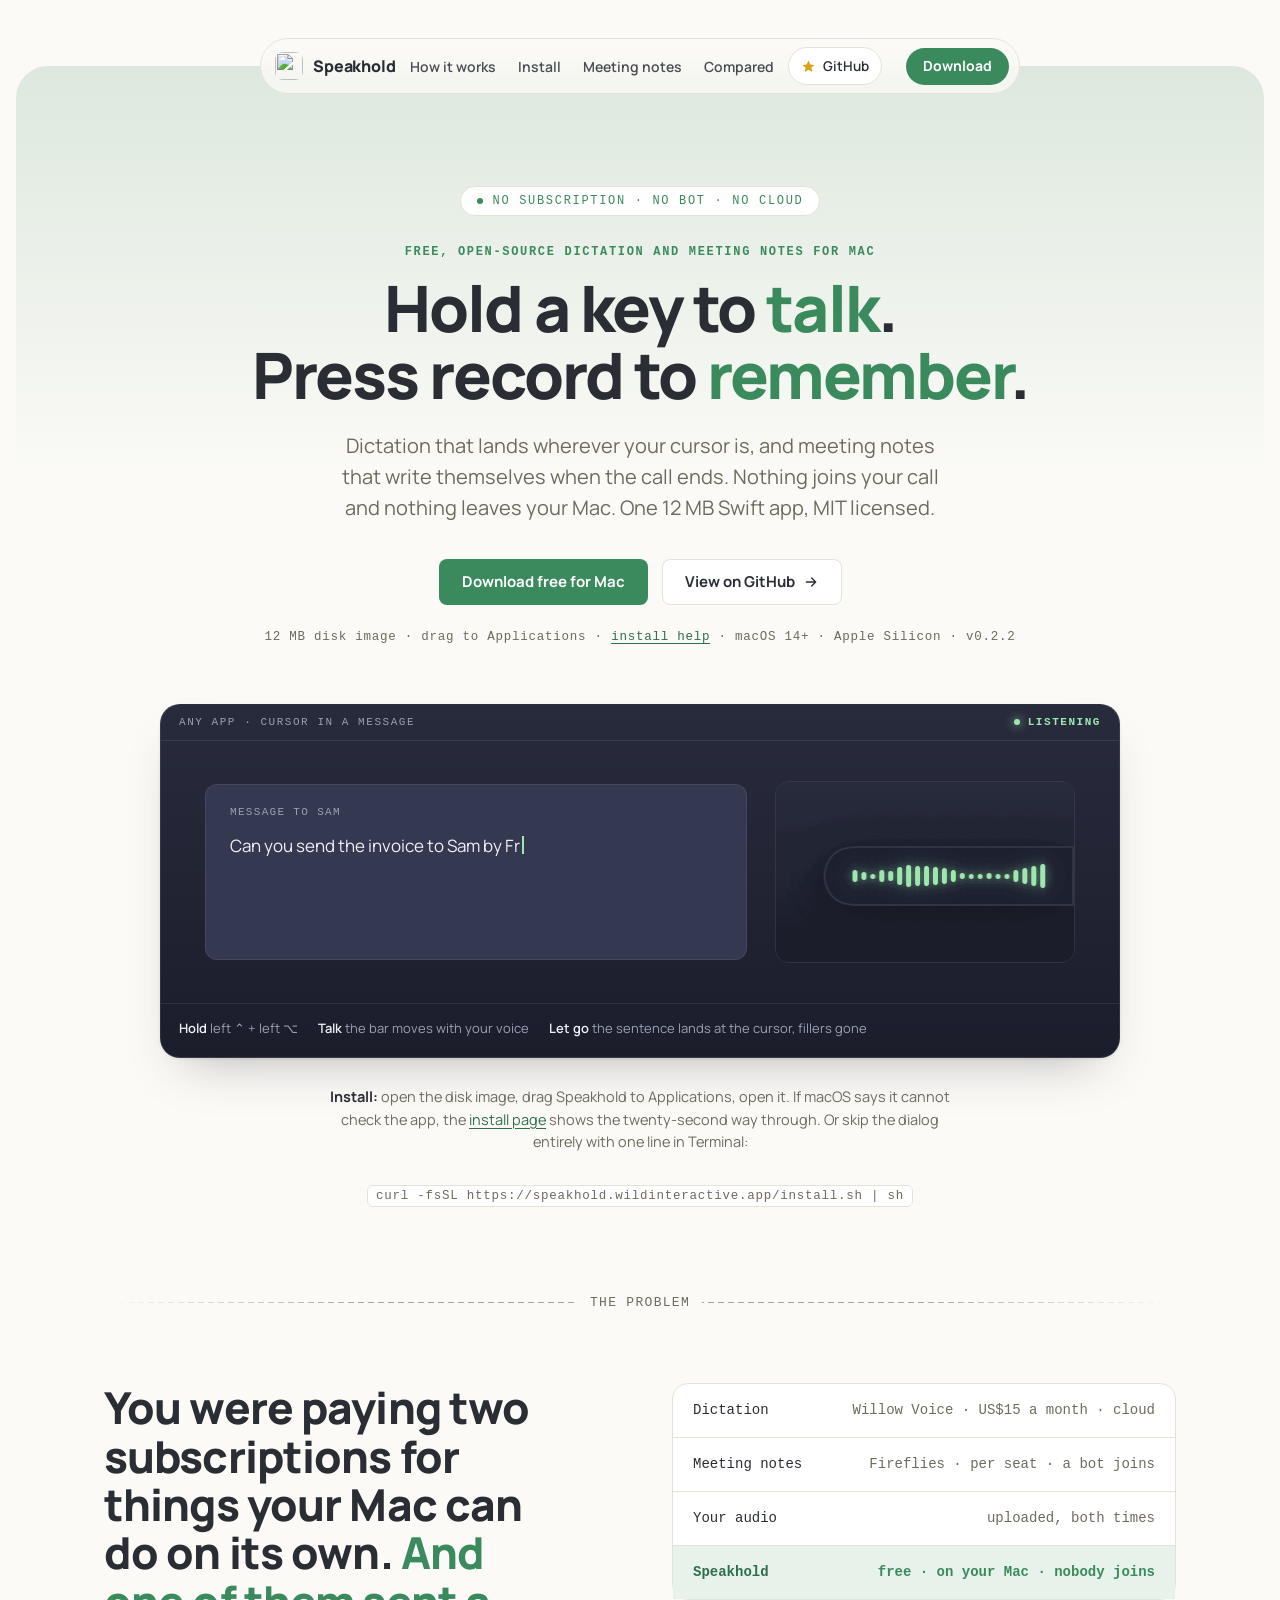
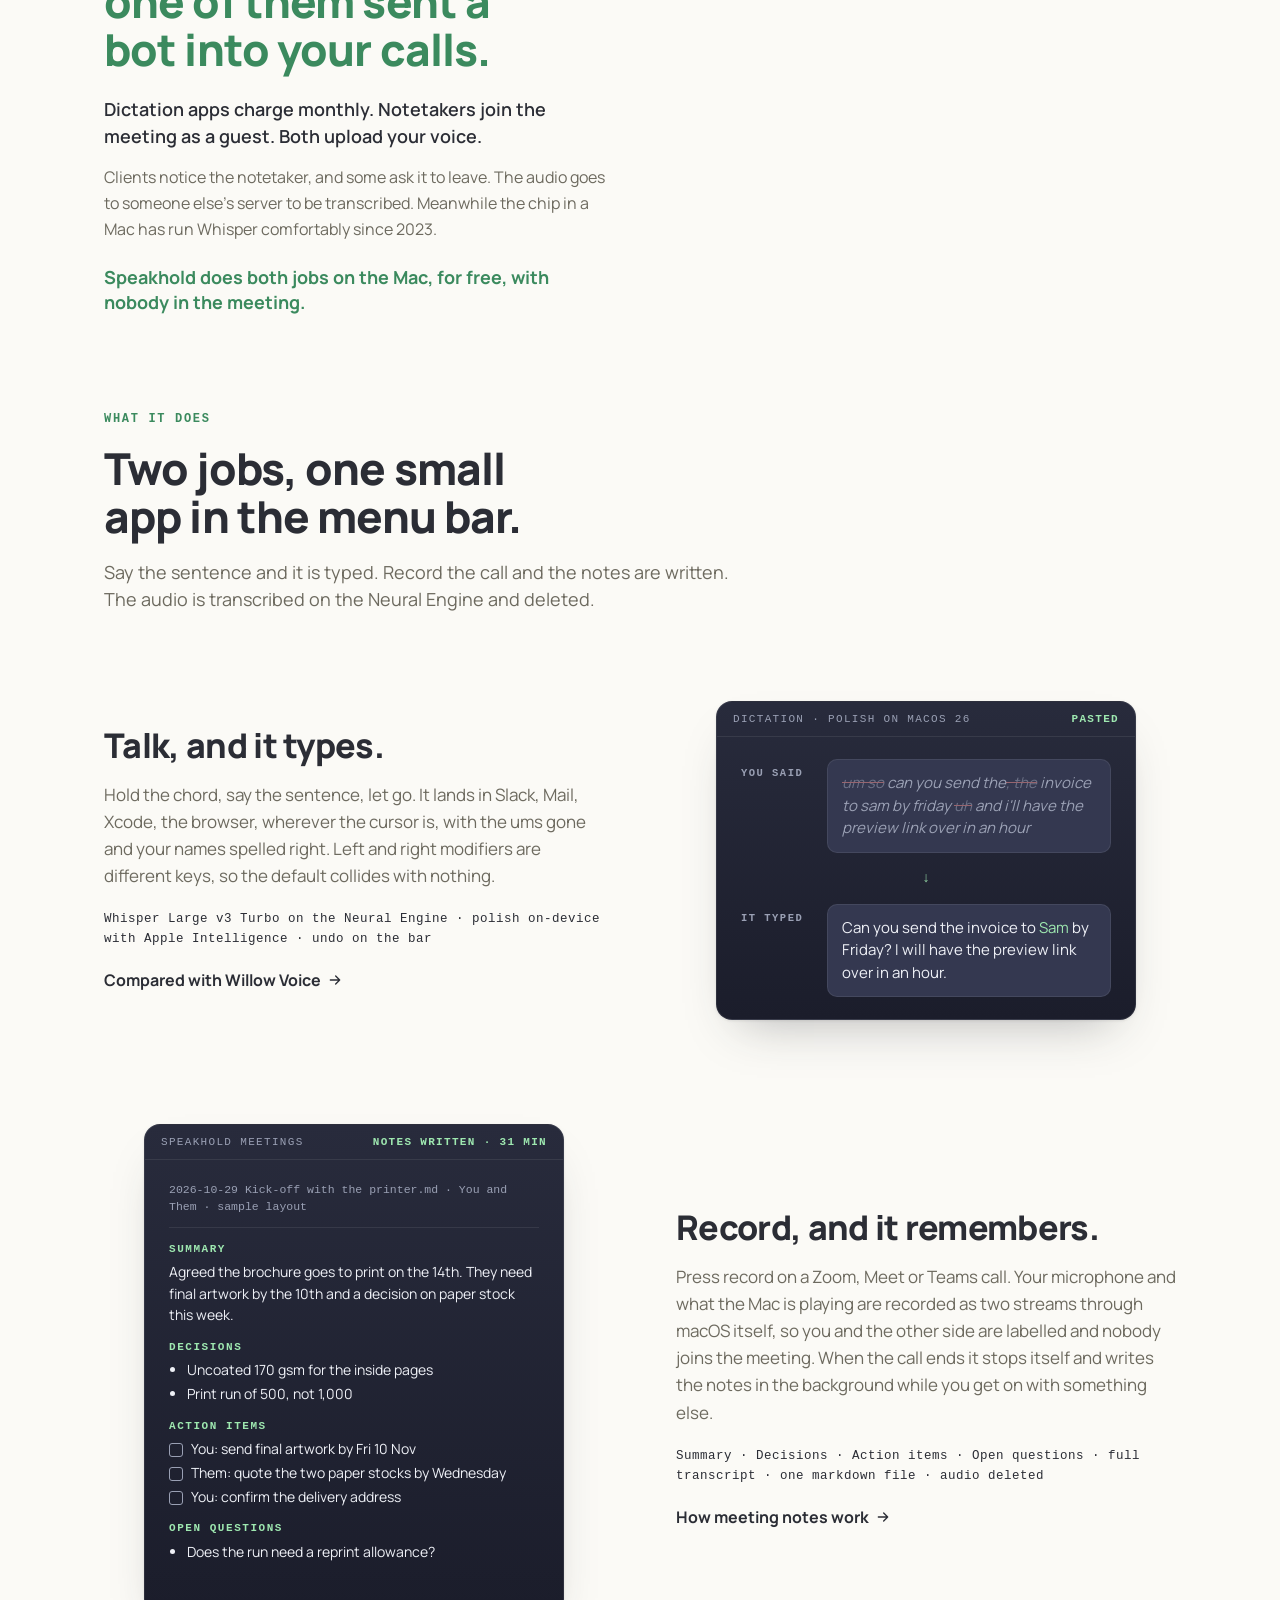
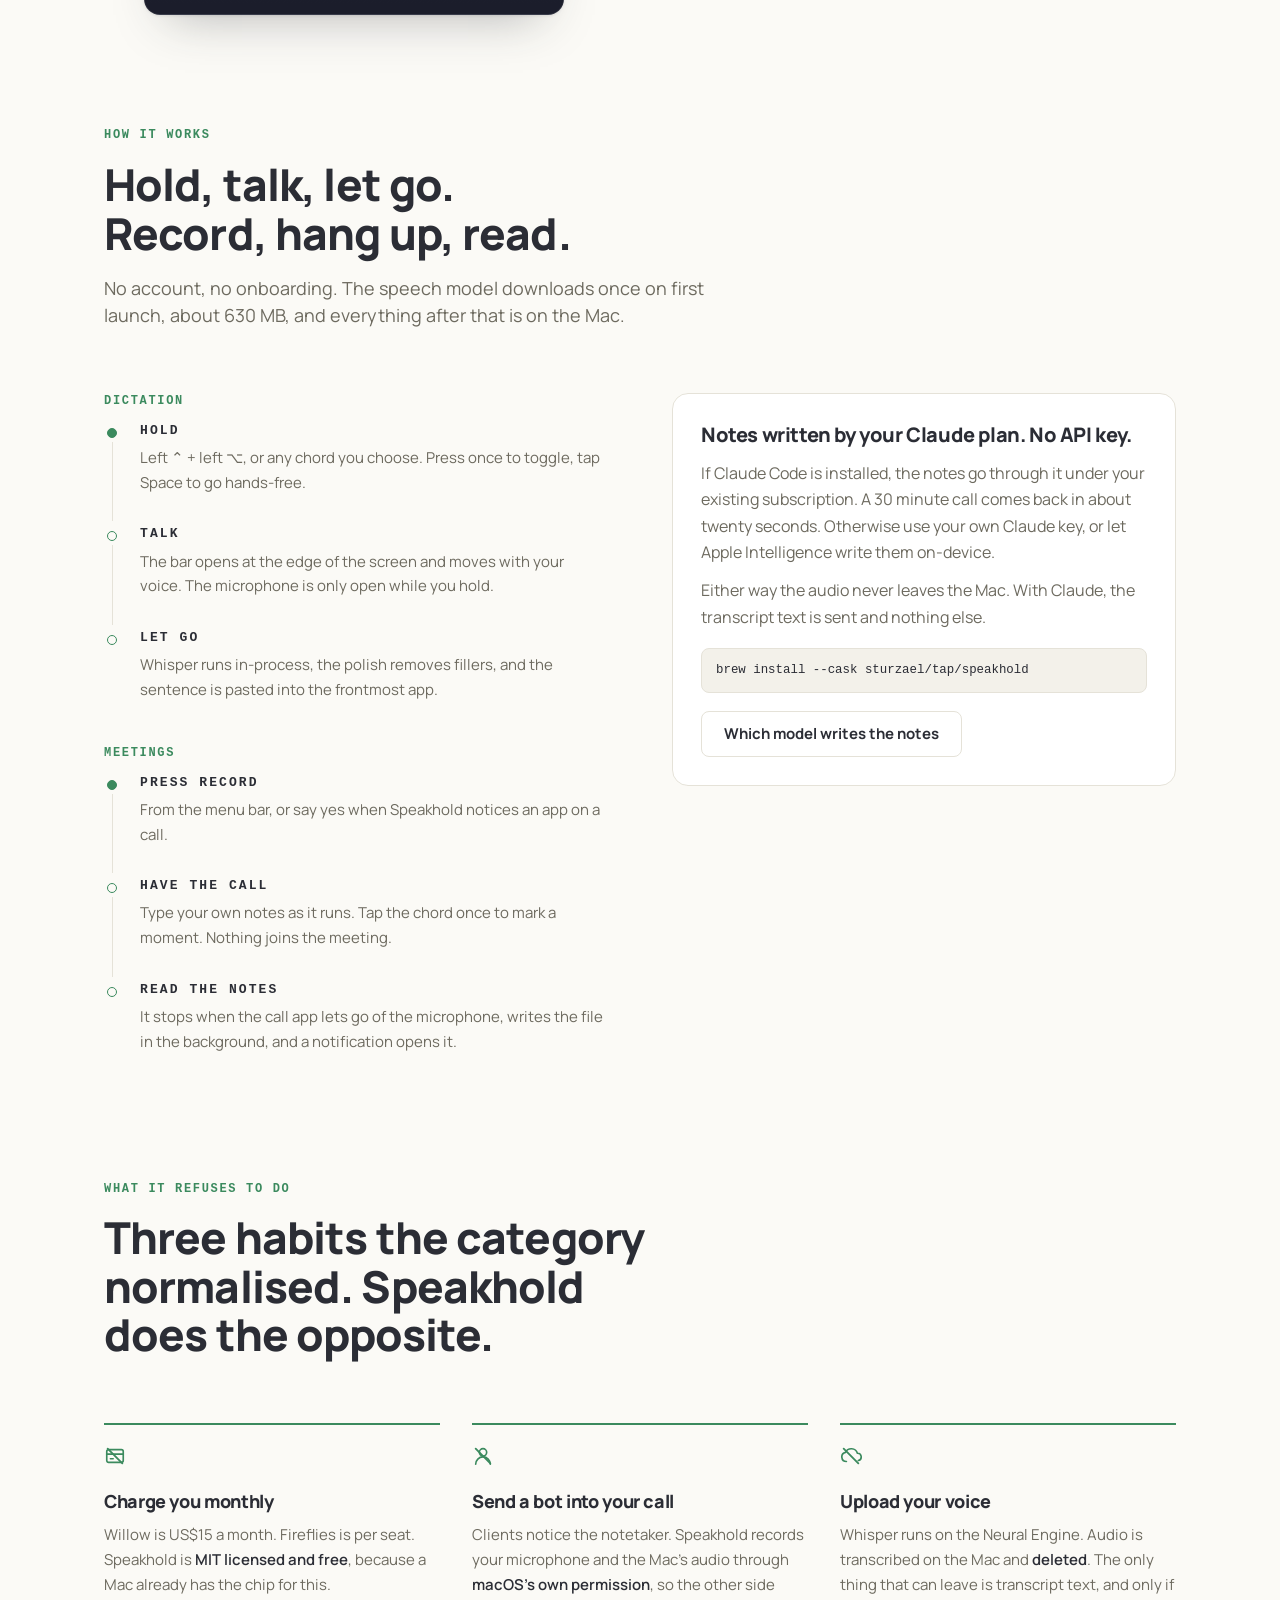
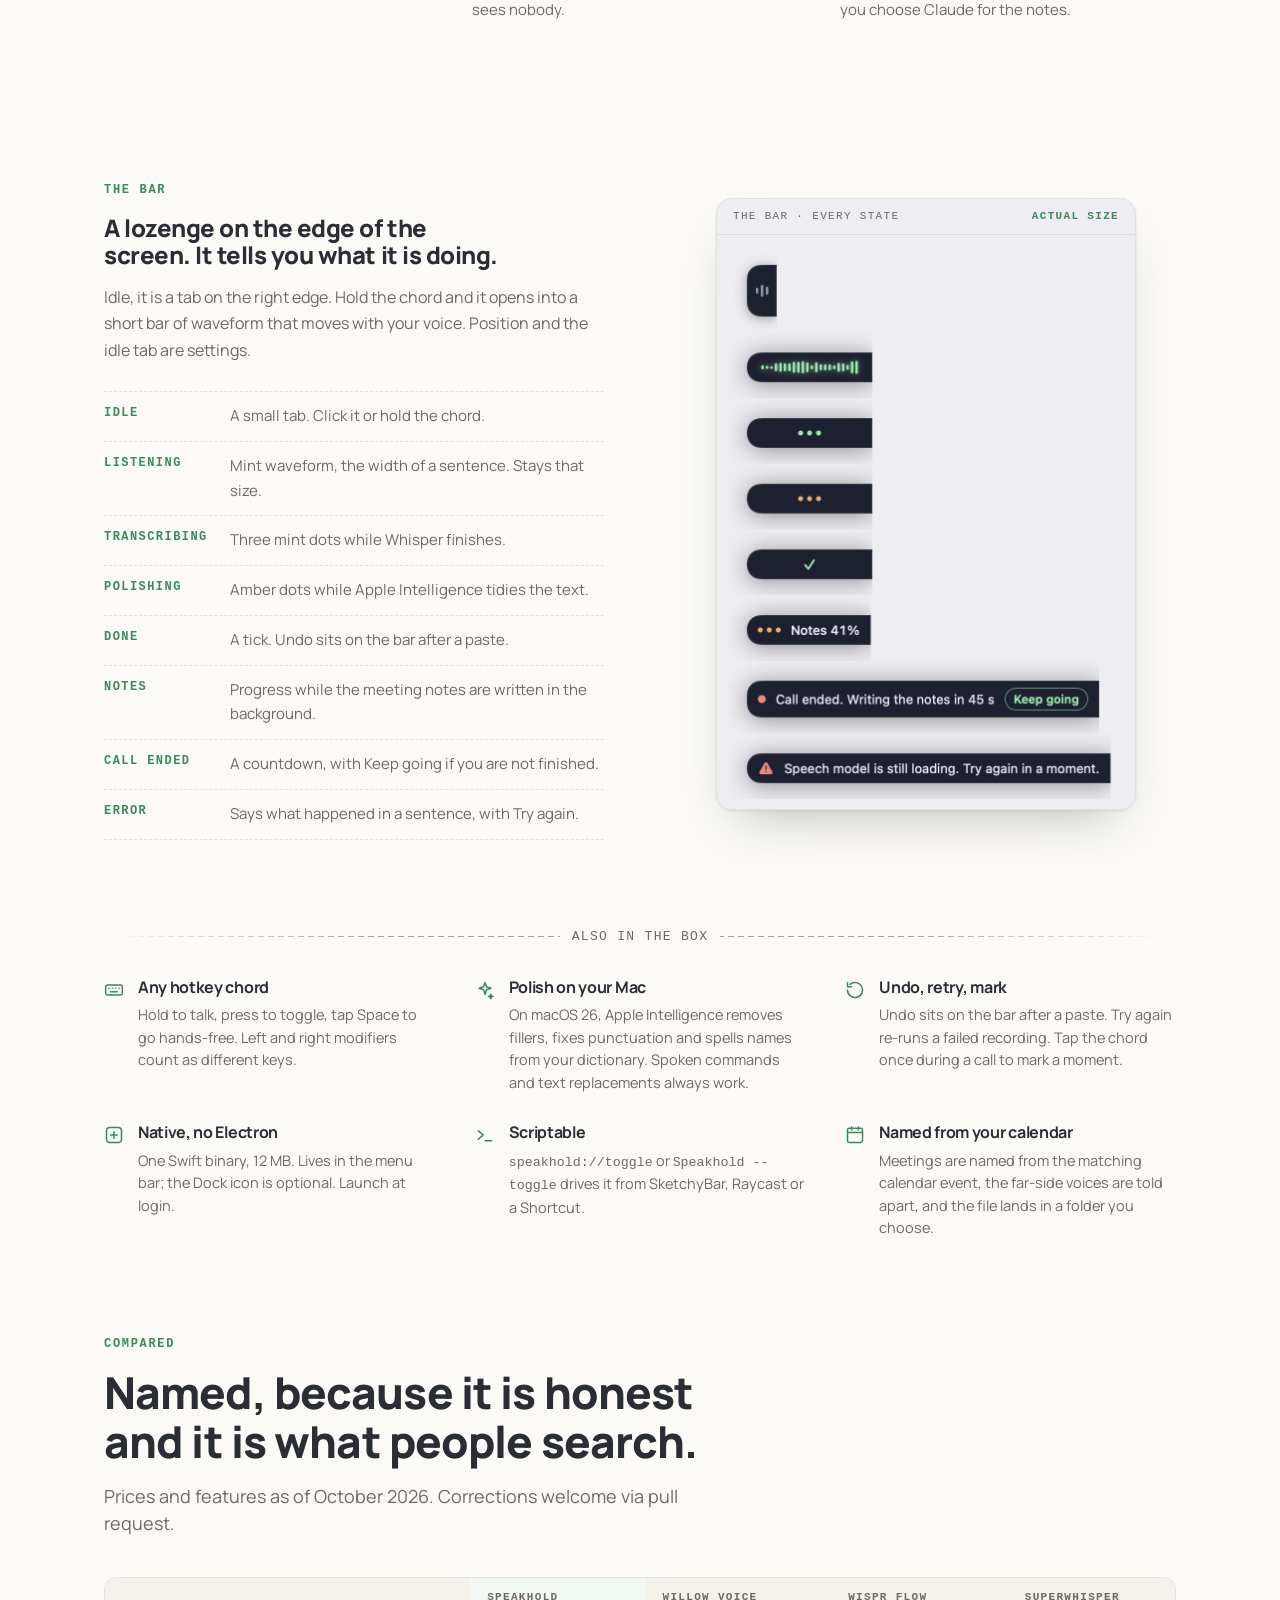
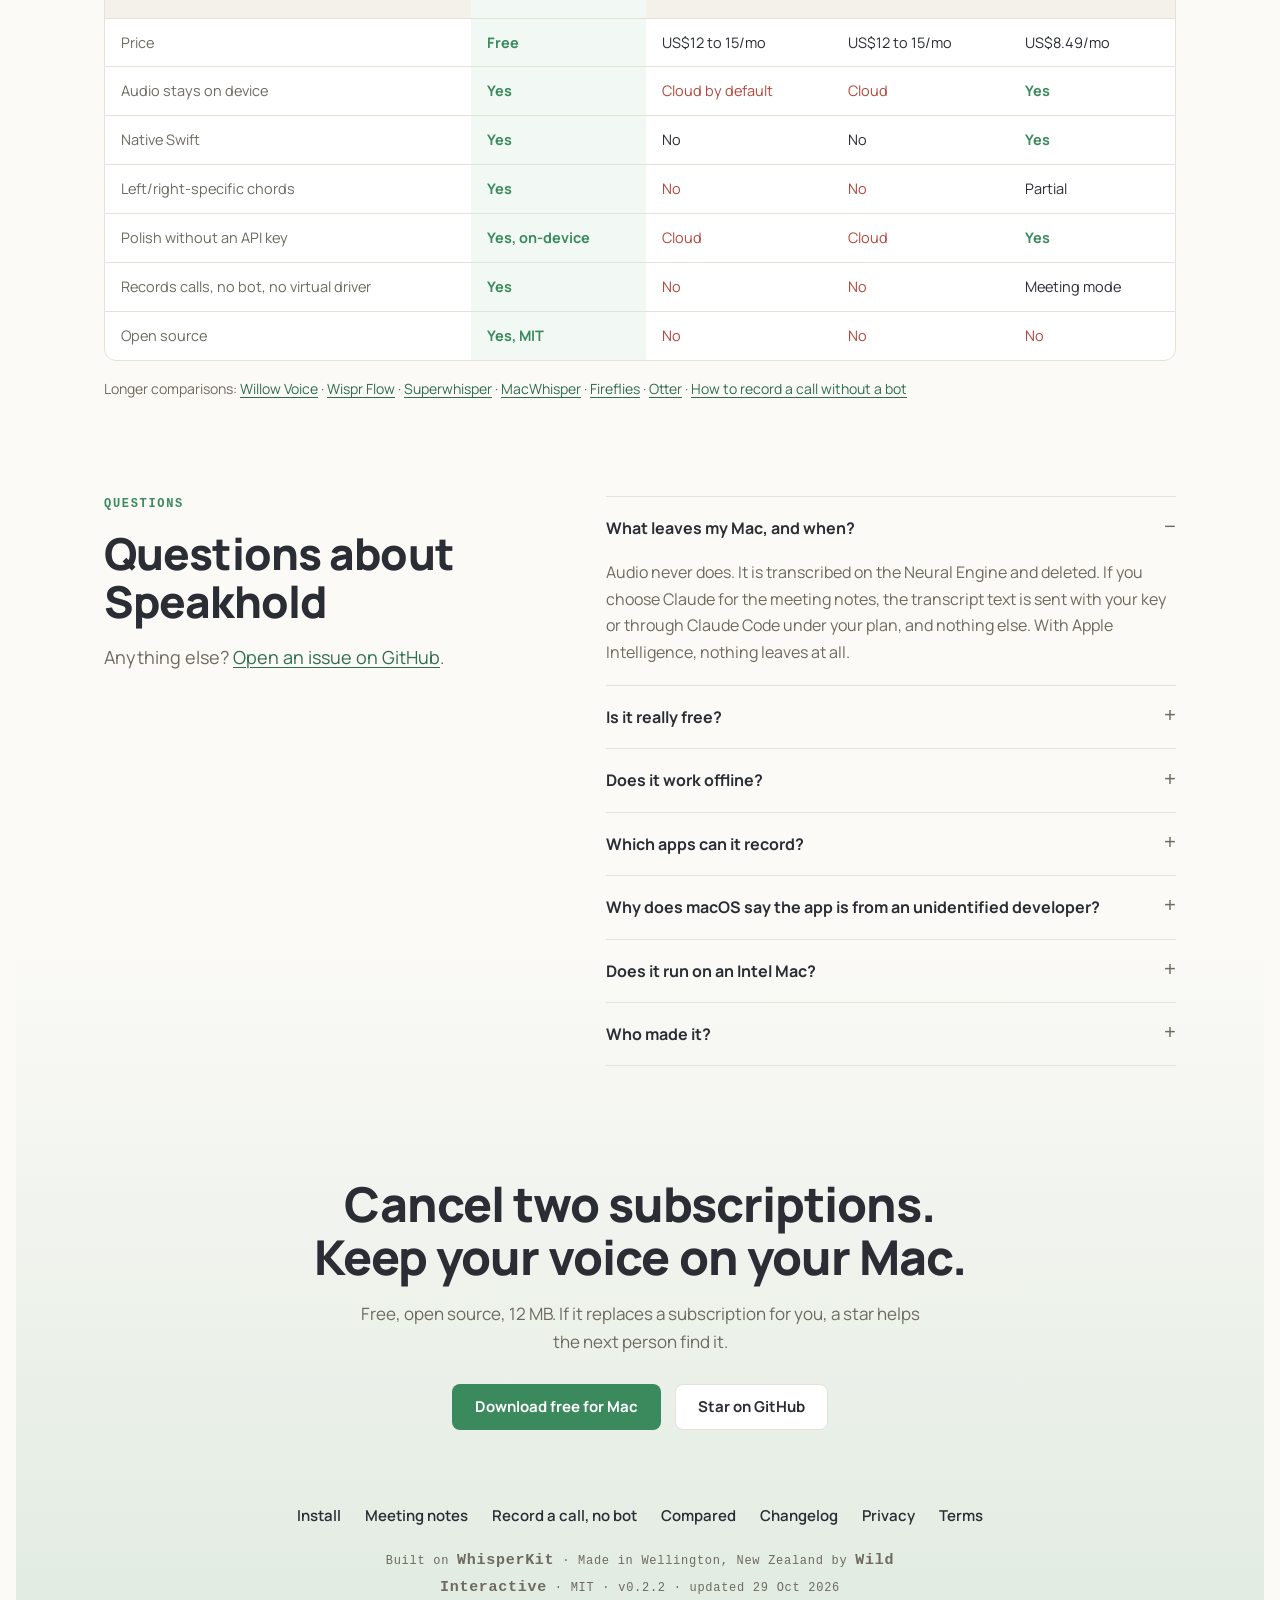
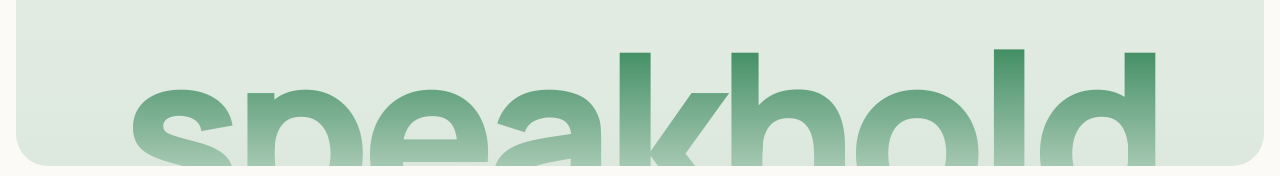
==== docs/index.html @ f4821d5f "Install page, one-line installer (docs/install.sh), drag-to-Applications DMG (scripts/make-dmg.sh); " ====
<!doctype html>
<html lang="en">
<head>
<meta charset="utf-8">
<meta name="viewport" content="width=device-width, initial-scale=1">
<meta name="theme-color" content="#fbfaf6">
<title>Speakhold: free, open-source dictation and meeting notes for Mac</title>
<meta name="description" content="Hold a key to talk, press record to remember. Speakhold is free, open-source dictation and meeting notes for Mac: no subscription, no bot in your calls, no cloud. Replaces Willow, Wispr Flow, Superwhisper and Fireflies. Everything runs on your Mac.">
<link rel="canonical" href="https://speakhold.wildinteractive.app/">
<meta property="og:type" content="website">
<meta property="og:title" content="Speakhold: free, open-source dictation and meeting notes for Mac">
<meta property="og:description" content="Hold a key to talk. Press record to remember. Dictation and meeting notes for Mac: no subscription, no bot, no cloud.">
<meta property="og:image" content="https://speakhold.wildinteractive.app/social-preview.png">
<meta property="og:url" content="https://speakhold.wildinteractive.app/">
<meta name="twitter:card" content="summary_large_image">
<link rel="icon" href="icon.png"><link rel="icon" type="image/png" sizes="32x32" href="favicon-32.png"><link rel="apple-touch-icon" href="apple-touch-icon.png">
<link rel="preconnect" href="https://fonts.googleapis.com"><link rel="preconnect" href="https://fonts.gstatic.com" crossorigin><link rel="stylesheet" href="https://fonts.googleapis.com/css2?family=Manrope:wght@400;500;600;700;800&display=swap">
<link rel="stylesheet" href="site.css?v=20261029a">
<script type="application/ld+json">{"@context": "https://schema.org", "@type": "FAQPage", "mainEntity": [{"@type": "Question", "name": "Is it really free?", "acceptedAnswer": {"@type": "Answer", "text": "Yes. MIT licence, no account, no trial, no Pro tier. It is free because the Mac already has the chip for this, and because a star on GitHub is the only thing it asks for."}}, {"@type": "Question", "name": "Does it work offline?", "acceptedAnswer": {"@type": "Answer", "text": "Dictation does, completely, once the speech model has downloaded on first launch. Meeting notes written by Apple Intelligence also work offline. Only the Claude option needs a connection."}}, {"@type": "Question", "name": "Which apps can it record?", "acceptedAnswer": {"@type": "Answer", "text": "Any app that plays audio: Zoom, Google Meet, Teams, FaceTime, Slack huddles, a browser tab. It records your microphone and what the Mac is playing through macOS's System Audio Recording permission, so there is no virtual audio driver and no bot."}}, {"@type": "Question", "name": "Why does macOS say the app is from an unidentified developer?", "acceptedAnswer": {"@type": "Answer", "text": "It is not notarised yet. Right-click the app and choose Open the first time, or install with Homebrew. The code is on GitHub if you would rather build it yourself."}}, {"@type": "Question", "name": "Does it run on an Intel Mac?", "acceptedAnswer": {"@type": "Answer", "text": "No. It needs Apple Silicon for the Neural Engine, and macOS 14 or later. Polish and on-device notes need macOS 26."}}, {"@type": "Question", "name": "Who made it?", "acceptedAnswer": {"@type": "Answer", "text": "Elliot at Wild Interactive in Wellington, New Zealand. He was paying for Willow to dictate and Fireflies to take notes, both sent his audio off the Mac, and he wrote one small Swift app that does both. It replaced two subscriptions, so he open-sourced it."}}]}</script>
<script type="application/ld+json">{"@context": "https://schema.org", "@type": "SoftwareApplication", "name": "Speakhold", "operatingSystem": "macOS 14+", "applicationCategory": "UtilitiesApplication", "offers": {"@type": "Offer", "price": "0", "priceCurrency": "USD"}, "url": "https://speakhold.wildinteractive.app/", "downloadUrl": "https://github.com/sturzael/speakhold/releases/latest", "softwareVersion": "0.2.2", "license": "https://opensource.org/licenses/MIT", "description": "Free, open-source dictation and meeting notes for Mac. Hold a key to talk; press record and the notes write themselves. No subscription, no bot, no cloud."}</script>
</head>
<body>

<header class="nav" aria-label="Site">
  <a class="brand" href="./"><img src="icon.png" alt="" width="28" height="28">Speakhold</a>
  <ul>
    <li><a href="#how">How it works</a></li>
    <li><a href="install.html">Install</a></li>
          <li><a href="meeting-notes.html">Meeting notes</a></li>
    <li><a href="#compared">Compared</a></li>
    </ul>
  <a class="stars" href="https://github.com/sturzael/speakhold" title="Star on GitHub"><svg viewBox="0 0 24 24" fill="currentColor" aria-hidden="true"><path d="M12 2.5l2.9 6.1 6.7.8-4.9 4.6 1.3 6.6L12 17.3l-6 3.3 1.3-6.6L2.4 9.4l6.7-.8z"/></svg><span>GitHub</span><b data-stars hidden></b></a><a class="btn primary" href="https://github.com/sturzael/speakhold/releases/latest/download/Speakhold.dmg">Download</a>
</header>

<div class="bg-top">
  <section class="hero">
    <div class="container inner">
      <span class="pill"><i aria-hidden="true"></i>No subscription · No bot · No cloud</span>
      <p class="kicker">Free, open-source dictation and meeting notes for Mac</p>
      <h1>Hold a key to <b>talk</b>.<br>Press record to <b>remember</b>.</h1>
      <p class="lede">Dictation that lands wherever your cursor is, and meeting notes that write themselves when the call ends. Nothing joins your call and nothing leaves your Mac. One 12 MB Swift app, MIT licensed.</p>
      <div class="cta">
        <a class="btn primary" href="https://github.com/sturzael/speakhold/releases/latest/download/Speakhold.dmg">Download free for Mac</a>
        <a class="btn outline" href="https://github.com/sturzael/speakhold">View on GitHub <svg viewBox="0 0 24 24" fill="none" stroke="currentColor" stroke-width="2" stroke-linecap="round" stroke-linejoin="round" aria-hidden="true"><path d="M5 12h14M13 6l6 6-6 6"/></svg></a>
      </div>
      <p class="mono">12 MB disk image · drag to Applications · <a href="install.html">install help</a> · macOS 14+ · Apple Silicon · v0.2.2</p>
    </div>

    <div class="container">
      <figure class="scene" style="margin-left:auto;margin-right:auto">
        <div class="bar"><span>Any app · cursor in a message</span><b><i aria-hidden="true"></i>Listening</b></div>
        <div class="stage">
          <div class="doc" aria-live="polite">
            <div class="to">Message to Sam</div>
            <span class="typed" id="typed">Can you send the invoice to Sam by Friday? I will have the preview link over to you in an hour.</span><span class="caret" aria-hidden="true"></span>
          </div>
          <div class="gif"><img src="demo.gif" width="300" height="180" alt="The Speakhold bar: hold the chord and a mint waveform moves with your voice; let go and the sentence is pasted"></div>
        </div>
        <figcaption class="legend">
          <span><b>Hold</b> left ⌃ + left ⌥</span>
          <span><b>Talk</b> the bar moves with your voice</span>
          <span><b>Let go</b> the sentence lands at the cursor, fillers gone</span>
        </figcaption>
      </figure>
      <div class="install">
        <p class="how"><b>Install:</b> open the disk image, drag Speakhold to Applications, open it. If macOS says it cannot check the app, the <a href="install.html">install page</a> shows the twenty-second way through. Or skip the dialog entirely with one line in Terminal:</p>
        <span class="mono"><code>curl -fsSL https://speakhold.wildinteractive.app/install.sh | sh</code></span>
      </div>
    </div>
    <div class="hero-end"></div>
  </section>

  <section class="section problem" style="padding-top:0">
    <div class="container">
      <div class="rule"><div class="dashed"></div><span>THE PROBLEM</span></div>
      <div class="grid">
        <div>
          <h2>You were paying two subscriptions for things your Mac can do on its own. <span>And one of them sent a bot into your calls.</span></h2>
          <p class="lead">Dictation apps charge monthly. Notetakers join the meeting as a guest. Both upload your voice.</p>
          <p class="body">Clients notice the notetaker, and some ask it to leave. The audio goes to someone else's server to be transcribed. Meanwhile the chip in a Mac has run Whisper comfortably since 2023.</p>
          <p class="so">Speakhold does both jobs on the Mac, for free, with nobody in the meeting.</p>
        </div>
        <div class="card rows">
          <div><span>Dictation</span><span>Willow Voice · US$15 a month · cloud</span></div>
          <div><span>Meeting notes</span><span>Fireflies · per seat · a bot joins</span></div>
          <div><span>Your audio</span><span>uploaded, both times</span></div>
          <div class="hit"><span>Speakhold</span><span>free · on your Mac · nobody joins</span></div>
        </div>
      </div>
    </div>
  </section>
</div>

<section class="section" id="how">
  <div class="container">
    <div class="heading">
      <p class="kicker">What it does</p>
      <h2>Two jobs, one small app in the menu bar.</h2>
      <p class="sub">Say the sentence and it is typed. Record the call and the notes are written. The audio is transcribed on the Neural Engine and deleted.</p>
    </div>

    <div class="feature">
      <div class="copy">
        <h3>Talk, and it types.</h3>
        <p>Hold the chord, say the sentence, let go. It lands in Slack, Mail, Xcode, the browser, wherever the cursor is, with the ums gone and your names spelled right. Left and right modifiers are different keys, so the default collides with nothing.</p>
        <p class="spec">Whisper Large v3 Turbo on the Neural Engine · polish on-device with Apple Intelligence · undo on the bar</p>
        <a class="more" href="vs/willow-voice.html">Compared with Willow Voice <svg viewBox="0 0 24 24" width="16" height="16" fill="none" stroke="currentColor" stroke-width="2" stroke-linecap="round" stroke-linejoin="round" aria-hidden="true"><path d="M5 12h14M13 6l6 6-6 6"/></svg></a>
      </div>
      <figure class="shot">
        <div class="head"><span>Dictation · polish on macOS 26</span><b>Pasted</b></div>
        <div class="body said">
          <div class="row"><span class="lab">You said</span><div class="box raw"><s>um so</s> can you send the<s>, the</s> invoice to sam by friday <s>uh</s> and i'll have the preview link over in an hour</div></div>
          <div class="arrow" aria-hidden="true">&darr;</div>
          <div class="row"><span class="lab">It typed</span><div class="box out">Can you send the invoice to <em>Sam</em> by Friday? I will have the preview link over in an hour.</div></div>
        </div>
      </figure>
    </div>

    <div class="feature flip">
      <div class="copy">
        <h3>Record, and it remembers.</h3>
        <p>Press record on a Zoom, Meet or Teams call. Your microphone and what the Mac is playing are recorded as two streams through macOS itself, so you and the other side are labelled and nobody joins the meeting. When the call ends it stops itself and writes the notes in the background while you get on with something else.</p>
        <p class="spec">Summary · Decisions · Action items · Open questions · full transcript · one markdown file · audio deleted</p>
        <a class="more" href="meeting-notes.html">How meeting notes work <svg viewBox="0 0 24 24" width="16" height="16" fill="none" stroke="currentColor" stroke-width="2" stroke-linecap="round" stroke-linejoin="round" aria-hidden="true"><path d="M5 12h14M13 6l6 6-6 6"/></svg></a>
      </div>
      <figure class="shot">
        <div class="head"><span>Speakhold Meetings</span><b>Notes written · 31 min</b></div>
        <div class="body notes">
          <div class="fn">2026-10-29 Kick-off with the printer.md · You and Them · sample layout</div>
          <h4>Summary</h4>
          <p>Agreed the brochure goes to print on the 14th. They need final artwork by the 10th and a decision on paper stock this week.</p>
          <h4>Decisions</h4>
          <ul><li>Uncoated 170 gsm for the inside pages</li><li>Print run of 500, not 1,000</li></ul>
          <h4>Action items</h4>
          <ul><li class="todo">You: send final artwork by Fri 10 Nov</li><li class="todo">Them: quote the two paper stocks by Wednesday</li><li class="todo">You: confirm the delivery address</li></ul>
          <h4>Open questions</h4>
          <ul><li>Does the run need a reprint allowance?</li></ul>
          <div class="fade" aria-hidden="true"></div>
        </div>
      </figure>
    </div>
  </div>
</section>

<section class="section">
  <div class="container">
    <div class="heading">
      <p class="kicker">How it works</p>
      <h2>Hold, talk, let go. Record, hang up, read.</h2>
      <p class="sub">No account, no onboarding. The speech model downloads once on first launch, about 630 MB, and everything after that is on the Mac.</p>
    </div>
    <div class="steps">
      <div>
        <p class="kicker lane">Dictation</p>
        <ol>
          <li><div class="dot"><i></i><b></b></div><div class="t"><h4>Hold</h4><p>Left ⌃ + left ⌥, or any chord you choose. Press once to toggle, tap Space to go hands-free.</p></div></li>
          <li><div class="dot"><i></i><b></b></div><div class="t"><h4>Talk</h4><p>The bar opens at the edge of the screen and moves with your voice. The microphone is only open while you hold.</p></div></li>
          <li><div class="dot"><i></i><b></b></div><div class="t"><h4>Let go</h4><p>Whisper runs in-process, the polish removes fillers, and the sentence is pasted into the frontmost app.</p></div></li>
        </ol>
        <p class="kicker lane second">Meetings</p>
        <ol>
          <li><div class="dot"><i></i><b></b></div><div class="t"><h4>Press record</h4><p>From the menu bar, or say yes when Speakhold notices an app on a call.</p></div></li>
          <li><div class="dot"><i></i><b></b></div><div class="t"><h4>Have the call</h4><p>Type your own notes as it runs. Tap the chord once to mark a moment. Nothing joins the meeting.</p></div></li>
          <li><div class="dot"><i></i><b></b></div><div class="t"><h4>Read the notes</h4><p>It stops when the call app lets go of the microphone, writes the file in the background, and a notification opens it.</p></div></li>
        </ol>
      </div>
      <div class="card sidecard">
        <h3>Notes written by your Claude plan. No API key.</h3>
        <p>If Claude Code is installed, the notes go through it under your existing subscription. A 30 minute call comes back in about twenty seconds. Otherwise use your own Claude key, or let Apple Intelligence write them on-device.</p>
        <p>Either way the audio never leaves the Mac. With Claude, the transcript text is sent and nothing else.</p>
        <pre><code>brew install --cask sturzael/tap/speakhold</code></pre>
        <a class="btn outline" href="meeting-notes.html">Which model writes the notes</a>
      </div>
    </div>
  </div>
</section>

<section class="section">
  <div class="container">
    <div class="heading">
      <p class="kicker">What it refuses to do</p>
      <h2>Three habits the category normalised. Speakhold does the opposite.</h2>
    </div>
    <div class="refuse">
      <div>
        <svg viewBox="0 0 24 24" fill="none" stroke="currentColor" stroke-width="1.8" stroke-linecap="round" stroke-linejoin="round" aria-hidden="true"><rect x="3" y="5" width="18" height="14" rx="2"/><path d="M3 10h18M7 15h3"/><path d="M4 4l16 16" stroke-width="2"/></svg>
        <h3>Charge you monthly</h3>
        <p>Willow is US$15 a month. Fireflies is per seat. Speakhold is <b>MIT licensed and free</b>, because a Mac already has the chip for this.</p>
      </div>
      <div>
        <svg viewBox="0 0 24 24" fill="none" stroke="currentColor" stroke-width="1.8" stroke-linecap="round" stroke-linejoin="round" aria-hidden="true"><circle cx="12" cy="8" r="4"/><path d="M4 21a8 8 0 0 1 16 0"/><path d="M4 4l16 16" stroke-width="2"/></svg>
        <h3>Send a bot into your call</h3>
        <p>Clients notice the notetaker. Speakhold records your microphone and the Mac's audio through <b>macOS's own permission</b>, so the other side sees nobody.</p>
      </div>
      <div>
        <svg viewBox="0 0 24 24" fill="none" stroke="currentColor" stroke-width="1.8" stroke-linecap="round" stroke-linejoin="round" aria-hidden="true"><path d="M7 18a5 5 0 0 1-1-9.9A7 7 0 0 1 19 9a4 4 0 0 1 1 7.9"/><path d="M4 4l16 16" stroke-width="2"/></svg>
        <h3>Upload your voice</h3>
        <p>Whisper runs on the Neural Engine. Audio is transcribed on the Mac and <b>deleted</b>. The only thing that can leave is transcript text, and only if you choose Claude for the notes.</p>
      </div>
    </div>
  </div>
</section>

<section class="section">
  <div class="container">
    <div class="bar-sec">
      <div>
        <p class="kicker">The bar</p>
        <h2>A lozenge on the edge of the screen. It tells you what it is doing.</h2>
        <p class="heading sub" style="margin-top:16px;color:var(--muted-fg)">Idle, it is a tab on the right edge. Hold the chord and it opens into a short bar of waveform that moves with your voice. Position and the idle tab are settings.</p>
        <ul class="state-list">
          <li><b>Idle</b><span>A small tab. Click it or hold the chord.</span></li>
          <li><b>Listening</b><span>Mint waveform, the width of a sentence. Stays that size.</span></li>
          <li><b>Transcribing</b><span>Three mint dots while Whisper finishes.</span></li>
          <li><b>Polishing</b><span>Amber dots while Apple Intelligence tidies the text.</span></li>
          <li><b>Done</b><span>A tick. Undo sits on the bar after a paste.</span></li>
          <li><b>Notes</b><span>Progress while the meeting notes are written in the background.</span></li>
          <li><b>Call ended</b><span>A countdown, with Keep going if you are not finished.</span></li>
          <li><b>Error</b><span>Says what happened in a sentence, with Try again.</span></li>
        </ul>
      </div>
      <figure class="shot light states-shot">
        <div class="head"><span>The bar · every state</span><b>Actual size</b></div>
        <div class="body"><img src="states.png" alt="The Speakhold bar in each state: idle tab, listening waveform, transcribing dots, polishing dots, a tick, notes progress, call ended with Keep going, and an error message"></div>
      </figure>
    </div>
  </div>
</section>

<section class="section">
  <div class="container">
    <div class="rule"><div class="dashed"></div><span>ALSO IN THE BOX</span></div>
    <div class="box-grid">
      <div><svg viewBox="0 0 24 24" fill="none" stroke="currentColor" stroke-width="1.8" stroke-linecap="round" stroke-linejoin="round" aria-hidden="true"><rect x="2" y="6" width="20" height="12" rx="2"/><path d="M6 10h.01M10 10h.01M14 10h.01M18 10h.01M8 14h8"/></svg><div><h3>Any hotkey chord</h3><p>Hold to talk, press to toggle, tap Space to go hands-free. Left and right modifiers count as different keys.</p></div></div>
      <div><svg viewBox="0 0 24 24" fill="none" stroke="currentColor" stroke-width="1.8" stroke-linecap="round" stroke-linejoin="round" aria-hidden="true"><path d="M12 3l1.8 5.2L19 10l-5.2 1.8L12 17l-1.8-5.2L5 10l5.2-1.8z"/><path d="M19 17l.7 2 2 .7-2 .7-.7 2-.7-2-2-.7 2-.7z"/></svg><div><h3>Polish on your Mac</h3><p>On macOS 26, Apple Intelligence removes fillers, fixes punctuation and spells names from your dictionary. Spoken commands and text replacements always work.</p></div></div>
      <div><svg viewBox="0 0 24 24" fill="none" stroke="currentColor" stroke-width="1.8" stroke-linecap="round" stroke-linejoin="round" aria-hidden="true"><path d="M3 12a9 9 0 1 0 3-6.7"/><path d="M3 3v5h5"/></svg><div><h3>Undo, retry, mark</h3><p>Undo sits on the bar after a paste. Try again re-runs a failed recording. Tap the chord once during a call to mark a moment.</p></div></div>
      <div><svg viewBox="0 0 24 24" fill="none" stroke="currentColor" stroke-width="1.8" stroke-linecap="round" stroke-linejoin="round" aria-hidden="true"><rect x="3" y="3" width="18" height="18" rx="4"/><path d="M8 12h8M12 8v8"/></svg><div><h3>Native, no Electron</h3><p>One Swift binary, 12 MB. Lives in the menu bar; the Dock icon is optional. Launch at login.</p></div></div>
      <div><svg viewBox="0 0 24 24" fill="none" stroke="currentColor" stroke-width="1.8" stroke-linecap="round" stroke-linejoin="round" aria-hidden="true"><path d="M4 17l6-5-6-5"/><path d="M12 19h8"/></svg><div><h3>Scriptable</h3><p><code>speakhold://toggle</code> or <code>Speakhold --toggle</code> drives it from SketchyBar, Raycast or a Shortcut.</p></div></div>
      <div><svg viewBox="0 0 24 24" fill="none" stroke="currentColor" stroke-width="1.8" stroke-linecap="round" stroke-linejoin="round" aria-hidden="true"><rect x="3" y="4" width="18" height="17" rx="2"/><path d="M3 9h18M8 2v4M16 2v4"/></svg><div><h3>Named from your calendar</h3><p>Meetings are named from the matching calendar event, the far-side voices are told apart, and the file lands in a folder you choose.</p></div></div>
    </div>
  </div>
</section>

<section class="section" id="compared">
  <div class="container">
    <div class="heading">
      <p class="kicker">Compared</p>
      <h2>Named, because it is honest and it is what people search.</h2>
      <p class="sub">Prices and features as of October 2026. Corrections welcome via pull request.</p>
    </div>
    <div class="table-wrap">
      <table>
        <tr><th></th><th>Speakhold</th><th>Willow Voice</th><th>Wispr Flow</th><th>Superwhisper</th></tr>
        <tr><td>Price</td><td class="yes">Free</td><td>US$12 to 15/mo</td><td>US$12 to 15/mo</td><td>US$8.49/mo</td></tr>
        <tr><td>Audio stays on device</td><td class="yes">Yes</td><td class="no">Cloud by default</td><td class="no">Cloud</td><td class="yes">Yes</td></tr>
        <tr><td>Native Swift</td><td class="yes">Yes</td><td>No</td><td>No</td><td class="yes">Yes</td></tr>
        <tr><td>Left/right-specific chords</td><td class="yes">Yes</td><td class="no">No</td><td class="no">No</td><td>Partial</td></tr>
        <tr><td>Polish without an API key</td><td class="yes">Yes, on-device</td><td class="no">Cloud</td><td class="no">Cloud</td><td class="yes">Yes</td></tr>
        <tr><td>Records calls, no bot, no virtual driver</td><td class="yes">Yes</td><td class="no">No</td><td class="no">No</td><td>Meeting mode</td></tr>
        <tr><td>Open source</td><td class="yes">Yes, MIT</td><td class="no">No</td><td class="no">No</td><td class="no">No</td></tr>
      </table>
    </div>
    <p class="compare-links">Longer comparisons: <a href="vs/willow-voice.html">Willow Voice</a> · <a href="vs/wispr-flow.html">Wispr Flow</a> · <a href="vs/superwhisper.html">Superwhisper</a> · <a href="vs/macwhisper.html">MacWhisper</a> · <a href="vs/fireflies.html">Fireflies</a> · <a href="vs/otter.html">Otter</a> · <a href="record-zoom-call-mac-without-bot.html">How to record a call without a bot</a></p>
  </div>
</section>

<div class="bg-bottom">
  <section class="section">
    <div class="container faq">
      <div class="heading">
        <p class="kicker">Questions</p>
        <h2>Questions about Speakhold</h2>
        <p class="sub">Anything else? <a href="https://github.com/sturzael/speakhold/issues">Open an issue on GitHub</a>.</p>
      </div>
      <div>
        <details open><summary>What leaves my Mac, and when?</summary><p>Audio never does. It is transcribed on the Neural Engine and deleted. If you choose Claude for the meeting notes, the transcript text is sent with your key or through Claude Code under your plan, and nothing else. With Apple Intelligence, nothing leaves at all.</p></details>
        <details><summary>Is it really free?</summary><p>Yes. MIT licence, no account, no trial, no Pro tier. It is free because the Mac already has the chip for this, and because a star on GitHub is the only thing it asks for.</p></details>
        <details><summary>Does it work offline?</summary><p>Dictation does, completely, once the speech model has downloaded on first launch. Meeting notes written by Apple Intelligence also work offline. Only the Claude option needs a connection.</p></details>
        <details><summary>Which apps can it record?</summary><p>Any app that plays audio: Zoom, Google Meet, Teams, FaceTime, Slack huddles, a browser tab. It records your microphone and what the Mac is playing through macOS's System Audio Recording permission, so there is no virtual audio driver and no bot.</p></details>
        <details><summary>Why does macOS say the app is from an unidentified developer?</summary><p>It is not notarised yet. Right-click the app and choose Open the first time, or install with Homebrew. The code is on GitHub if you would rather build it yourself.</p></details>
        <details><summary>Does it run on an Intel Mac?</summary><p>No. It needs Apple Silicon for the Neural Engine, and macOS 14 or later. Polish and on-device notes need macOS 26.</p></details>
        <details><summary>Who made it?</summary><p>Elliot at Wild Interactive in Wellington, New Zealand. He was paying for Willow to dictate and Fireflies to take notes, both sent his audio off the Mac, and he wrote one small Swift app that does both. It replaced two subscriptions, so he open-sourced it.</p></details>
      </div>
    </div>
  </section>

  <footer class="footer">
    <div class="container">
      <h2>Cancel two subscriptions. Keep your voice on your Mac.</h2>
      <p class="sub">Free, open source, 12 MB. If it replaces a subscription for you, a star helps the next person find it.</p>
      <div class="cta">
        <a class="btn primary" href="https://github.com/sturzael/speakhold/releases/latest/download/Speakhold.dmg">Download free for Mac</a>
        <a class="btn outline" href="https://github.com/sturzael/speakhold">Star on GitHub</a>
      </div>
      <nav aria-label="Footer">
        <ul>
          <li><a href="install.html">Install</a></li>
          <li><a href="meeting-notes.html">Meeting notes</a></li>
          <li><a href="record-zoom-call-mac-without-bot.html">Record a call, no bot</a></li>
          <li><a href="#compared">Compared</a></li>
          <li><a href="https://github.com/sturzael/speakhold/blob/main/CHANGELOG.md">Changelog</a></li>
          <li><a href="privacy.html">Privacy</a></li>
          <li><a href="terms.html">Terms</a></li>
        </ul>
        <p class="credit">Built on <a href="https://github.com/argmaxinc/WhisperKit">WhisperKit</a> · Made in Wellington, New Zealand by <a href="https://wildinteractive.co.nz">Wild Interactive</a> · MIT · v0.2.2 · updated 29 Oct 2026</p>
      </nav>
    </div>
    <div class="mark" aria-hidden="true"><span>speakhold</span></div>
  </footer>
</div>

<script>
(function(){
  var el=document.getElementById('typed'); if(!el) return;
  var reduce=window.matchMedia&&window.matchMedia('(prefers-reduced-motion: reduce)').matches; if(reduce) return;
  var lines=["Can you send the invoice to Sam by Friday? I will have the preview link over to you in an hour.","Thanks for the call. Decisions and action items are in the notes, I will send them through now.","Hold the chord, say the sentence, let go. That is the whole app."];
  var i=0;
  function run(){var t=lines[i%lines.length],n=0;el.textContent='';var id=setInterval(function(){n++;el.textContent=t.slice(0,n);if(n>=t.length){clearInterval(id);setTimeout(function(){i++;run()},3600)}},38)}
  setTimeout(run,1200);
})();
</script>
<script src="site.js?v=1" defer></script>
</body>
</html>
---- docs/site.css ----
/* Speakhold site, proposed. The Morris / Wild marketing language: warm off-white ground, ink text, green primary,
   8px radius, extrabold display, mono-caps kickers, dashed section rules, rounded gradient page wrappers.
   Fonts: Manrope stands in for BW Gradual (licensed). One file, no build step. */

:root{
  --bg:#fbfaf6; --fg:#2b2d35; --card:#ffffff; --muted:#f3f1ea; --muted-fg:#6d6a5f;
  --primary:#3b8a5e; --primary-fg:#ffffff; --accent:#e6f2ea; --accent-fg:#2f6e4c;
  --border:#e5e2d8; --radius:8px;
  /* product colours: the app is ink + mint and is never restyled */
  --ink:#1b1d2b; --ink-2:#282b3c; --ink-3:#343850; --ink-fg:#eef0f6; --ink-muted:#9aa0b4; --mint:#9ee8b0; --amber:#f0b35c; --rose:#e98a8a;
  --mono:ui-monospace,SFMono-Regular,Menlo,Monaco,Consolas,monospace;
  --sans:Manrope,-apple-system,BlinkMacSystemFont,"Helvetica Neue",Inter,sans-serif;
  --shadow-lg:0 1px 3px rgba(0,0,0,.08),0 24px 48px -24px rgba(43,45,53,.35);
  --container:1120px;
}
*{box-sizing:border-box}
html{scroll-behavior:smooth}
@media (prefers-reduced-motion:reduce){html{scroll-behavior:auto}}
body{margin:0;background:var(--bg);color:var(--fg);font:16px/1.65 var(--sans);-webkit-font-smoothing:antialiased;overflow-x:hidden}
img{max-width:100%;height:auto;display:block}
a{color:var(--accent-fg);text-decoration-thickness:1px;text-underline-offset:3px}
h1,h2,h3{margin:0;letter-spacing:-.02em;line-height:1.1;font-weight:800;text-wrap:balance}
p{margin:0}
code{font-family:var(--mono);font-size:.92em}
.container{max-width:var(--container);margin:0 auto;padding:0 24px}
@media (max-width:600px){.container{padding:0 16px}}
.sr-only{position:absolute;width:1px;height:1px;overflow:hidden;clip:rect(0 0 0 0)}

/* ---- primitives (Morris) ---- */
.kicker{color:var(--primary);font:600 12px/1.4 var(--mono);letter-spacing:.14em;text-transform:uppercase;margin:0 0 16px}
.pill{display:inline-flex;align-items:center;gap:10px;background:var(--card);border:1px solid var(--border);color:var(--primary);border-radius:999px;padding:8px 16px;font:500 12px/1 var(--mono);letter-spacing:.14em;text-transform:uppercase}
.pill i{display:inline-block;width:6px;height:6px;border-radius:50%;background:var(--primary);animation:pulse 2s infinite}
@keyframes pulse{0%,100%{opacity:1}50%{opacity:.35}}
@media (prefers-reduced-motion:reduce){.pill i{animation:none}}
.btn{display:inline-flex;align-items:center;justify-content:center;gap:8px;padding:13px 22px;border-radius:var(--radius);text-decoration:none;font-weight:700;font-size:15px;line-height:1.2;border:1px solid transparent;white-space:nowrap}
.btn.primary{background:var(--primary);color:var(--primary-fg)}
.btn.primary:hover{background:#337a52}
.btn.outline{border-color:var(--border);background:var(--card);color:var(--fg)}
.btn.outline:hover{background:var(--muted)}
.btn svg{width:16px;height:16px}
.mono{font-family:var(--mono);font-size:12.5px;letter-spacing:.06em;color:var(--muted-fg)}
.dashed{position:relative;height:1px;width:100%;color:var(--muted-fg);background:repeating-linear-gradient(90deg,transparent,transparent 4px,currentColor 4px,currentColor 10px);-webkit-mask-image:linear-gradient(90deg,transparent,#000 25%,#000 75%,transparent);mask-image:linear-gradient(90deg,transparent,#000 25%,#000 75%,transparent);opacity:.6}
.rule{position:relative;display:flex;align-items:center;justify-content:center}
.rule span{position:absolute;background:var(--bg);padding:0 12px;font:500 13px/1 var(--mono);letter-spacing:.1em;color:var(--muted-fg)}
.card{background:var(--card);border:1px solid var(--border);border-radius:16px}
.section{padding:96px 0 0}
@media (max-width:800px){.section{padding:64px 0 0}}
.heading{max-width:760px}
.heading h2{font-size:clamp(28px,3.6vw,44px)}
.heading .sub{color:var(--muted-fg);margin-top:18px;max-width:640px;font-size:18px;line-height:1.5}

/* ---- the rounded gradient wrappers (Morris Background) ---- */
.bg-top{margin:10px 10px 0;border-radius:32px 32px 16px 16px;background:linear-gradient(180deg,rgba(59,138,94,.16) 0%,var(--bg) 22%,rgba(251,250,246,.85) 100%)}
.bg-bottom{margin:0 10px 10px;border-radius:16px 16px 32px 32px;background:linear-gradient(180deg,var(--bg) 0%,var(--bg) 40%,rgba(59,138,94,.16) 100%)}
@media (min-width:1024px){.bg-top{margin:10px 16px 0}.bg-bottom{margin:0 16px 10px}}

/* ---- nav ---- */
.nav{position:sticky;top:14px;z-index:50;width:min(92%,760px);margin:0 auto;background:rgba(251,250,246,.75);backdrop-filter:blur(12px);-webkit-backdrop-filter:blur(12px);border:1px solid var(--border);border-radius:999px;display:flex;align-items:center;justify-content:space-between;padding:8px 10px 8px 14px;transform:translateY(24px)}
.nav .brand{display:flex;align-items:center;gap:10px;color:var(--fg);text-decoration:none;font-weight:800;letter-spacing:-.01em;font-size:16px}
.nav .brand img{width:28px;height:28px;border-radius:8px}
.nav ul{list-style:none;margin:0;padding:0;display:flex;gap:22px}
.nav ul a{color:var(--fg);text-decoration:none;font-size:14px;font-weight:600;opacity:.85}
.nav ul a:hover{opacity:1}
.nav .btn{padding:9px 16px;font-size:14px;border-radius:999px}
@media (max-width:760px){.nav ul{display:none}}

/* ---- hero ---- */
.hero{padding:120px 0 0;text-align:center}
.hero .inner{display:flex;flex-direction:column;align-items:center}
.hero .kicker{margin:28px 0 14px}
.hero h1{font-size:clamp(38px,5vw,64px);line-height:1.04;letter-spacing:-.03em;max-width:1000px}
.hero h1 b{color:var(--primary);font-weight:800}
.hero .lede{margin-top:22px;max-width:620px;font-size:clamp(17px,1.6vw,20px);line-height:1.55;color:var(--muted-fg)}
.hero .cta{display:flex;gap:14px;flex-wrap:wrap;justify-content:center;margin-top:36px}
.hero .mono{margin-top:22px}
@media (max-width:600px){.hero{padding:96px 0 0}.hero .cta{flex-direction:column;width:100%}.hero .cta .btn{width:100%}}

/* the product scene: an ink stage, the real bar animation and a text field receiving the sentence */
.scene{margin:56px auto 0;max-width:960px;background:linear-gradient(180deg,var(--ink-2),var(--ink));border:1px solid rgba(255,255,255,.08);border-radius:20px;box-shadow:var(--shadow-lg);overflow:hidden;color:var(--ink-fg);text-align:left}
.scene .bar{display:flex;align-items:center;justify-content:space-between;gap:12px;padding:12px 18px;border-bottom:1px solid rgba(255,255,255,.08);font:500 11px/1 var(--mono);letter-spacing:.14em;text-transform:uppercase;color:var(--ink-muted)}
.scene .bar b{display:inline-flex;align-items:center;gap:8px;color:var(--mint);font-weight:600}
.scene .bar b i{width:6px;height:6px;border-radius:50%;background:var(--mint);box-shadow:0 0 10px var(--mint)}
.scene .stage{display:grid;grid-template-columns:1.25fr 300px;gap:28px;align-items:center;padding:40px 44px}
.scene .doc{background:var(--ink-3);border:1px solid rgba(255,255,255,.08);border-radius:12px;padding:22px 24px;min-height:176px;font-size:17px;line-height:1.6}
.scene .doc .to{font:500 11px/1 var(--mono);letter-spacing:.12em;text-transform:uppercase;color:var(--ink-muted);margin-bottom:14px}
.scene .doc .typed{color:var(--ink-fg)}
.scene .doc .caret{display:inline-block;width:2px;height:1.1em;background:var(--mint);vertical-align:-.15em;margin-left:2px;animation:blink 1s steps(1) infinite}
@keyframes blink{50%{opacity:0}}
.scene .gif{justify-self:end;width:300px;border-radius:14px;border:1px solid rgba(255,255,255,.08);overflow:hidden}
.scene .gif img{width:300px;height:180px}
.scene .legend{display:flex;gap:20px;flex-wrap:wrap;padding:14px 18px 18px;border-top:1px solid rgba(255,255,255,.08);font-size:13px;color:var(--ink-muted)}
.scene .legend span b{color:var(--ink-fg);font-weight:600}
@media (max-width:860px){.scene .stage{grid-template-columns:1fr;padding:24px;gap:20px}.scene .gif{justify-self:center}.scene .doc{min-height:0}}
@media (max-width:400px){.scene .gif,.scene .gif img{width:100%;height:auto}}
.install{display:flex;flex-direction:column;align-items:center;gap:10px;margin:28px auto 0;max-width:640px;text-align:center}
.install .how{margin:0;font-size:14.5px;line-height:1.55;color:var(--muted-fg)}
.install .how b{color:var(--fg)}
.install .mono code{font:inherit;background:var(--card);border:1px solid var(--border);border-radius:6px;padding:3px 8px}
.install pre{margin:0;background:var(--card);border:1px solid var(--border);border-radius:var(--radius);padding:11px 16px;font:14px/1.4 var(--mono);overflow:auto;max-width:100%}
.hero-end{padding-bottom:96px}
@media (max-width:800px){.hero-end{padding-bottom:64px}}

/* ---- problem (Morris: dashed rule + copy left, mono rows card right) ---- */
.problem .grid{display:grid;gap:40px;margin-top:56px;align-items:start}
@media (min-width:900px){.problem .grid{grid-template-columns:1fr 1fr;gap:64px;margin-top:80px}}
.problem h2{font-size:clamp(28px,3.6vw,44px)}
.problem h2 span{color:var(--primary)}
.problem .lead{margin-top:22px;font-size:18px;font-weight:600;line-height:1.5}
.problem .body{margin-top:14px;color:var(--muted-fg)}
.problem .so{margin-top:22px;color:var(--primary);font-size:18px;font-weight:700;line-height:1.4}
.rows{font:14px/1.5 var(--mono)}
.rows div{display:flex;justify-content:space-between;gap:16px;align-items:baseline;padding:16px 20px;border-bottom:1px solid var(--border)}
.rows div:last-child{border-bottom:0}
.rows span:last-child{text-align:right;color:var(--muted-fg)}
.rows div.hit{background:var(--accent)}
.rows div.hit span{color:var(--accent-fg);font-weight:600}
.rows div.hit span:last-child{color:var(--primary)}

/* ---- two features (alternating copy + product shot) ---- */
.feature{display:grid;gap:36px;align-items:center;margin-top:56px}
@media (min-width:900px){.feature{grid-template-columns:1fr 1fr;gap:72px;margin-top:72px}.feature.flip .copy{order:2}}
.feature h3{font-size:clamp(24px,2.8vw,34px)}
.feature .copy p{margin-top:16px;color:var(--muted-fg);font-size:17px;line-height:1.6}
.feature .copy p.spec{font:500 12.5px/1.6 var(--mono);letter-spacing:.04em;color:var(--fg);margin-top:20px}
.feature .copy a.more{display:inline-flex;align-items:center;gap:6px;margin-top:18px;font-weight:700;text-decoration:none;color:var(--fg)}
.feature .copy a.more:hover{color:var(--primary)}

/* product-shot frame */
.shot{background:linear-gradient(180deg,var(--ink-2),var(--ink));border:1px solid rgba(255,255,255,.08);border-radius:16px;box-shadow:var(--shadow-lg);color:var(--ink-fg);overflow:hidden}
.shot .head{display:flex;align-items:center;justify-content:space-between;gap:12px;padding:10px 16px;border-bottom:1px solid rgba(255,255,255,.08);font:500 11px/1.3 var(--mono);letter-spacing:.12em;text-transform:uppercase;color:var(--ink-muted)}
.shot .head b{color:var(--mint);font-weight:600}
.shot .body{padding:22px 24px}
.shot.light{background:#ededf2;border-color:var(--border);color:var(--fg)}
.shot.light .head{border-color:#dcdce4;color:var(--muted-fg)}
.shot.light .head b{color:var(--primary)}
/* said / landed */
.said{display:grid;gap:14px}
.said .row{display:grid;grid-template-columns:72px 1fr;gap:14px;align-items:start}
.said .lab{font:600 10.5px/1.6 var(--mono);letter-spacing:.14em;text-transform:uppercase;color:var(--ink-muted);padding-top:6px}
.said .box{background:var(--ink-3);border:1px solid rgba(255,255,255,.08);border-radius:10px;padding:12px 14px;font-size:15px;line-height:1.5}
.said .box.raw{color:var(--ink-muted);font-style:italic}
.said .box.raw s{opacity:.55;text-decoration-color:var(--rose)}
.said .box.out{color:var(--ink-fg)}
.said .box.out em{font-style:normal;color:var(--mint)}
.said .arrow{text-align:center;color:var(--mint);font-family:var(--mono);font-size:14px;opacity:.9}
/* notes file */
.notes{font-size:14px;line-height:1.55}
.notes .fn{font:500 11.5px/1.4 var(--mono);color:var(--ink-muted);margin-bottom:14px;padding-bottom:12px;border-bottom:1px solid rgba(255,255,255,.08)}
.notes h4{margin:14px 0 4px;font:700 11px/1.4 var(--mono);letter-spacing:.14em;text-transform:uppercase;color:var(--mint)}
.notes h4:first-of-type{margin-top:0}
.notes ul{margin:0;padding-left:18px;color:var(--ink-fg)}
.notes li{margin:2px 0}
.notes li.todo{list-style:none;margin-left:-18px;padding-left:22px;position:relative}
.notes li.todo::before{content:"";position:absolute;left:0;top:5px;width:12px;height:12px;border:1.5px solid var(--ink-muted);border-radius:3px}
.notes p{color:var(--ink-fg)}
.notes .fade{height:46px;margin:6px -24px -22px;background:linear-gradient(180deg,rgba(27,29,43,0),var(--ink))}

/* ---- steps + the brew card (Morris LoopBrief) ---- */
.steps{display:grid;gap:40px;margin-top:48px;align-items:start}
@media (min-width:900px){.steps{grid-template-columns:1fr 1fr;gap:64px;margin-top:64px}}
.steps ol{list-style:none;margin:0;padding:0}
.steps li{display:grid;grid-template-columns:16px 1fr;gap:20px}
.steps .dot{display:flex;flex-direction:column;align-items:center}
.steps .dot i{width:10px;height:10px;border-radius:50%;border:1.5px solid var(--primary);background:var(--bg);margin-top:6px;flex-shrink:0}
.steps li:first-child .dot i{background:var(--primary)}
.steps .dot b{width:1px;flex:1;background:var(--border);margin:4px 0}
.steps li:last-child .dot b{display:none}
.steps .t{padding-bottom:30px}
.steps h4{margin:0;font:600 13px/1.4 var(--mono);letter-spacing:.16em;text-transform:uppercase}
.steps .t p{margin-top:6px;color:var(--muted-fg);font-size:15px}
.steps .lane{margin-bottom:8px}
.steps .lane + ol{margin-top:12px}
.steps .lane.second{margin-top:12px}
.sidecard{padding:28px}
.sidecard h3{font-size:20px;line-height:1.3}
.sidecard p{margin-top:12px;color:var(--muted-fg)}
.sidecard pre{margin:18px 0 0;background:var(--muted);border:1px solid var(--border);border-radius:var(--radius);padding:12px 14px;font:13.5px/1.4 var(--mono);overflow:auto}
.sidecard .btn{margin-top:18px}
@media (min-width:900px){.sidecard{position:sticky;top:110px}}

/* ---- three refusals (Morris WhatYouGet: border-top items) ---- */
.refuse{display:grid;gap:32px;margin-top:48px}
@media (min-width:700px){.refuse{grid-template-columns:repeat(3,1fr);gap:32px;margin-top:64px}}
.refuse div{border-top:2px solid var(--primary);padding-top:20px}
.refuse svg{width:22px;height:22px;color:var(--primary)}
.refuse h3{margin-top:16px;font-size:18px;line-height:1.3}
.refuse p{margin-top:10px;color:var(--muted-fg);font-size:15px}
.refuse p b{color:var(--fg);font-weight:600}

/* ---- the bar ---- */
.bar-sec{display:grid;gap:40px;align-items:start;margin-top:48px}
@media (min-width:900px){.bar-sec{grid-template-columns:1fr 1fr;gap:72px;margin-top:64px}}
.states-shot{max-width:480px}
.states-shot .body{padding:0}
.states-shot img{width:100%}
.state-list{list-style:none;margin:28px 0 0;padding:0;display:grid;gap:0}
.state-list li{display:grid;grid-template-columns:110px 1fr;gap:16px;padding:12px 0;border-top:1px dashed var(--border);font-size:15px}
.state-list li:last-child{border-bottom:1px dashed var(--border)}
.state-list b{font:600 12px/1.6 var(--mono);letter-spacing:.12em;text-transform:uppercase;color:var(--primary)}
.state-list span{color:var(--muted-fg)}
@media (max-width:420px){.state-list li{grid-template-columns:1fr;gap:4px}}

/* ---- in the box ---- */
.box-grid{display:grid;gap:28px 40px;margin-top:40px}
@media (min-width:640px){.box-grid{grid-template-columns:1fr 1fr}}
@media (min-width:980px){.box-grid{grid-template-columns:repeat(3,1fr)}}
.box-grid > div{display:grid;grid-template-columns:20px 1fr;gap:14px;align-items:start}
.box-grid svg{width:20px;height:20px;color:var(--primary);margin-top:3px}
.box-grid h3{font-size:16px;line-height:1.35;font-weight:700}
.box-grid p{margin-top:6px;color:var(--muted-fg);font-size:14.5px;line-height:1.55}

/* ---- compared ---- */
.table-wrap{margin-top:40px;overflow-x:auto;-webkit-overflow-scrolling:touch;border:1px solid var(--border);border-radius:12px;background:var(--card)}
table{width:100%;border-collapse:collapse;font-size:14.5px;min-width:640px}
th,td{text-align:left;padding:12px 16px;border-bottom:1px solid var(--border);vertical-align:top}
tr:last-child td{border-bottom:0}
th{color:var(--muted-fg);font:600 11px/1.4 var(--mono);letter-spacing:.12em;text-transform:uppercase;background:var(--muted)}
th:nth-child(2),td:nth-child(2){background:rgba(230,242,234,.5)}
td:first-child{color:var(--muted-fg)}
.yes{color:var(--primary);font-weight:700}.no{color:#b5473c}
.compare-links{margin-top:16px;font-size:14px;color:var(--muted-fg)}

/* ---- faq (Morris: heading left, accordion right) ---- */
.faq{display:grid;gap:40px;margin-top:0}
@media (min-width:900px){.faq{grid-template-columns:1fr 1.3fr;gap:64px}}
.faq details{border-bottom:1px solid var(--border)}
.faq details:first-child{border-top:1px solid var(--border)}
.faq summary{list-style:none;cursor:pointer;display:flex;justify-content:space-between;gap:16px;align-items:center;padding:18px 0;font-weight:700;font-size:16px}
.faq summary::-webkit-details-marker{display:none}
.faq summary::after{content:"+";font:400 20px/1 var(--mono);color:var(--muted-fg);flex-shrink:0}
.faq details[open] summary::after{content:"\2212"}
.faq details p{padding:0 0 20px;color:var(--muted-fg);max-width:60ch}

/* ---- footer ---- */
.footer{padding:112px 0 0;text-align:center}
@media (max-width:800px){.footer{padding:80px 0 0}}
.footer h2{font-size:clamp(28px,3.8vw,48px);max-width:760px;margin:0 auto}
.footer .sub{color:var(--muted-fg);max-width:560px;margin:16px auto 0;font-size:17px}
.footer .cta{display:flex;gap:14px;flex-wrap:wrap;justify-content:center;margin-top:28px}
.footer nav{margin-top:72px;display:flex;flex-direction:column;align-items:center;gap:18px}
.footer nav ul{list-style:none;margin:0;padding:0;display:flex;flex-wrap:wrap;justify-content:center;gap:10px 24px}
.footer nav a{color:var(--fg);text-decoration:none;font-weight:600;font-size:15px}
.footer nav a:hover{color:var(--primary)}
.footer .credit{color:var(--muted-fg);font:12px/1.8 var(--mono);letter-spacing:.06em;max-width:560px}
.footer .credit a{color:var(--muted-fg)}
.footer .mark{margin-top:40px;overflow:hidden;line-height:.78;user-select:none}
.footer .mark span{display:block;font-size:clamp(66px,17.5vw,250px);font-weight:800;letter-spacing:-.05em;background:linear-gradient(180deg,var(--primary),rgba(59,138,94,.08));-webkit-background-clip:text;background-clip:text;color:transparent;margin-bottom:-.22em}
@media (max-width:600px){.footer .cta{flex-direction:column}.footer .cta .btn{width:100%}}

/* small-screen tidy-ups */
.scene .bar span,.shot .head span{white-space:nowrap;overflow:hidden;text-overflow:ellipsis;min-width:0}
.scene .bar b,.shot .head b{white-space:nowrap;flex-shrink:0}
@media (max-width:480px){.pill{font-size:11px;letter-spacing:.1em;padding:7px 12px}.hero .kicker{font-size:11px}}
/* grid children must be allowed to shrink below their content (the brew line, the table, long mono rows) */
.steps > *,.feature > *,.problem .grid > *,.bar-sec > *,.faq > *,.refuse > *,.box-grid > div > *{min-width:0}
.sidecard pre,.install pre{white-space:pre;max-width:100%}


/* ---- Sub-pages (vs, how-to, meeting notes, privacy, terms): same chrome, article layout ---- */
.page{max-width:880px;margin:0 auto;padding:48px 20px 72px}
.page h1{font-size:clamp(34px,5vw,54px);line-height:1.08;font-weight:800;letter-spacing:-.025em;margin:16px 0 0;text-wrap:balance}
.page .lede{font-size:20px;line-height:1.5;color:var(--muted-fg,#6d6a5f);max-width:680px;margin:16px 0 8px;text-wrap:balance}
.page h2{position:relative;font-size:clamp(24px,3vw,32px);line-height:1.15;font-weight:800;letter-spacing:-.02em;margin:72px 0 16px;text-wrap:balance}
.page h2::before{content:"";display:block;border-top:1px dashed var(--border,#e5e2d8);margin:0 0 30px}
.page p,.page li{font-size:16.5px;line-height:1.65}
.page ol,.page ul{padding-left:22px}.page li{margin:6px 0}
.page table{width:100%;border-collapse:collapse;font-size:15px;background:var(--card,#fff);border:1px solid var(--border,#e5e2d8);border-radius:12px;overflow:hidden;margin:8px 0 0}
.page th,.page td{text-align:left;padding:12px 14px;border-bottom:1px solid var(--border,#e5e2d8);vertical-align:top}
.page tr:last-child td{border-bottom:0}
.page th{color:var(--muted-fg,#6d6a5f);font:500 12px/1.4 ui-monospace,SFMono-Regular,Menlo,monospace;letter-spacing:.1em;text-transform:uppercase;background:var(--muted,#f3f1ea)}
.page td:first-child{color:var(--muted-fg,#6d6a5f)}
.page td:nth-child(2){background:rgba(59,138,94,.05)}
.page .yes{color:var(--primary,#3b8a5e);font-weight:600}.page .no{color:#b5473c}
.page .small{color:var(--muted-fg,#6d6a5f);font-size:12.5px;text-align:center;font-family:ui-monospace,SFMono-Regular,Menlo,monospace;letter-spacing:.06em;margin:14px 0 0}
.page .faq h3{font-size:17px;margin:26px 0 6px;font-weight:700}
.page .faq p{margin:0;color:var(--muted-fg,#6d6a5f)}
.page .grid{display:grid;grid-template-columns:repeat(auto-fit,minmax(230px,1fr));gap:28px 32px}
.page .card{border-top:2px solid var(--primary,#3b8a5e);padding:18px 0 0;background:none;border-radius:0;box-shadow:none}
.page .card h3{margin:0 0 8px;font-size:17px;font-weight:700;line-height:1.3}
.page .card p{margin:0;color:var(--muted-fg,#6d6a5f);font-size:15px;line-height:1.6}
.page pre{background:var(--card,#fff);border:1px solid var(--border,#e5e2d8);border-radius:8px;padding:14px 18px;overflow:auto;font-size:14px}
.page .cta{display:flex;gap:14px;flex-wrap:wrap;margin:18px 0 0}
.page .compare-links{margin:56px 0 0}
.page .faq{display:block;grid-template-columns:none;gap:0}
.page .faq > *{animation:none;opacity:1;transform:none}
.page .no{color:var(--muted-fg,#6d6a5f);font-weight:500}
.page .btn.ghost{border:1px solid var(--border,#e5e2d8);background:var(--card,#fff);color:var(--fg,#2b2d35)}
/* Star chip in the nav */
.nav a.stars{display:inline-flex;align-items:center;gap:7px;border:1px solid var(--border,#e5e2d8);background:var(--card,#fff);border-radius:999px;padding:7px 12px;font-weight:600;font-size:13.5px;color:var(--fg,#2b2d35);text-decoration:none;margin-right:10px}
.nav a.stars svg{width:15px;height:15px;color:#d9a21b}
.nav a.stars b{font-weight:700;font-variant-numeric:tabular-nums}
.nav a.stars:hover{border-color:var(--primary,#3b8a5e)}
@media (max-width:720px){.nav a.stars span{display:none}}
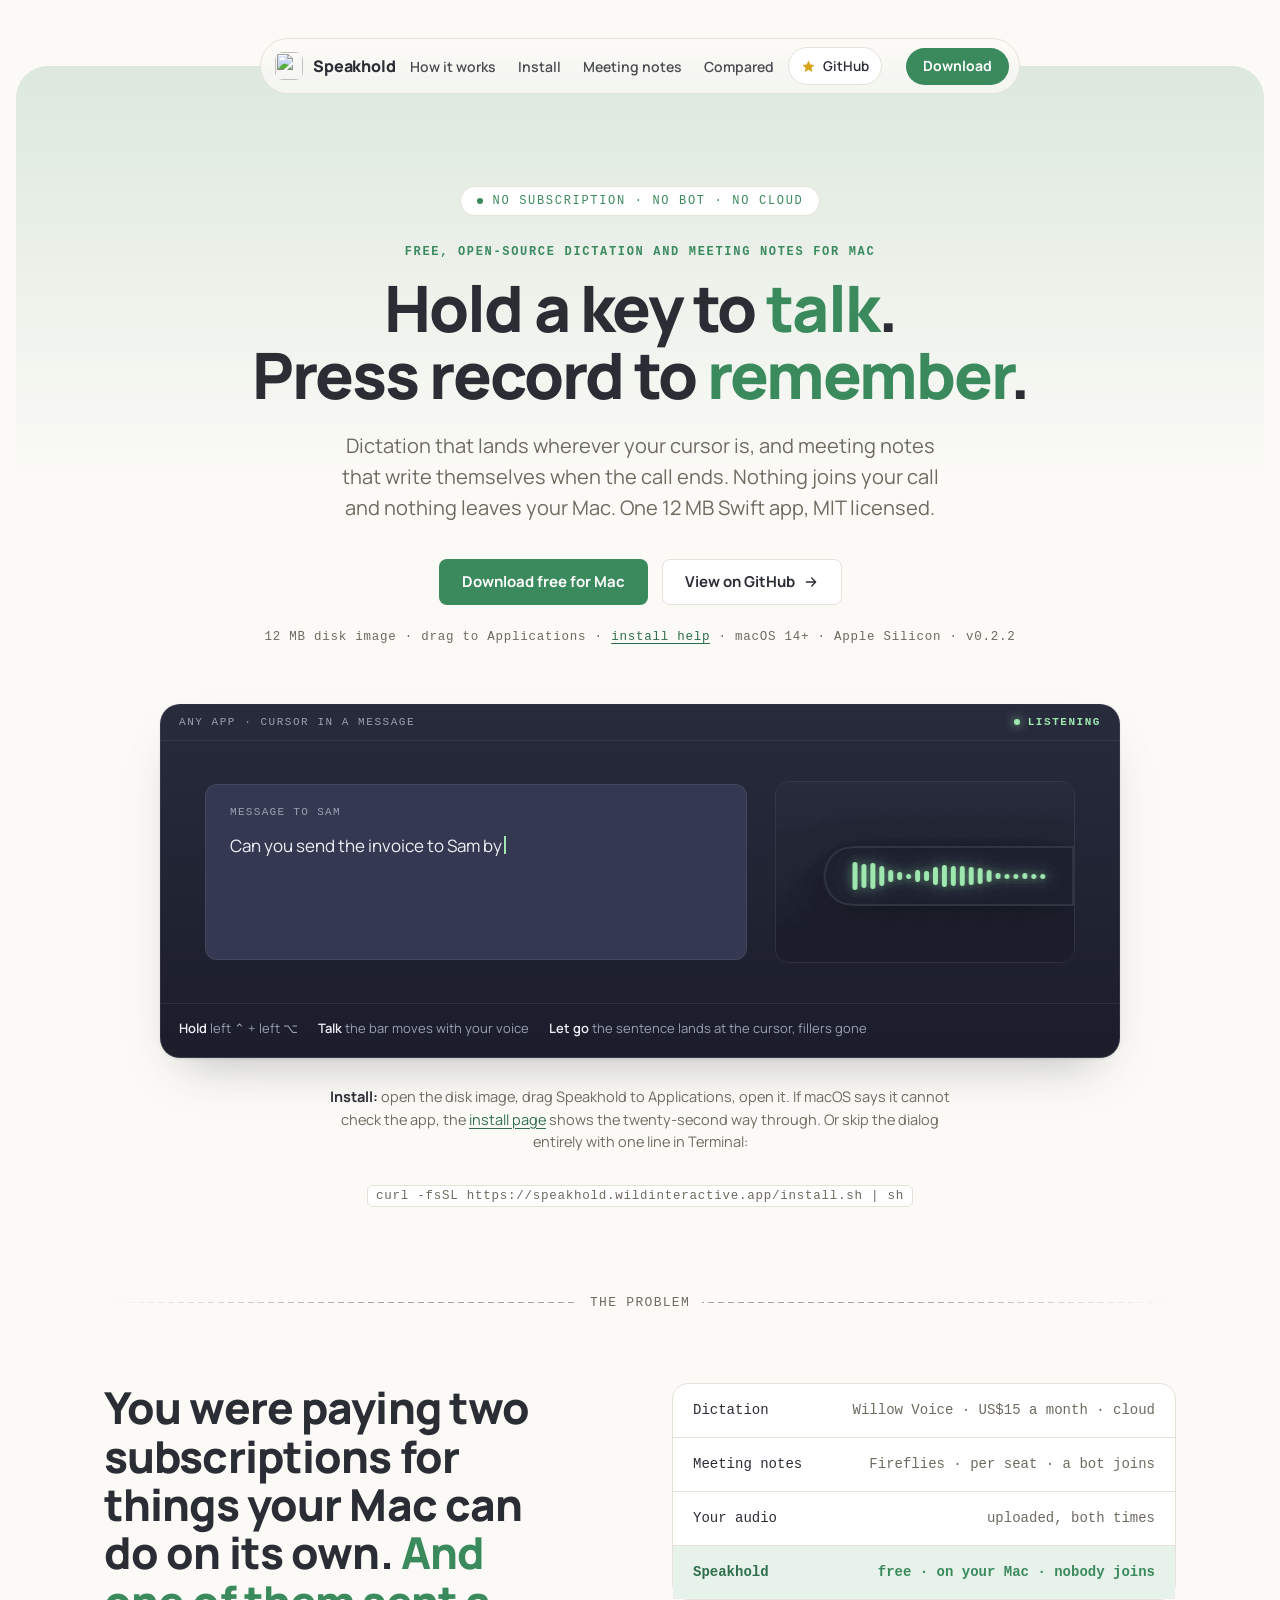
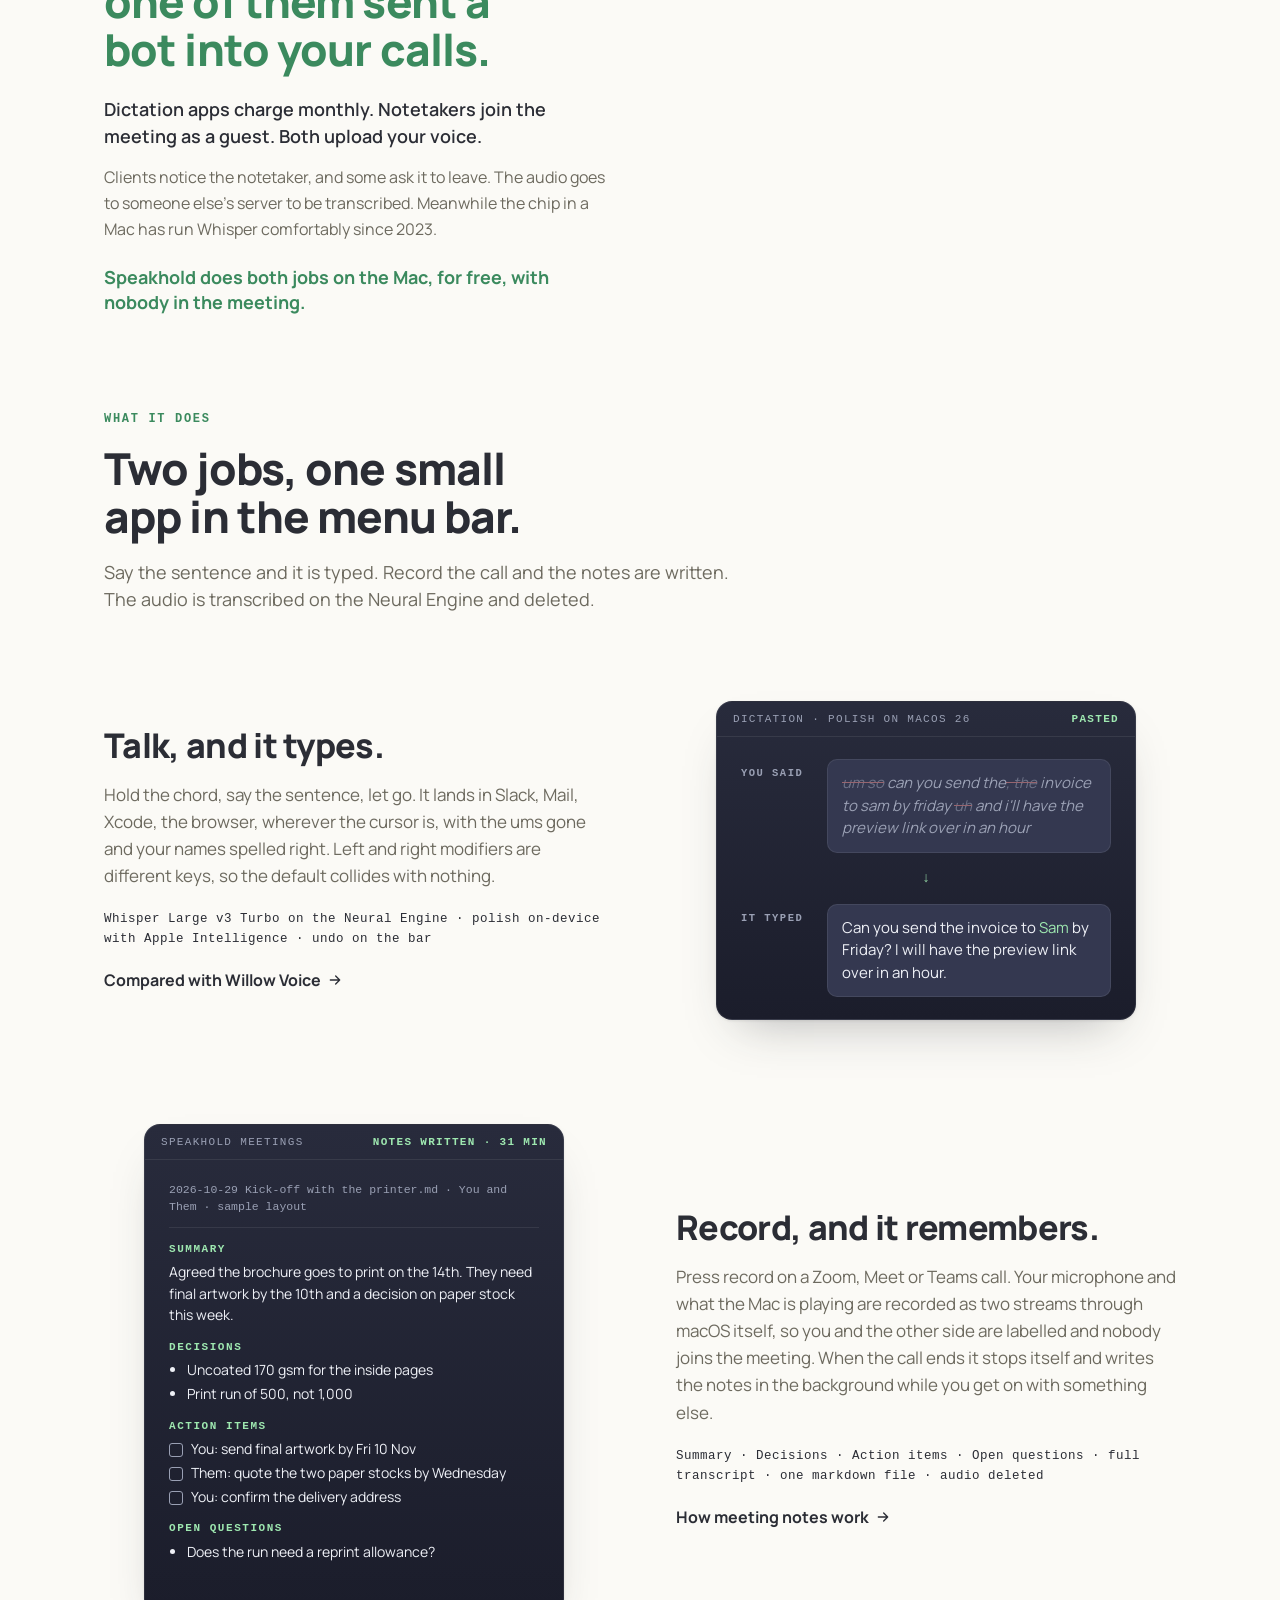
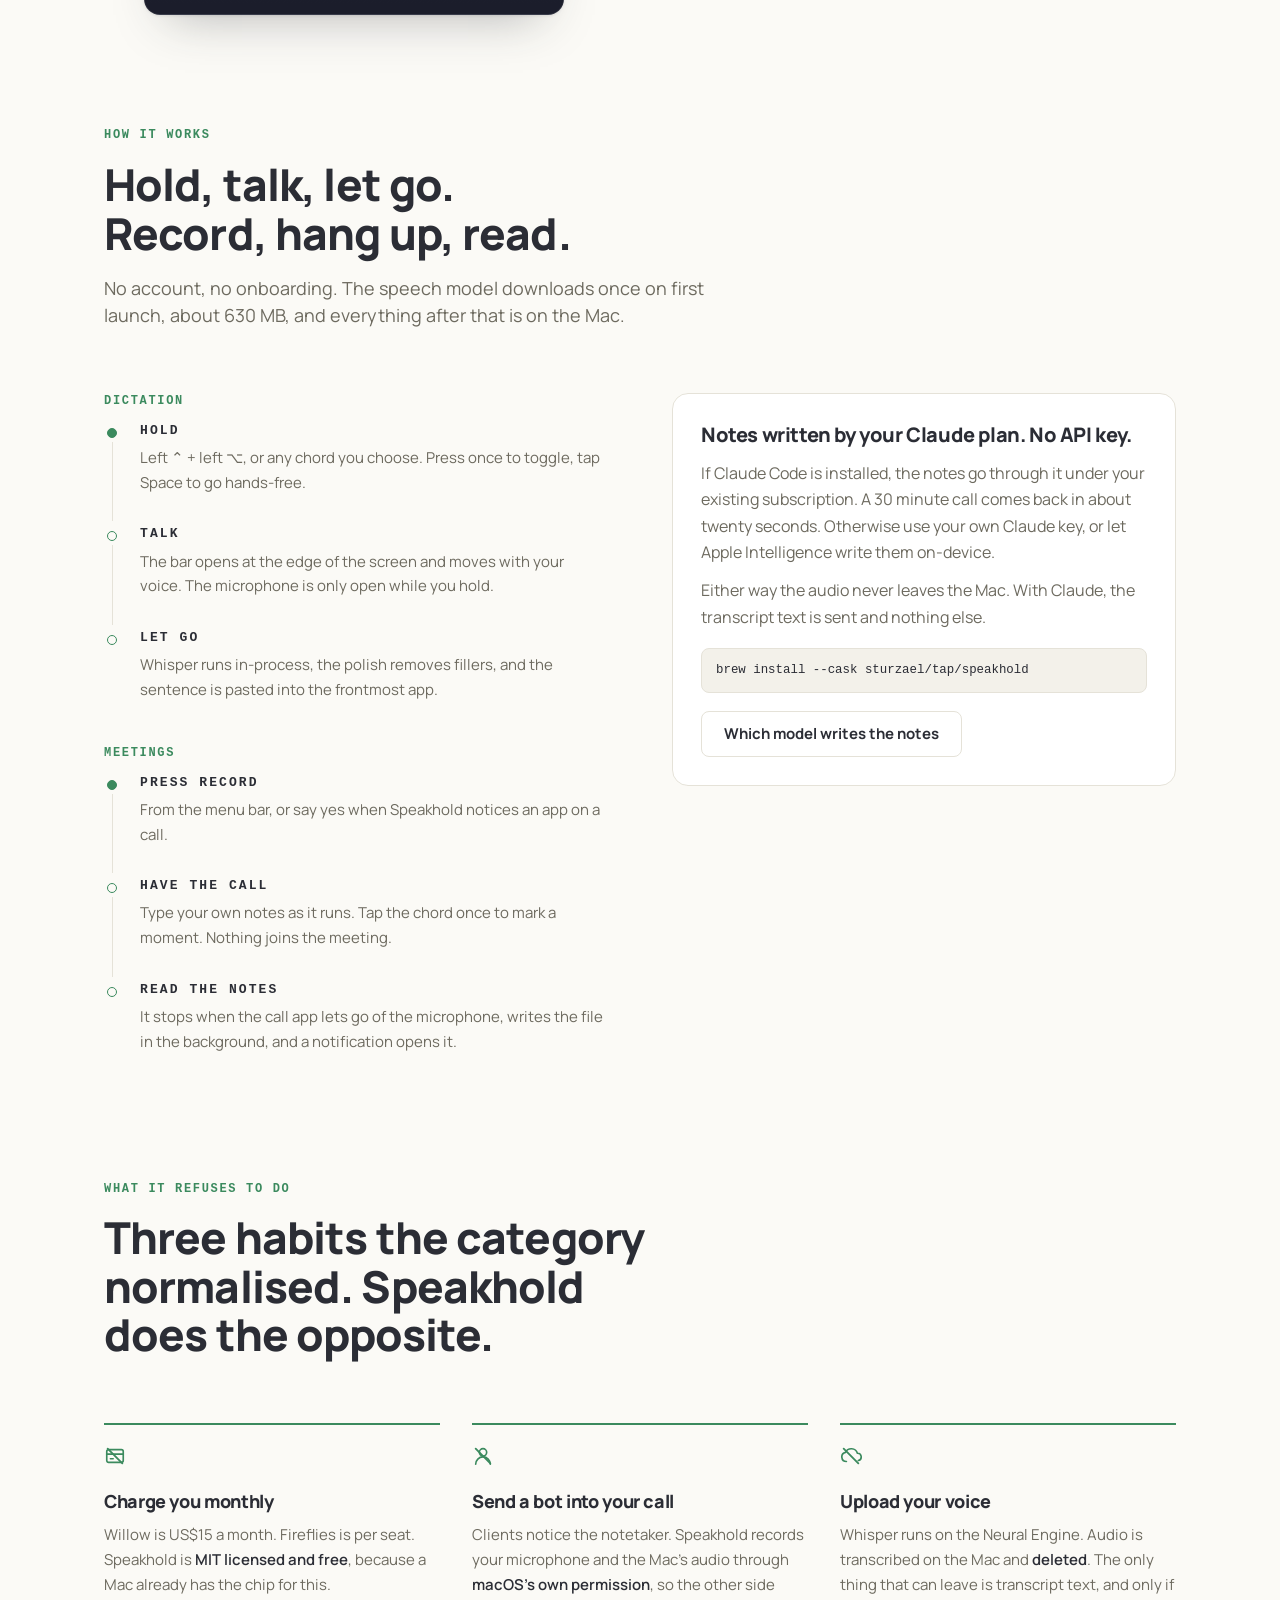
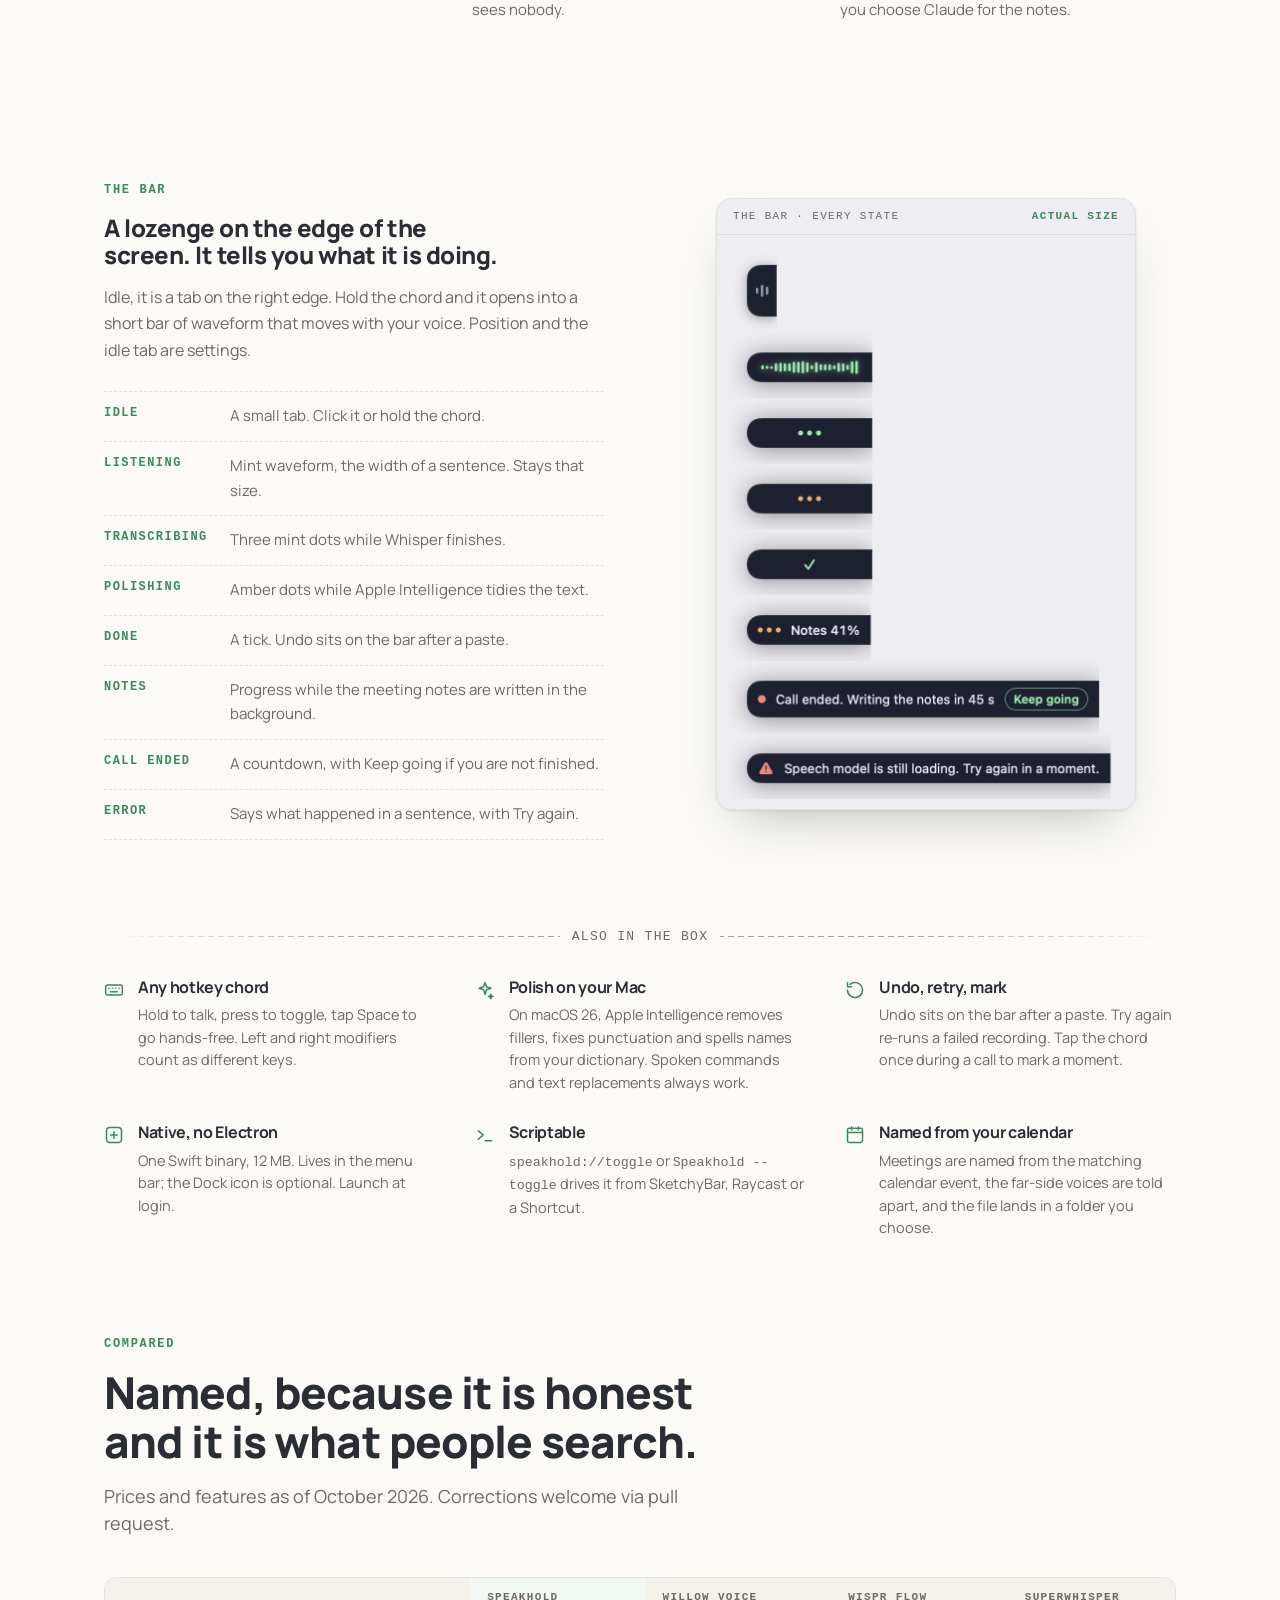
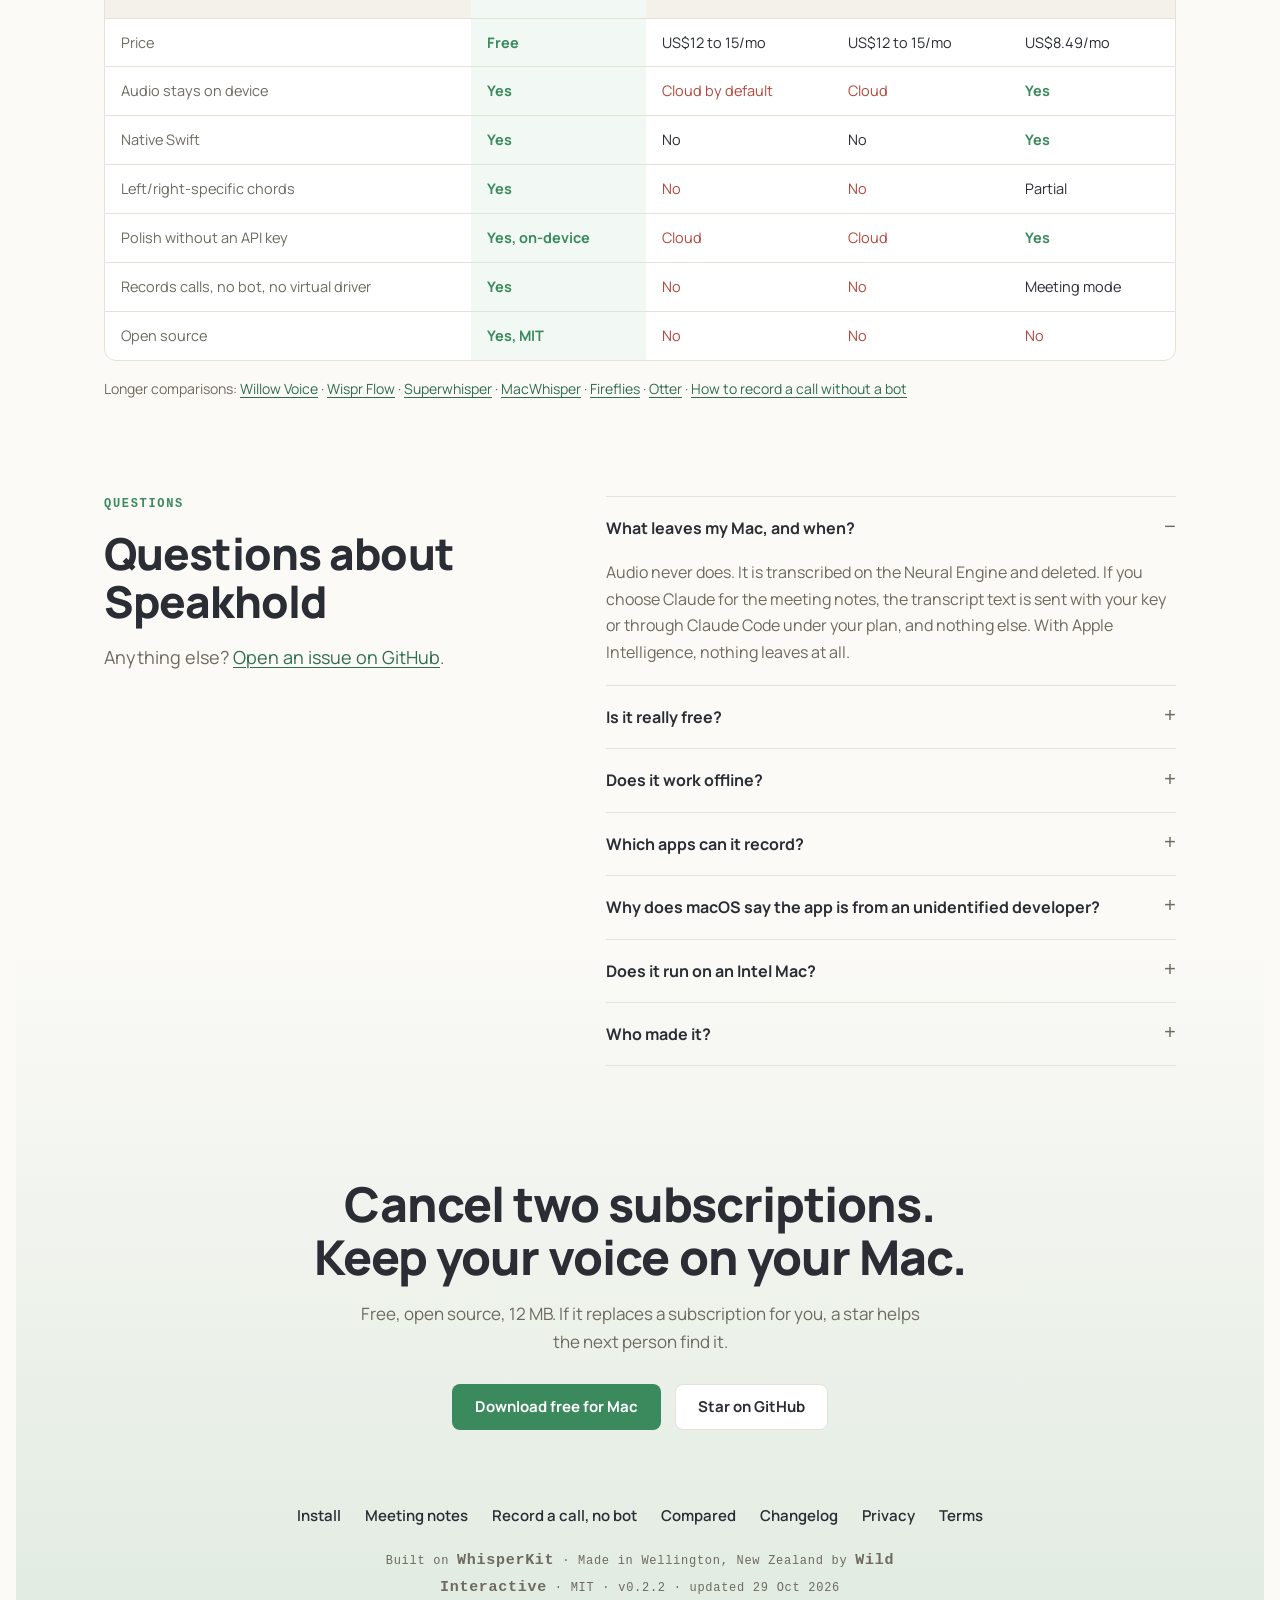
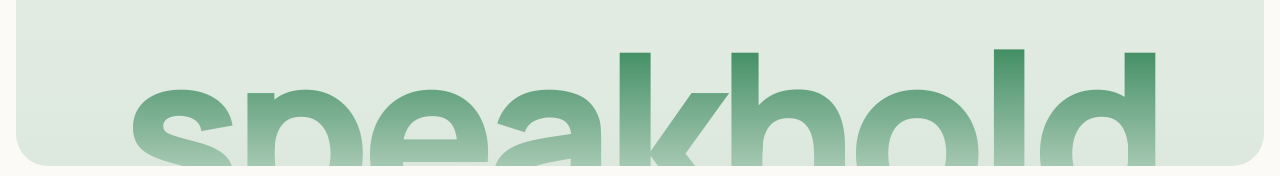
==== commit fee7c118: "FAQ and legal-page buttons: DMG, Open Anyway, install page; CHANGELOG unreleased install note Co-Aut" ====
--- a/docs/index.html
+++ b/docs/index.html
@@ -16,7 +16,7 @@
 <link rel="icon" href="icon.png"><link rel="icon" type="image/png" sizes="32x32" href="favicon-32.png"><link rel="apple-touch-icon" href="apple-touch-icon.png">
 <link rel="preconnect" href="https://fonts.googleapis.com"><link rel="preconnect" href="https://fonts.gstatic.com" crossorigin><link rel="stylesheet" href="https://fonts.googleapis.com/css2?family=Manrope:wght@400;500;600;700;800&display=swap">
 <link rel="stylesheet" href="site.css?v=20261029a">
-<script type="application/ld+json">{"@context": "https://schema.org", "@type": "FAQPage", "mainEntity": [{"@type": "Question", "name": "Is it really free?", "acceptedAnswer": {"@type": "Answer", "text": "Yes. MIT licence, no account, no trial, no Pro tier. It is free because the Mac already has the chip for this, and because a star on GitHub is the only thing it asks for."}}, {"@type": "Question", "name": "Does it work offline?", "acceptedAnswer": {"@type": "Answer", "text": "Dictation does, completely, once the speech model has downloaded on first launch. Meeting notes written by Apple Intelligence also work offline. Only the Claude option needs a connection."}}, {"@type": "Question", "name": "Which apps can it record?", "acceptedAnswer": {"@type": "Answer", "text": "Any app that plays audio: Zoom, Google Meet, Teams, FaceTime, Slack huddles, a browser tab. It records your microphone and what the Mac is playing through macOS's System Audio Recording permission, so there is no virtual audio driver and no bot."}}, {"@type": "Question", "name": "Why does macOS say the app is from an unidentified developer?", "acceptedAnswer": {"@type": "Answer", "text": "It is not notarised yet. Right-click the app and choose Open the first time, or install with Homebrew. The code is on GitHub if you would rather build it yourself."}}, {"@type": "Question", "name": "Does it run on an Intel Mac?", "acceptedAnswer": {"@type": "Answer", "text": "No. It needs Apple Silicon for the Neural Engine, and macOS 14 or later. Polish and on-device notes need macOS 26."}}, {"@type": "Question", "name": "Who made it?", "acceptedAnswer": {"@type": "Answer", "text": "Elliot at Wild Interactive in Wellington, New Zealand. He was paying for Willow to dictate and Fireflies to take notes, both sent his audio off the Mac, and he wrote one small Swift app that does both. It replaced two subscriptions, so he open-sourced it."}}]}</script>
+<script type="application/ld+json">{"@context": "https://schema.org", "@type": "FAQPage", "mainEntity": [{"@type": "Question", "name": "Is it really free?", "acceptedAnswer": {"@type": "Answer", "text": "Yes. MIT licence, no account, no trial, no Pro tier. It is free because the Mac already has the chip for this, and because a star on GitHub is the only thing it asks for."}}, {"@type": "Question", "name": "Does it work offline?", "acceptedAnswer": {"@type": "Answer", "text": "Dictation does, completely, once the speech model has downloaded on first launch. Meeting notes written by Apple Intelligence also work offline. Only the Claude option needs a connection."}}, {"@type": "Question", "name": "Which apps can it record?", "acceptedAnswer": {"@type": "Answer", "text": "Any app that plays audio: Zoom, Google Meet, Teams, FaceTime, Slack huddles, a browser tab. It records your microphone and what the Mac is playing through macOS's System Audio Recording permission, so there is no virtual audio driver and no bot."}}, {"@type": "Question", "name": "Why does macOS say the app is from an unidentified developer?", "acceptedAnswer": {"@type": "Answer", "text": "It is not notarised yet. On macOS 15 and later, click Done, then System Settings → Privacy & Security → Open Anyway, once. On macOS 14, right-click the app and choose Open. Or skip the dialog with the one-line Terminal install on the install page. The code is on GitHub if you would rather build it yourself."}}, {"@type": "Question", "name": "Does it run on an Intel Mac?", "acceptedAnswer": {"@type": "Answer", "text": "No. It needs Apple Silicon for the Neural Engine, and macOS 14 or later. Polish and on-device notes need macOS 26."}}, {"@type": "Question", "name": "Who made it?", "acceptedAnswer": {"@type": "Answer", "text": "Elliot at Wild Interactive in Wellington, New Zealand. He was paying for Willow to dictate and Fireflies to take notes, both sent his audio off the Mac, and he wrote one small Swift app that does both. It replaced two subscriptions, so he open-sourced it."}}]}</script>
 <script type="application/ld+json">{"@context": "https://schema.org", "@type": "SoftwareApplication", "name": "Speakhold", "operatingSystem": "macOS 14+", "applicationCategory": "UtilitiesApplication", "offers": {"@type": "Offer", "price": "0", "priceCurrency": "USD"}, "url": "https://speakhold.wildinteractive.app/", "downloadUrl": "https://github.com/sturzael/speakhold/releases/latest", "softwareVersion": "0.2.2", "license": "https://opensource.org/licenses/MIT", "description": "Free, open-source dictation and meeting notes for Mac. Hold a key to talk; press record and the notes write themselves. No subscription, no bot, no cloud."}</script>
 </head>
 <body>
@@ -277,7 +277,7 @@
         <details><summary>Is it really free?</summary><p>Yes. MIT licence, no account, no trial, no Pro tier. It is free because the Mac already has the chip for this, and because a star on GitHub is the only thing it asks for.</p></details>
         <details><summary>Does it work offline?</summary><p>Dictation does, completely, once the speech model has downloaded on first launch. Meeting notes written by Apple Intelligence also work offline. Only the Claude option needs a connection.</p></details>
         <details><summary>Which apps can it record?</summary><p>Any app that plays audio: Zoom, Google Meet, Teams, FaceTime, Slack huddles, a browser tab. It records your microphone and what the Mac is playing through macOS's System Audio Recording permission, so there is no virtual audio driver and no bot.</p></details>
-        <details><summary>Why does macOS say the app is from an unidentified developer?</summary><p>It is not notarised yet. Right-click the app and choose Open the first time, or install with Homebrew. The code is on GitHub if you would rather build it yourself.</p></details>
+        <details><summary>Why does macOS say the app is from an unidentified developer?</summary><p>It is not notarised yet. On macOS 15 and later, click Done, then System Settings → Privacy &amp; Security → Open Anyway, once. On macOS 14, right-click the app and choose Open. Or skip the dialog with the one-line Terminal install on the <a href="install.html">install page</a>. The code is on GitHub if you would rather build it yourself.</p></details>
         <details><summary>Does it run on an Intel Mac?</summary><p>No. It needs Apple Silicon for the Neural Engine, and macOS 14 or later. Polish and on-device notes need macOS 26.</p></details>
         <details><summary>Who made it?</summary><p>Elliot at Wild Interactive in Wellington, New Zealand. He was paying for Willow to dictate and Fireflies to take notes, both sent his audio off the Mac, and he wrote one small Swift app that does both. It replaced two subscriptions, so he open-sourced it.</p></details>
       </div>
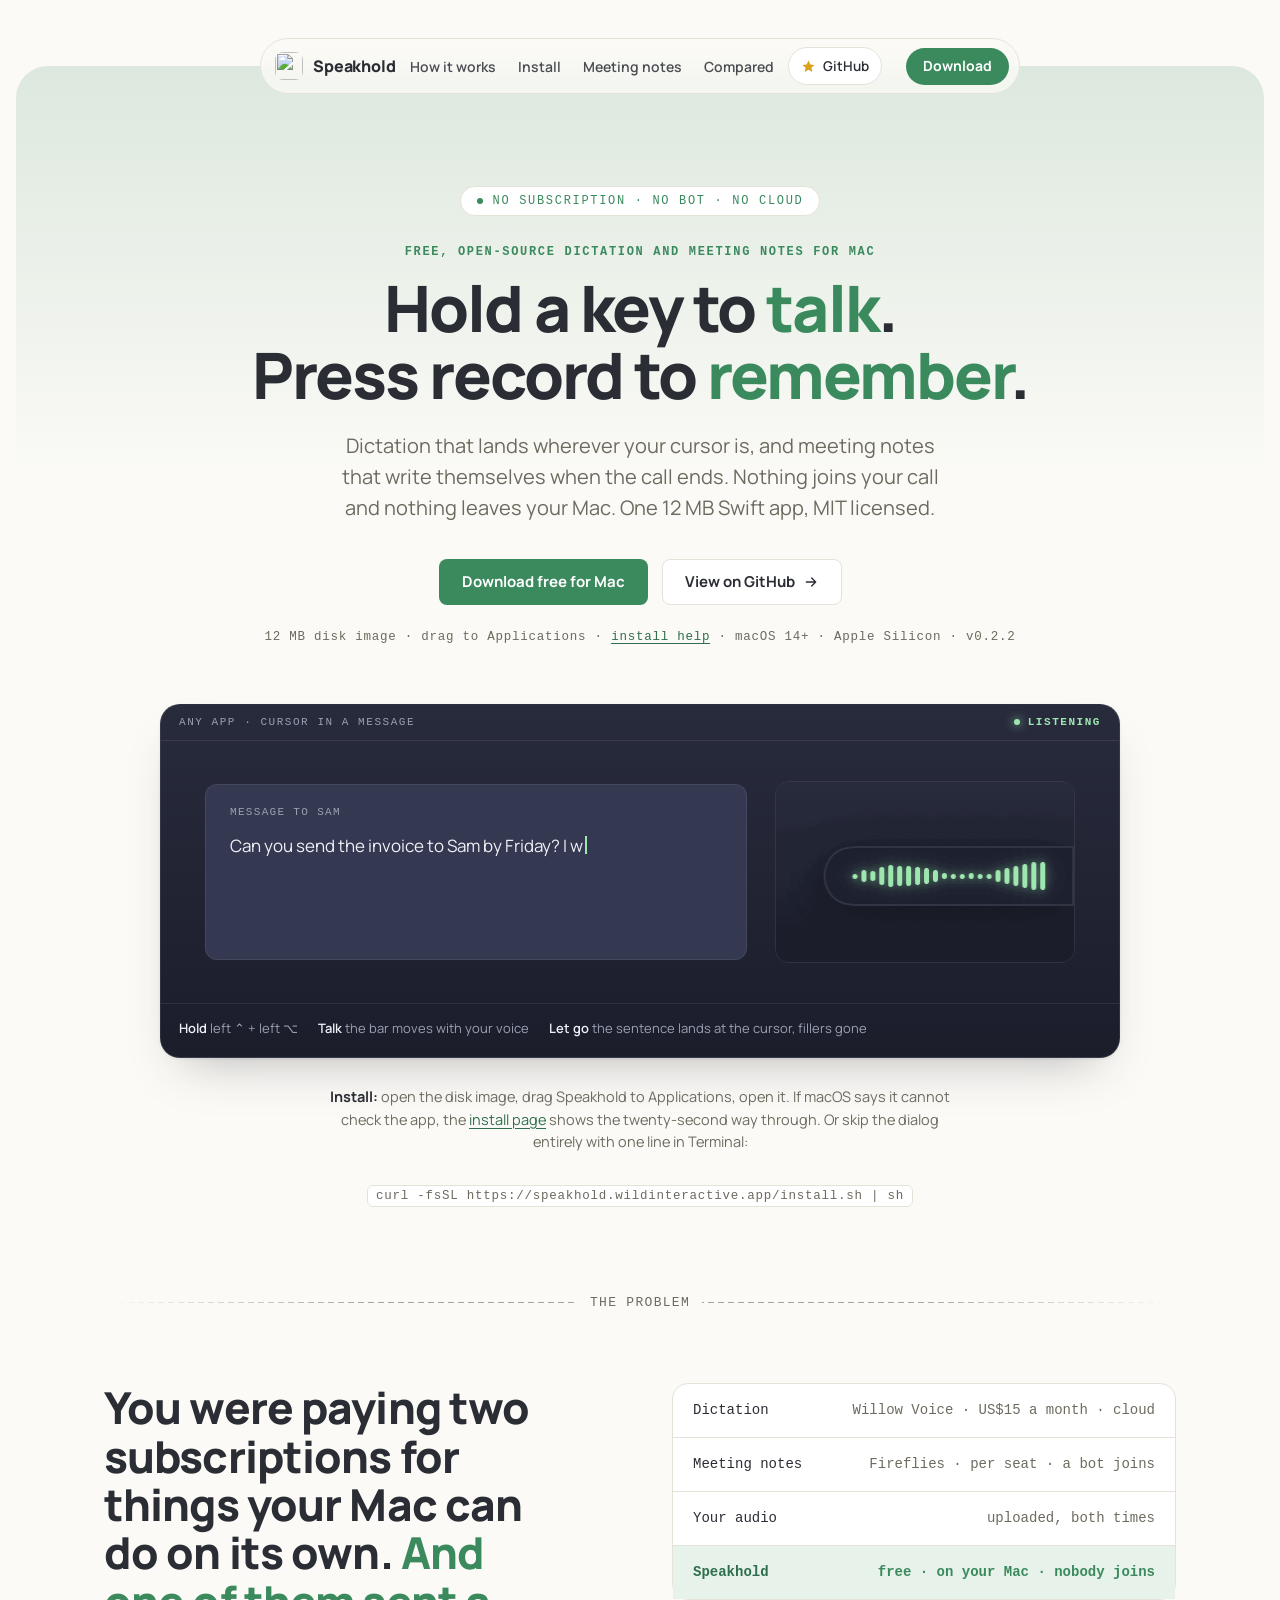
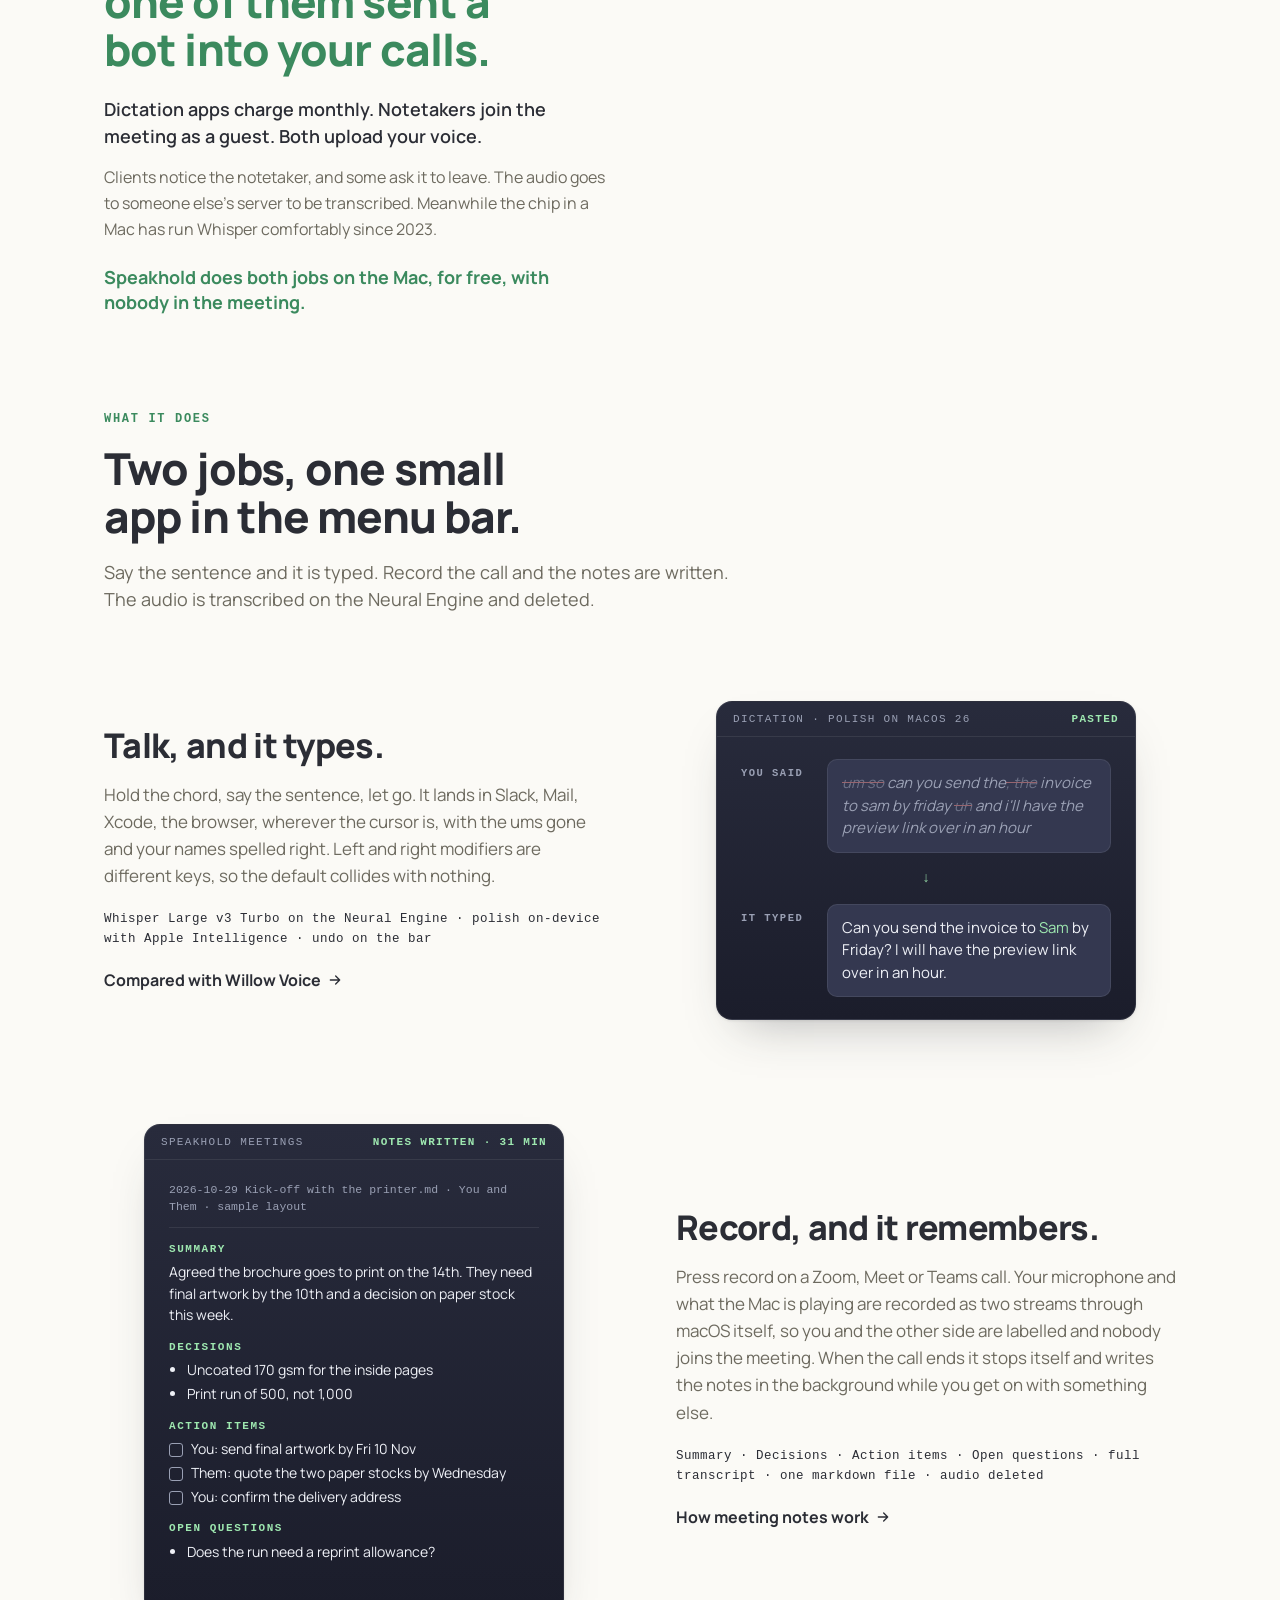
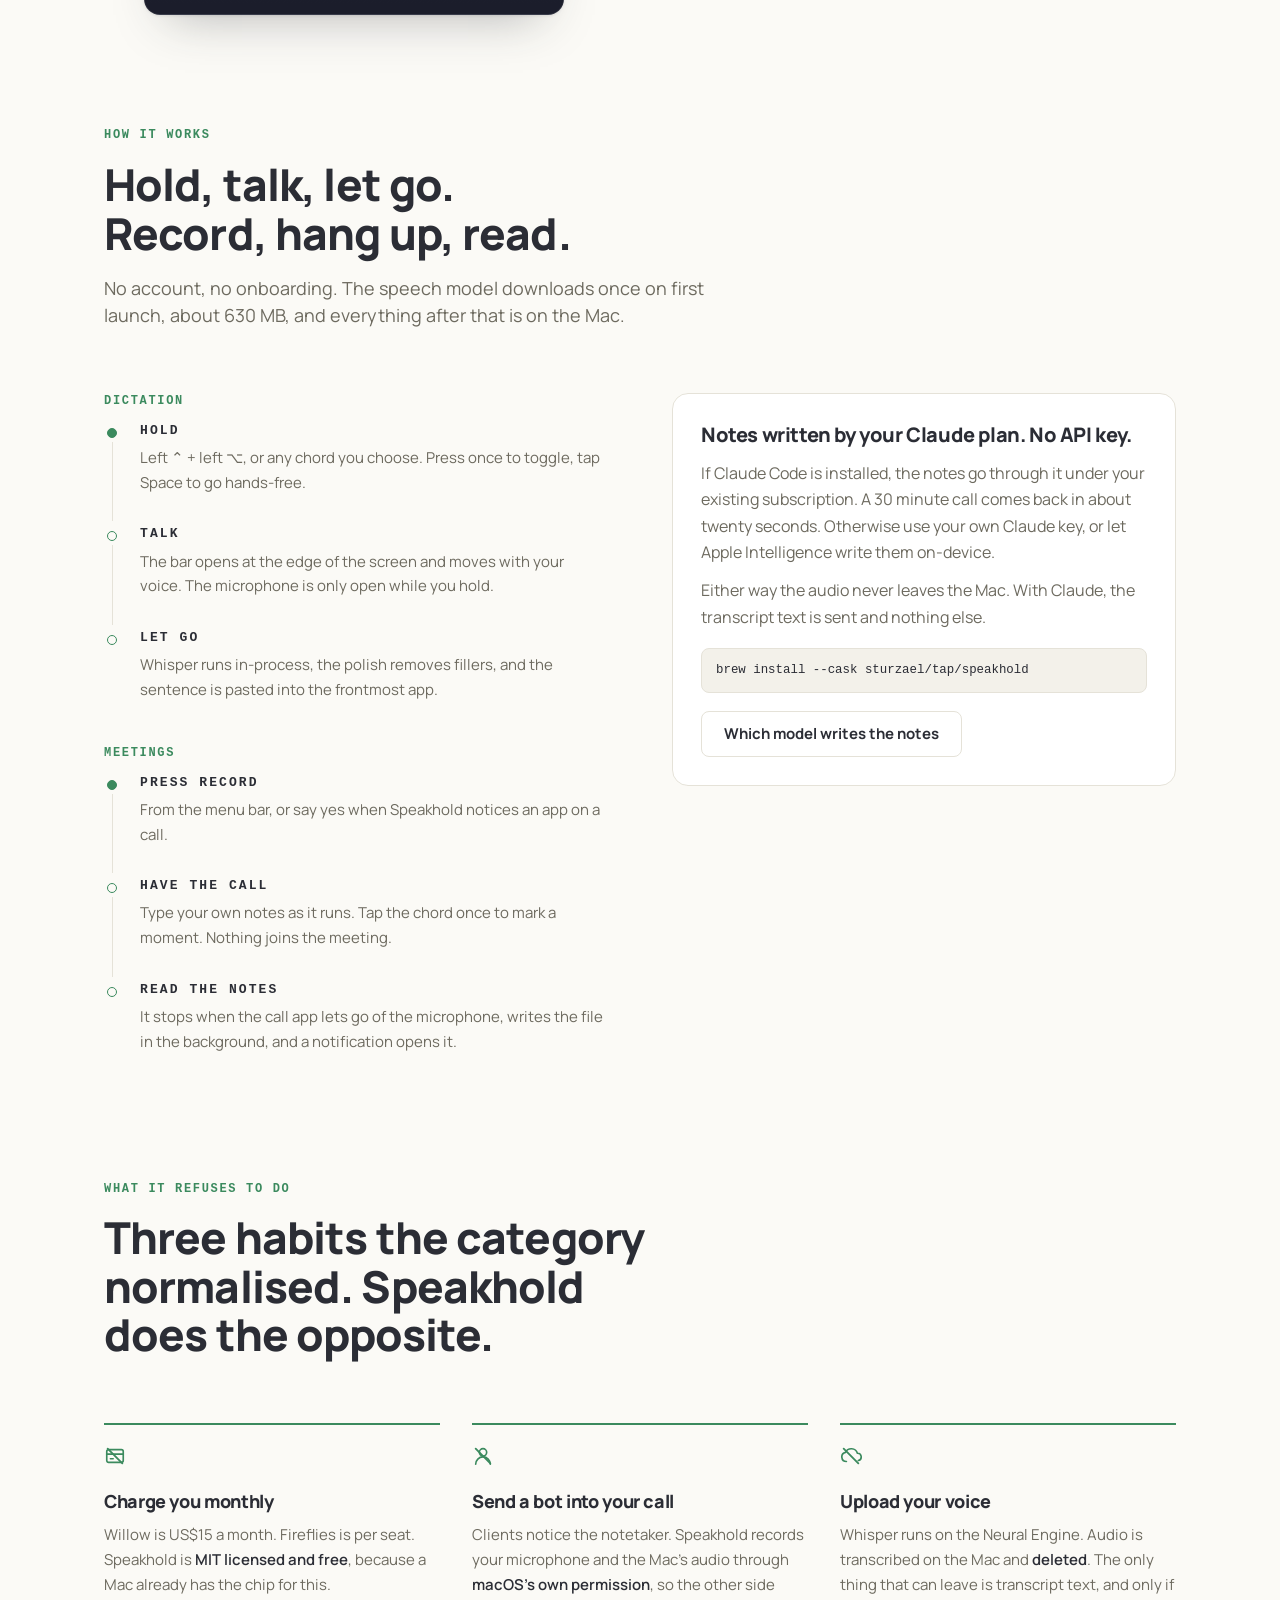
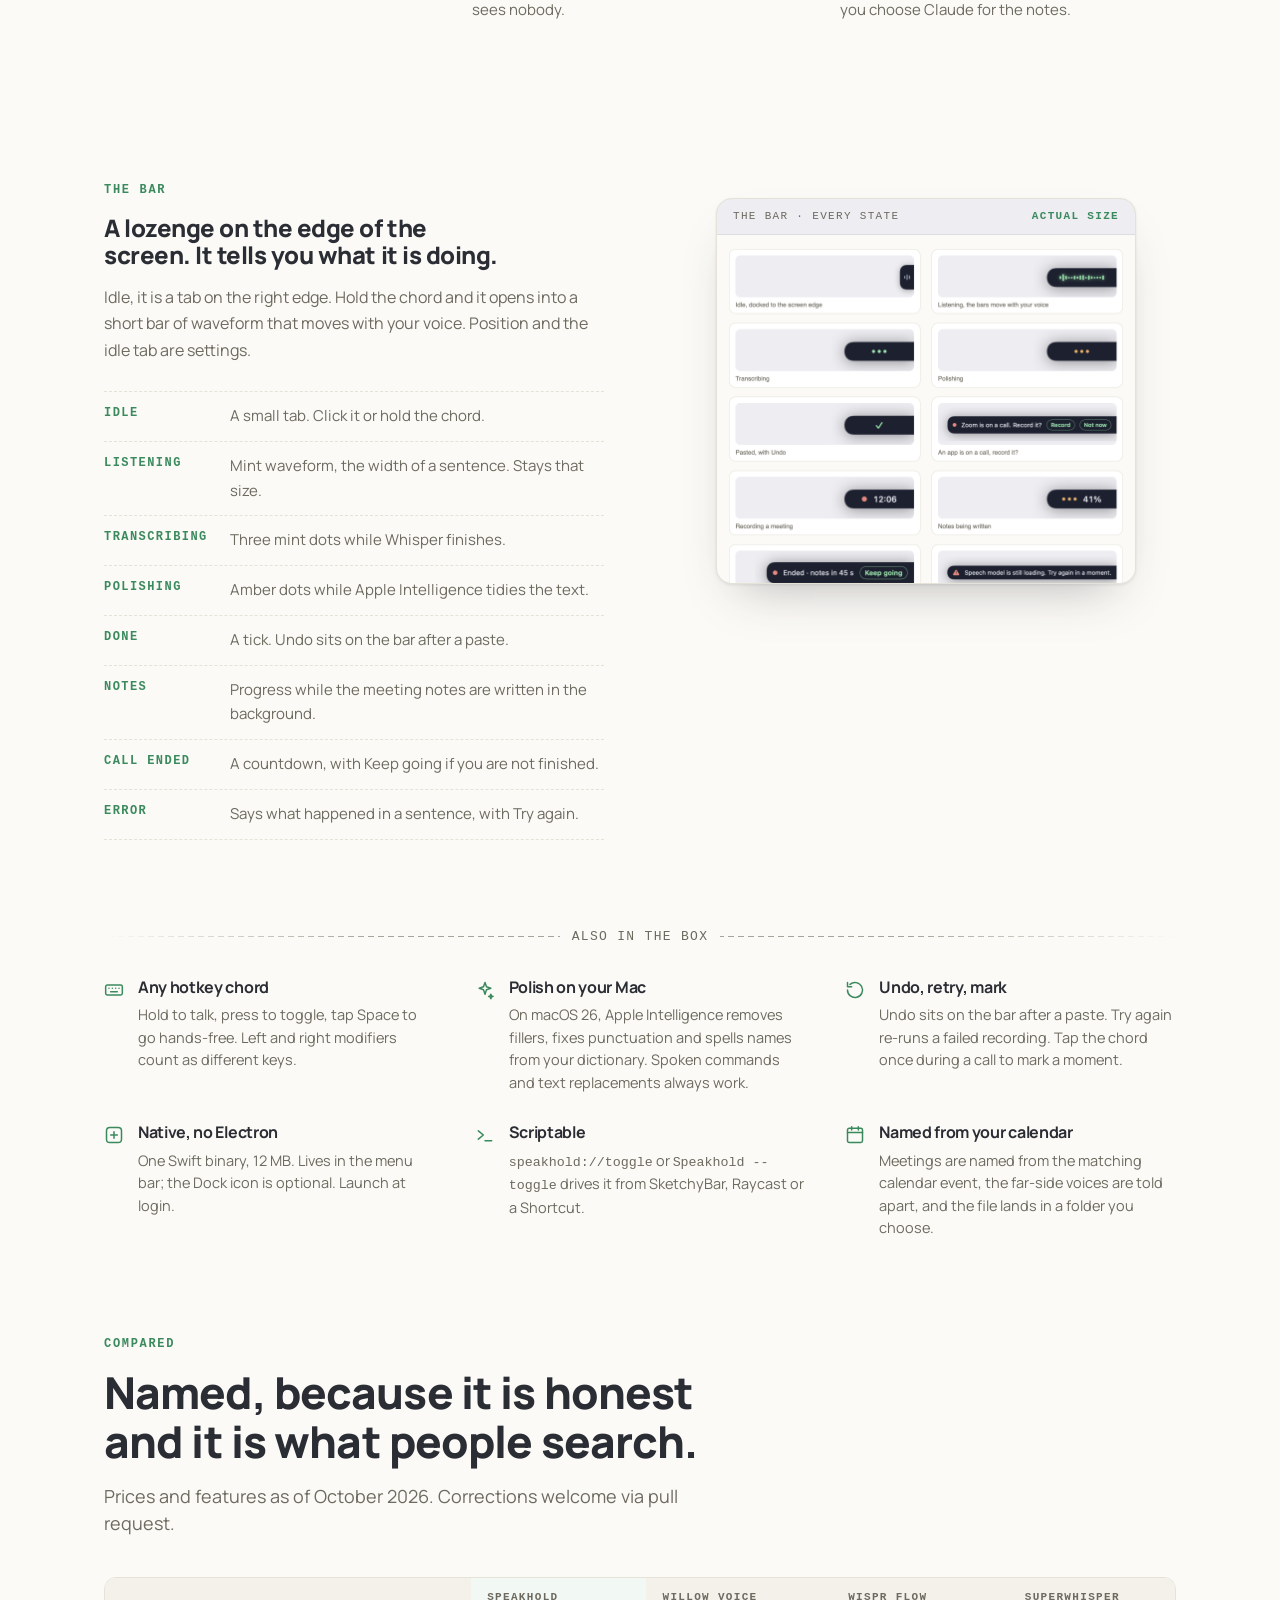
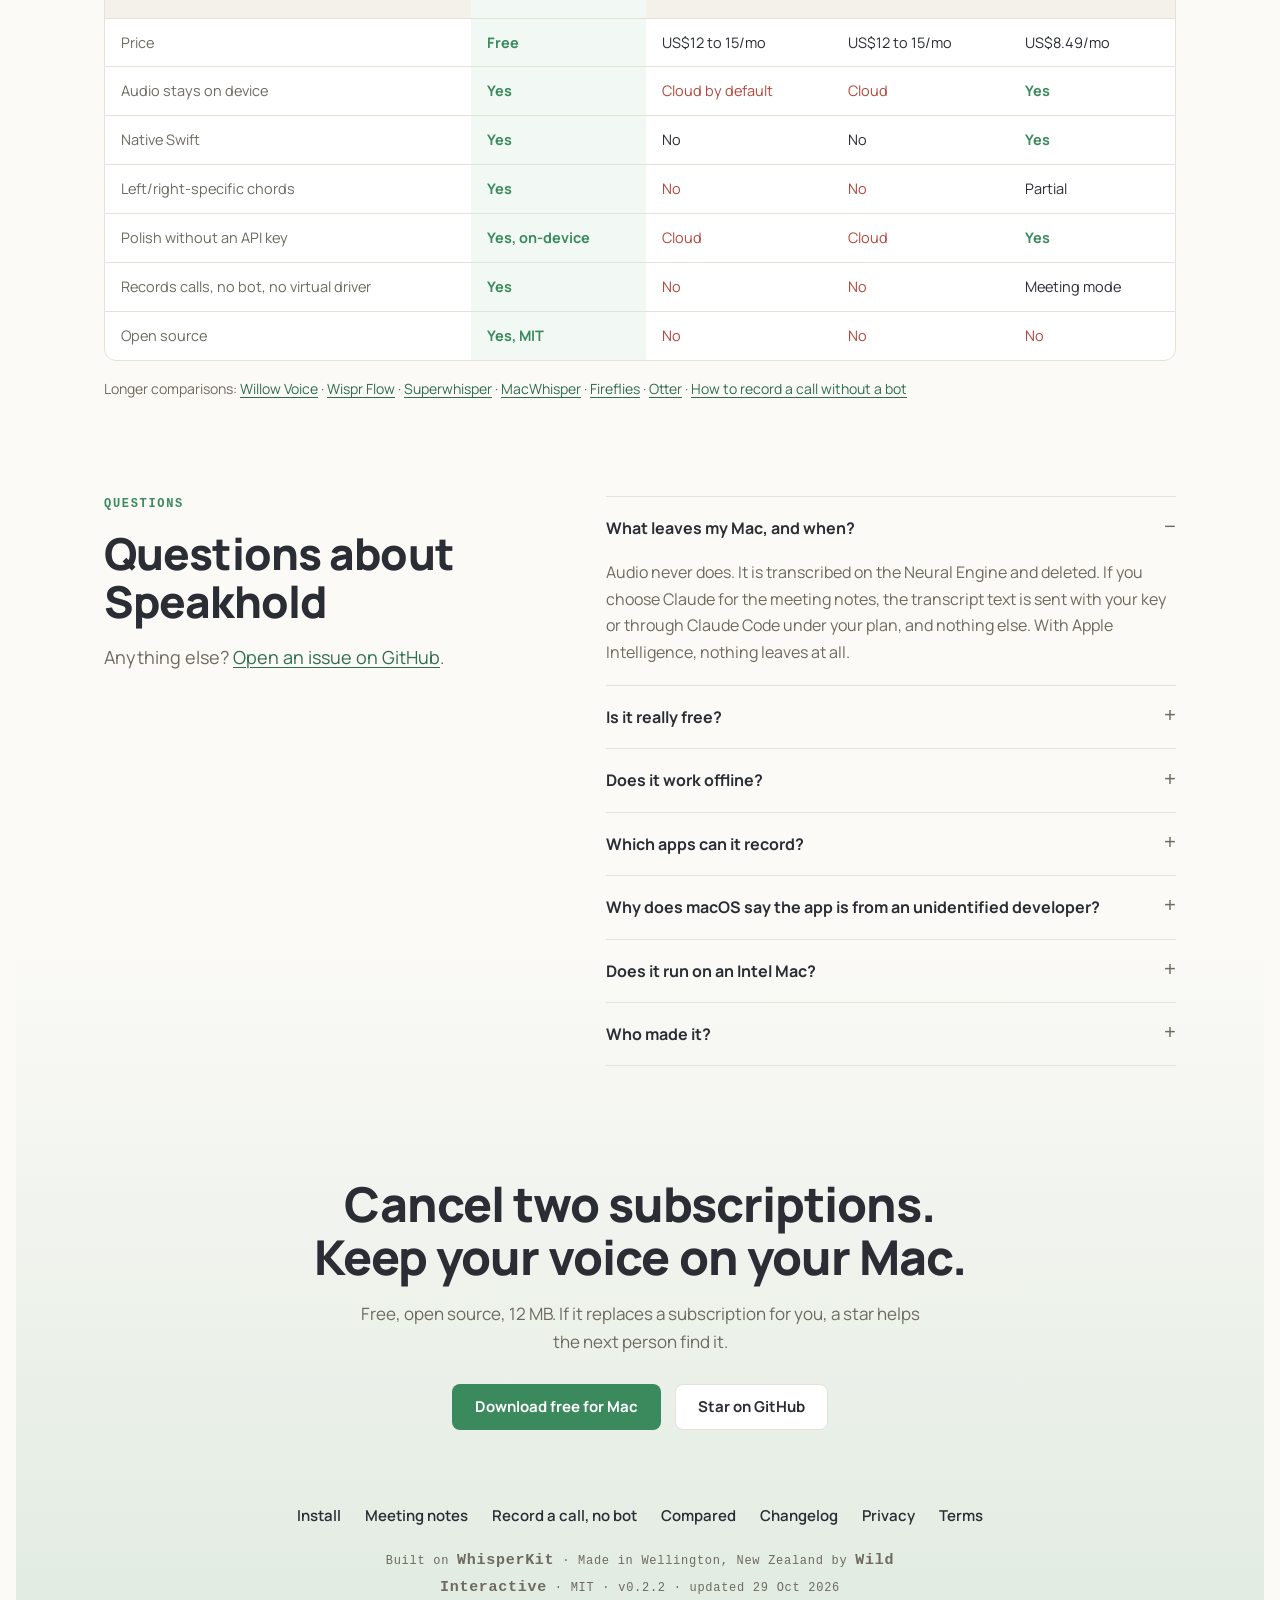
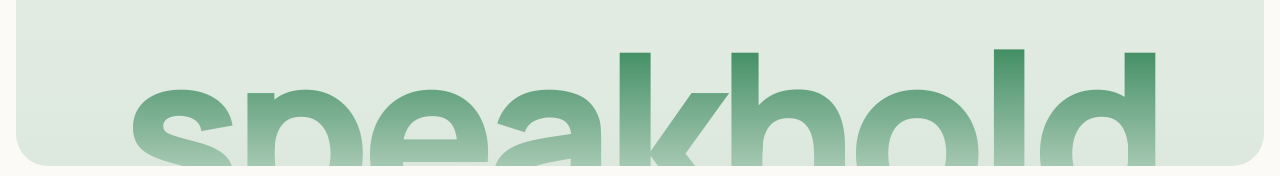
==== commit ad9ce39b: "README: network use, on-device cleanup, meetings permission; states sheet re-rendered with all ten p" ====
--- a/docs/index.html
+++ b/docs/index.html
@@ -221,7 +221,7 @@
       </div>
       <figure class="shot light states-shot">
         <div class="head"><span>The bar · every state</span><b>Actual size</b></div>
-        <div class="body"><img src="states.png" alt="The Speakhold bar in each state: idle tab, listening waveform, transcribing dots, polishing dots, a tick, notes progress, call ended with Keep going, and an error message"></div>
+        <div class="body"><img src="states.png" alt="The Speakhold pill in each state: idle tab docked to the screen edge, listening waveform, transcribing dots, polishing dots, pasted tick with Undo, the call offer with Record and Not now, the meeting clock, the notes job percentage, the call-ended countdown, and an error"></div>
       </figure>
     </div>
   </div>
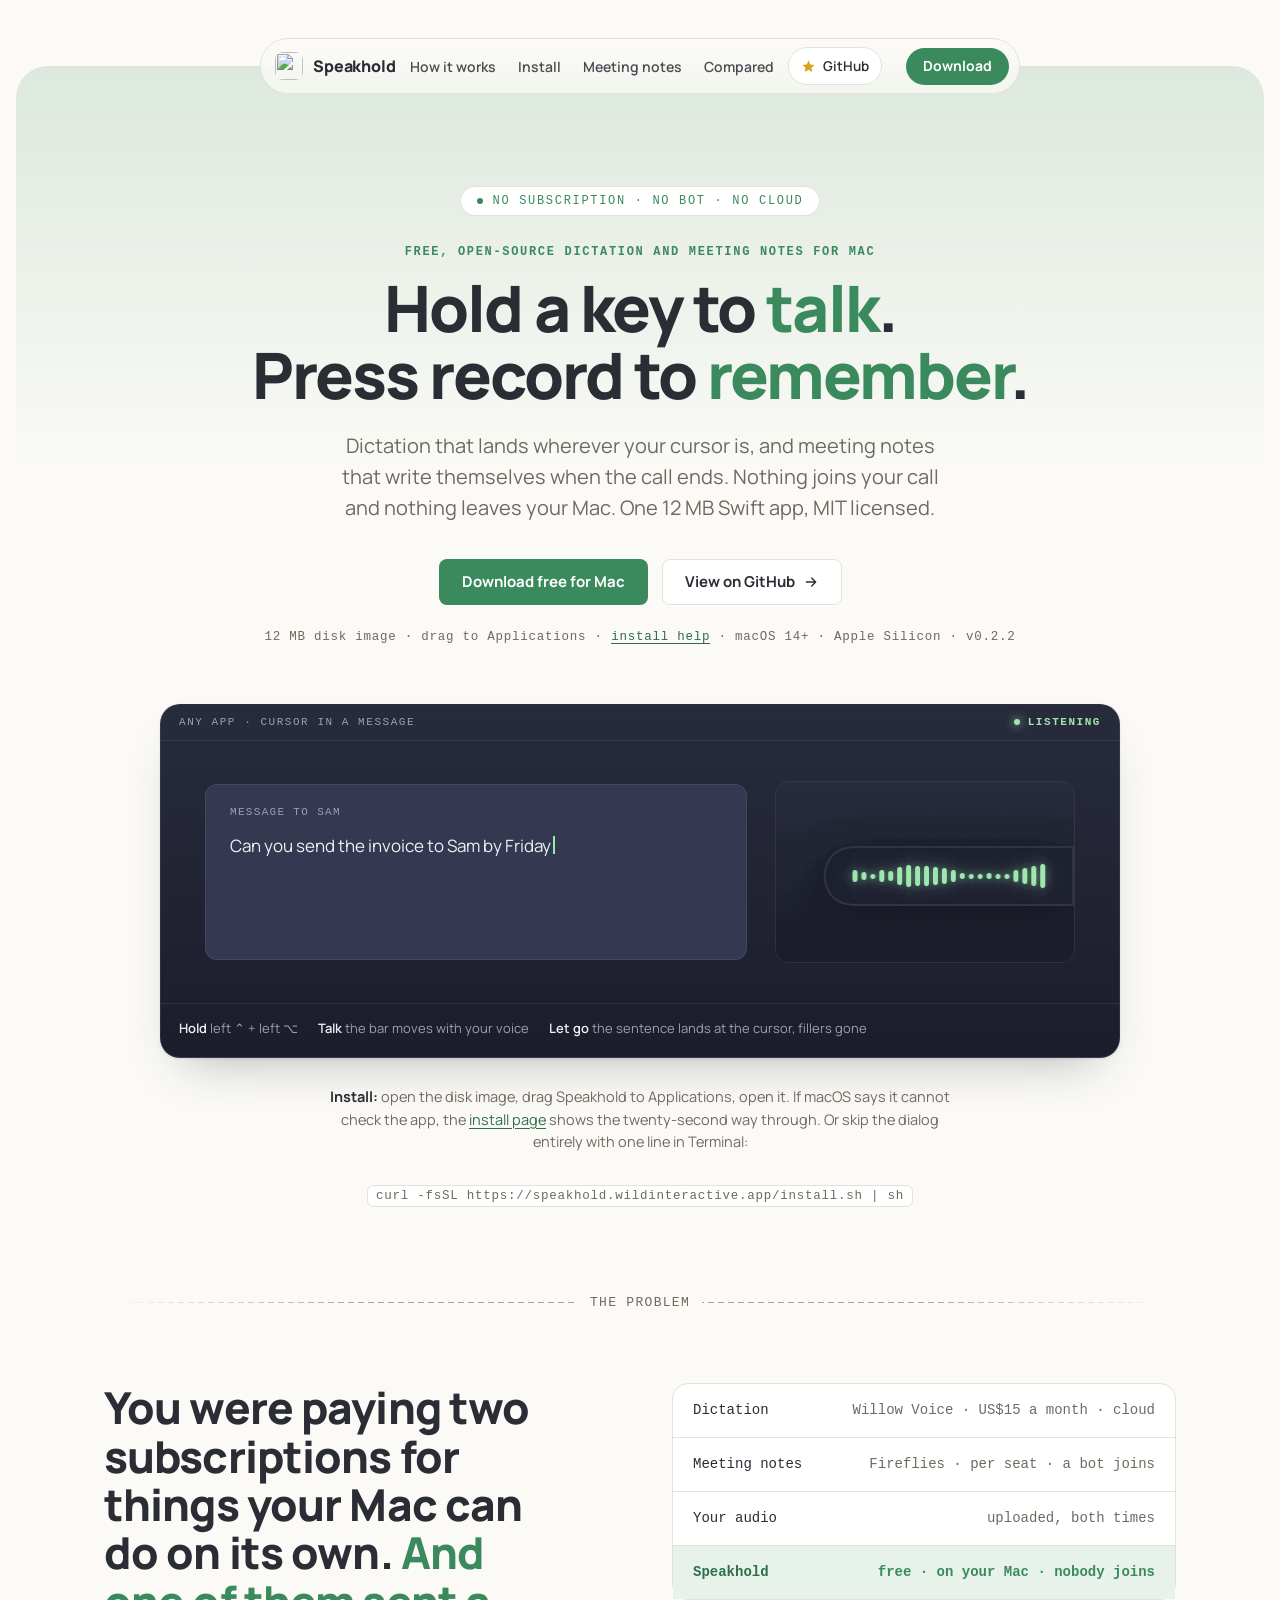
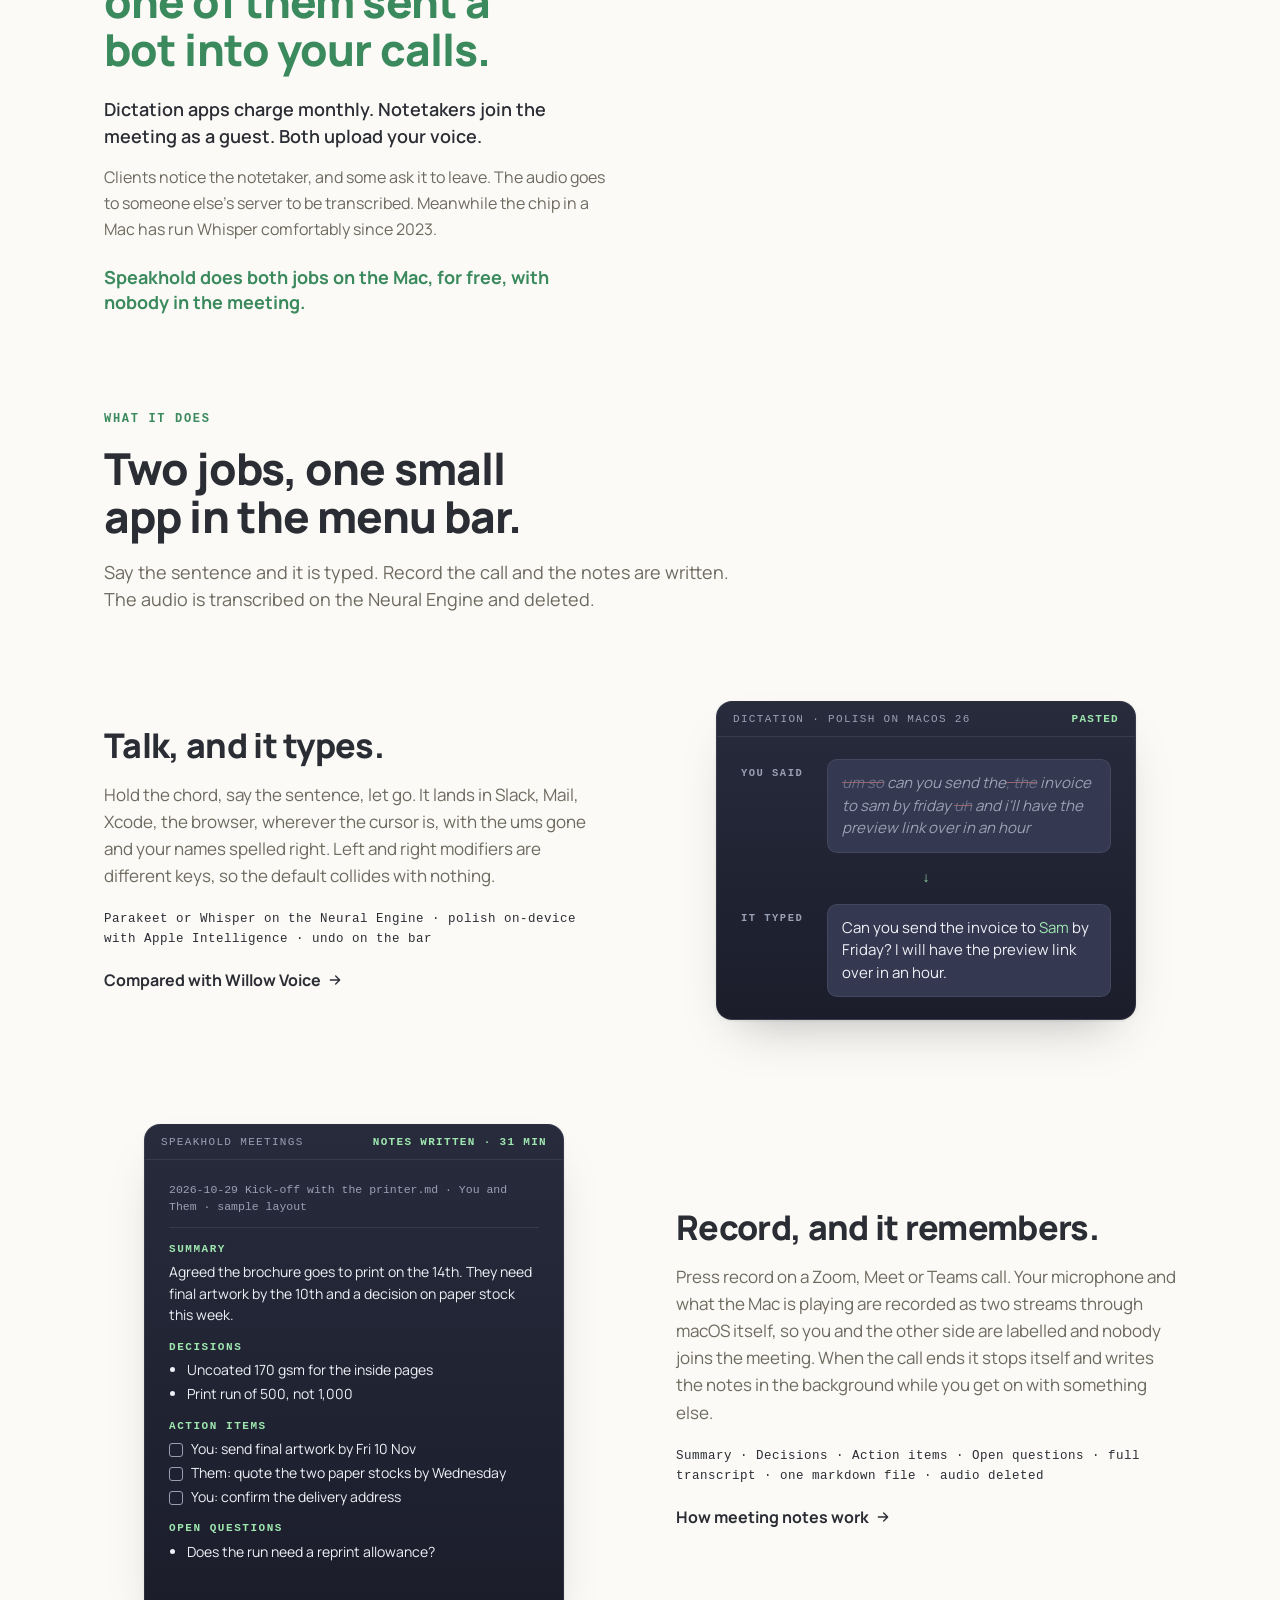
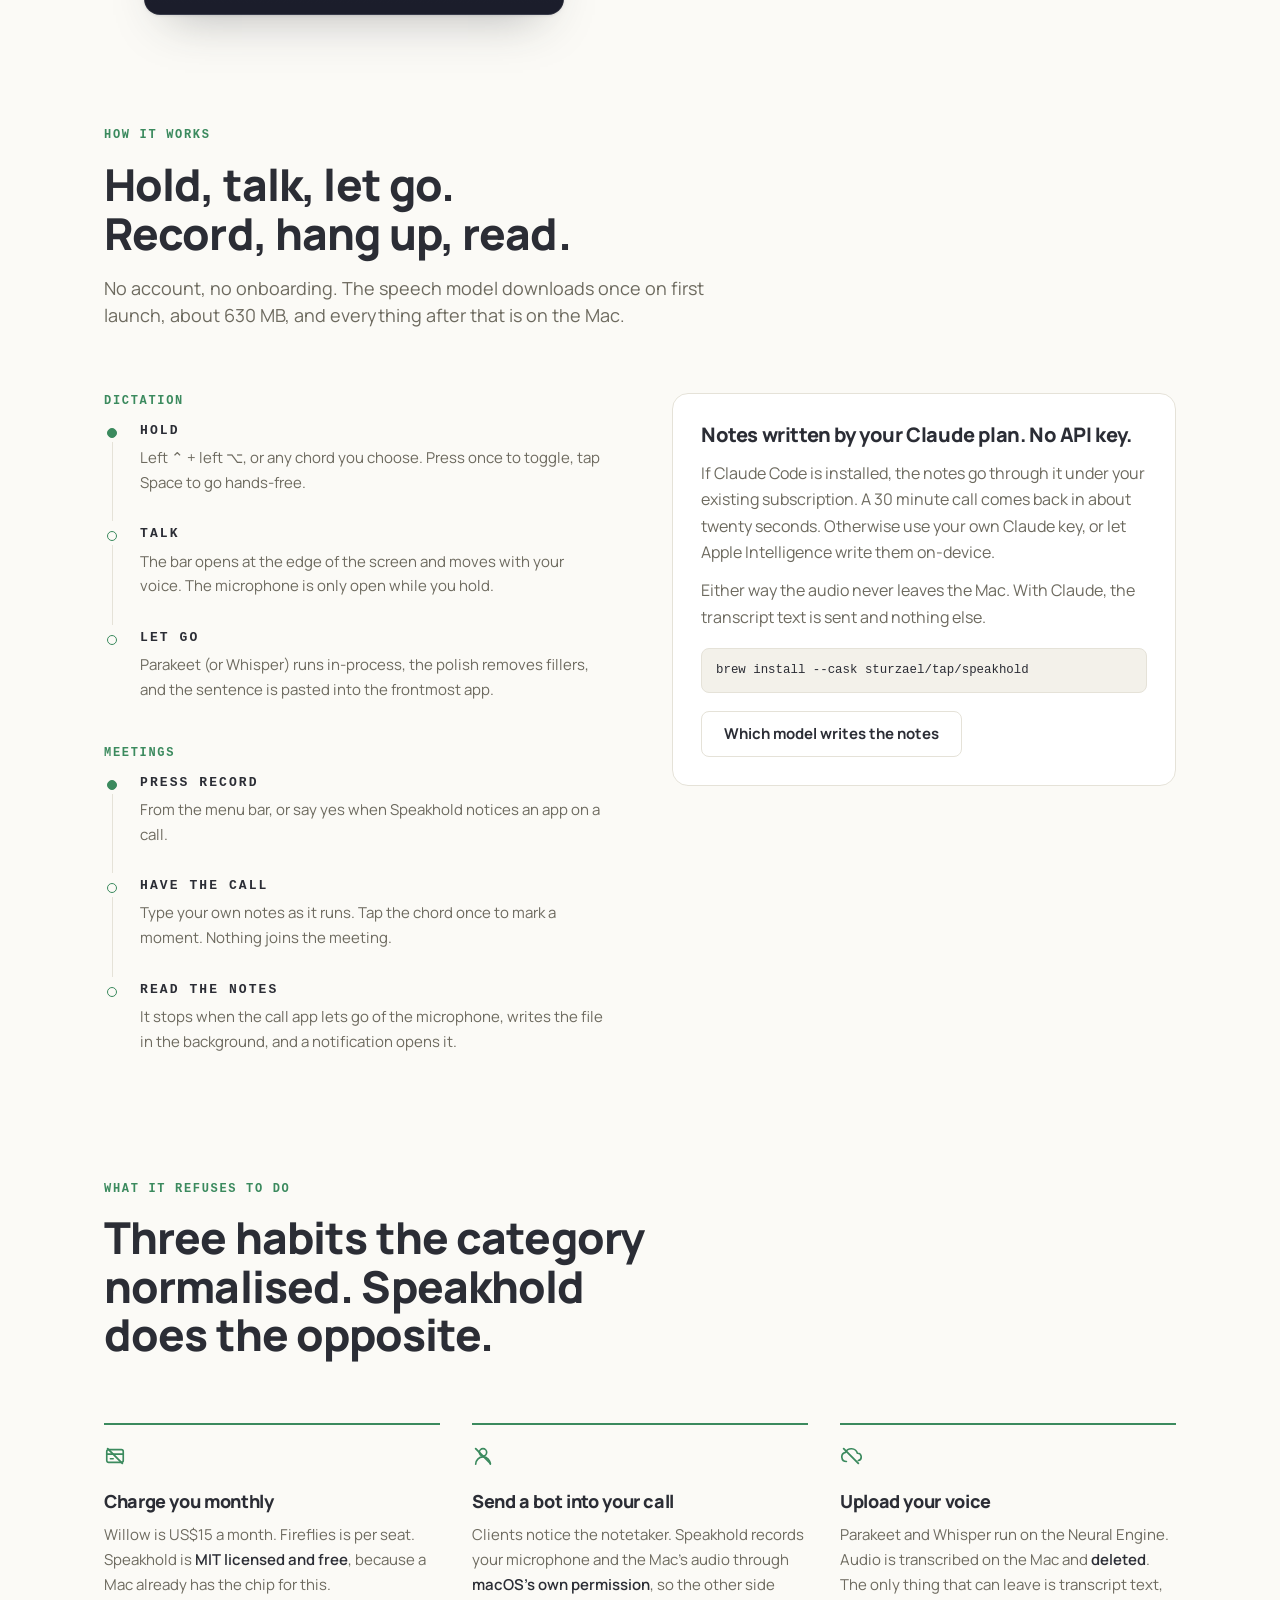
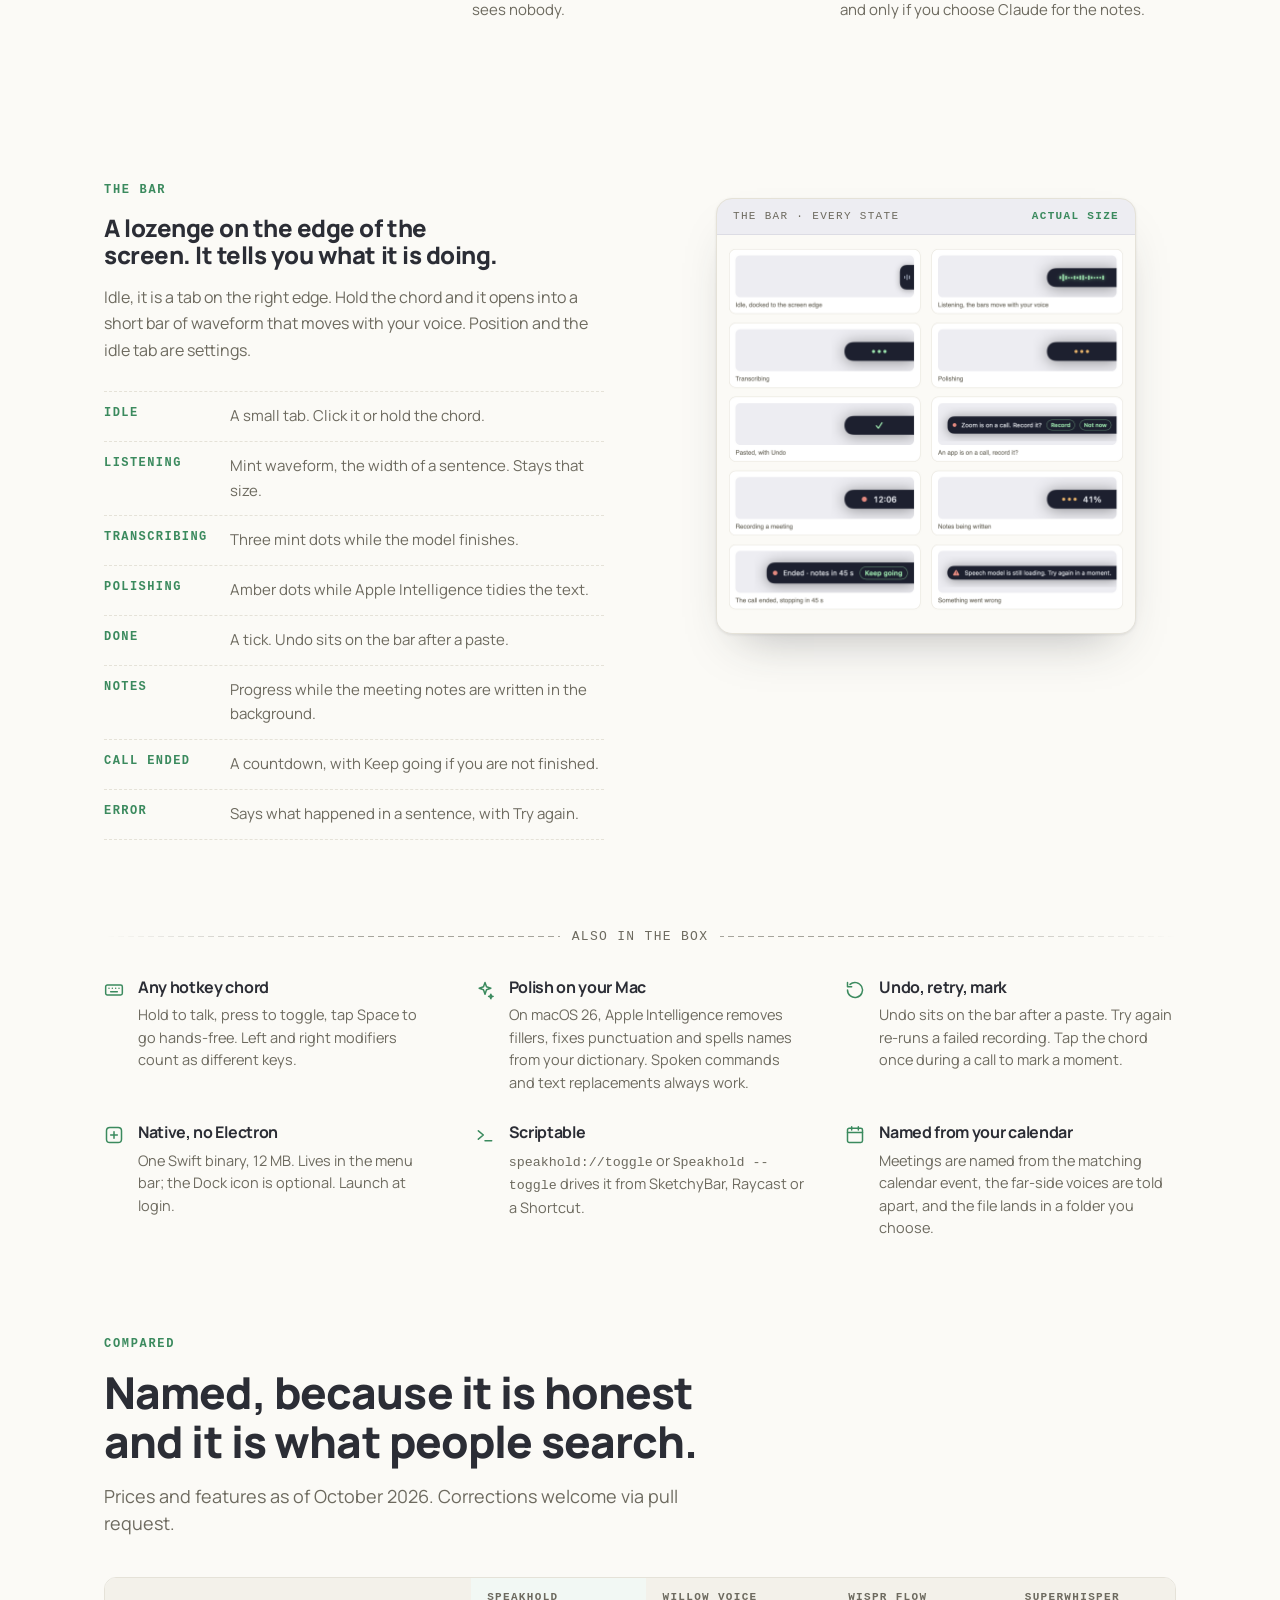
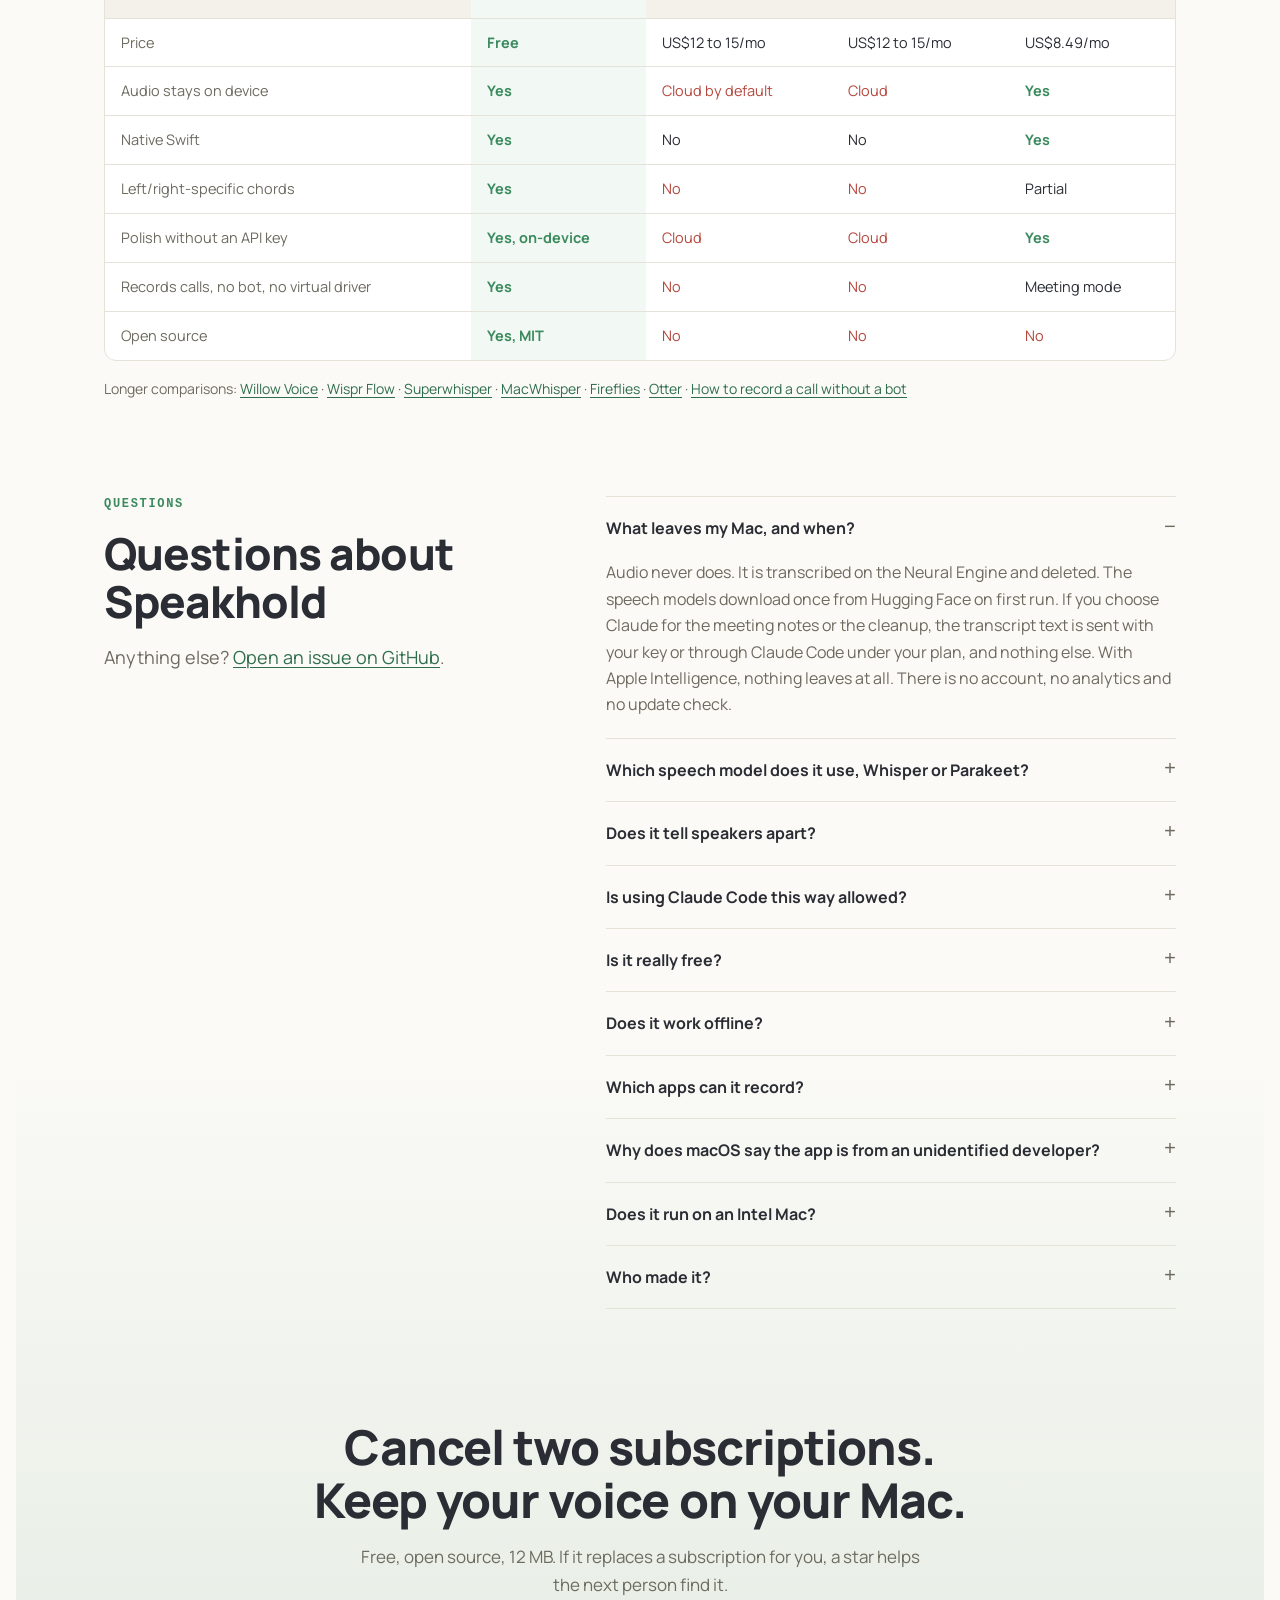
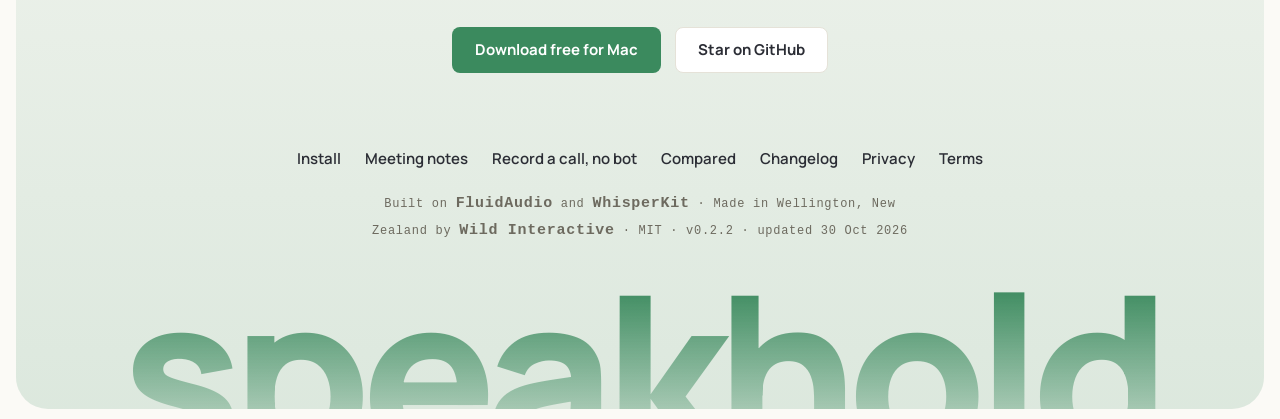
==== commit 5f285632: "Parakeet for dictation, default for English; site FAQ on engines, speakers and Claude Code Co-Author" ====
--- a/docs/index.html
+++ b/docs/index.html
@@ -16,7 +16,7 @@
 <link rel="icon" href="icon.png"><link rel="icon" type="image/png" sizes="32x32" href="favicon-32.png"><link rel="apple-touch-icon" href="apple-touch-icon.png">
 <link rel="preconnect" href="https://fonts.googleapis.com"><link rel="preconnect" href="https://fonts.gstatic.com" crossorigin><link rel="stylesheet" href="https://fonts.googleapis.com/css2?family=Manrope:wght@400;500;600;700;800&display=swap">
 <link rel="stylesheet" href="site.css?v=20261029a">
-<script type="application/ld+json">{"@context": "https://schema.org", "@type": "FAQPage", "mainEntity": [{"@type": "Question", "name": "Is it really free?", "acceptedAnswer": {"@type": "Answer", "text": "Yes. MIT licence, no account, no trial, no Pro tier. It is free because the Mac already has the chip for this, and because a star on GitHub is the only thing it asks for."}}, {"@type": "Question", "name": "Does it work offline?", "acceptedAnswer": {"@type": "Answer", "text": "Dictation does, completely, once the speech model has downloaded on first launch. Meeting notes written by Apple Intelligence also work offline. Only the Claude option needs a connection."}}, {"@type": "Question", "name": "Which apps can it record?", "acceptedAnswer": {"@type": "Answer", "text": "Any app that plays audio: Zoom, Google Meet, Teams, FaceTime, Slack huddles, a browser tab. It records your microphone and what the Mac is playing through macOS's System Audio Recording permission, so there is no virtual audio driver and no bot."}}, {"@type": "Question", "name": "Why does macOS say the app is from an unidentified developer?", "acceptedAnswer": {"@type": "Answer", "text": "It is not notarised yet. On macOS 15 and later, click Done, then System Settings → Privacy & Security → Open Anyway, once. On macOS 14, right-click the app and choose Open. Or skip the dialog with the one-line Terminal install on the install page. The code is on GitHub if you would rather build it yourself."}}, {"@type": "Question", "name": "Does it run on an Intel Mac?", "acceptedAnswer": {"@type": "Answer", "text": "No. It needs Apple Silicon for the Neural Engine, and macOS 14 or later. Polish and on-device notes need macOS 26."}}, {"@type": "Question", "name": "Who made it?", "acceptedAnswer": {"@type": "Answer", "text": "Elliot at Wild Interactive in Wellington, New Zealand. He was paying for Willow to dictate and Fireflies to take notes, both sent his audio off the Mac, and he wrote one small Swift app that does both. It replaced two subscriptions, so he open-sourced it."}}]}</script>
+<script type="application/ld+json">{"@context": "https://schema.org", "@type": "FAQPage", "mainEntity": [{"@type": "Question", "name": "Is it really free?", "acceptedAnswer": {"@type": "Answer", "text": "Yes. MIT licence, no account, no trial, no Pro tier. It is free because the Mac already has the chip for this, and because a star on GitHub is the only thing it asks for."}}, {"@type": "Question", "name": "Does it work offline?", "acceptedAnswer": {"@type": "Answer", "text": "Dictation does, completely, once the speech model has downloaded on first launch. Meeting notes written by Apple Intelligence also work offline. Only the Claude option needs a connection."}}, {"@type": "Question", "name": "Which apps can it record?", "acceptedAnswer": {"@type": "Answer", "text": "Any app that plays audio: Zoom, Google Meet, Teams, FaceTime, Slack huddles, a browser tab. It records your microphone and what the Mac is playing through macOS's System Audio Recording permission, so there is no virtual audio driver and no bot."}}, {"@type": "Question", "name": "Why does macOS say the app is from an unidentified developer?", "acceptedAnswer": {"@type": "Answer", "text": "It is not notarised yet. On macOS 15 and later, click Done, then System Settings → Privacy & Security → Open Anyway, once. On macOS 14, right-click the app and choose Open. Or skip the dialog with the one-line Terminal install on the install page. The code is on GitHub if you would rather build it yourself."}}, {"@type": "Question", "name": "Does it run on an Intel Mac?", "acceptedAnswer": {"@type": "Answer", "text": "No. It needs Apple Silicon for the Neural Engine, and macOS 14 or later. Polish and on-device notes need macOS 26."}}, {"@type": "Question", "name": "Who made it?", "acceptedAnswer": {"@type": "Answer", "text": "Elliot at Wild Interactive in Wellington, New Zealand. He was paying for Willow to dictate and Fireflies to take notes, both sent his audio off the Mac, and he wrote one small Swift app that does both. It replaced two subscriptions, so he open-sourced it."}}, {"@type": "Question", "name": "Which speech model does it use, Whisper or Parakeet?", "acceptedAnswer": {"@type": "Answer", "text": "Both are built in. Parakeet is the default for English: faster, the same words, and silent over music where Whisper writes Thank you. Whisper Large v3 Turbo covers other languages and dictionary-in-the-decoder. Meetings use the same Parakeet model, loaded once."}}, {"@type": "Question", "name": "Does it tell speakers apart?", "acceptedAnswer": {"@type": "Answer", "text": "Your microphone and the Mac's audio are two streams, so your side and theirs never mix. On the far side an optional on-device speaker model labels Speaker 1, 2, 3."}}, {"@type": "Question", "name": "Is using Claude Code this way allowed?", "acceptedAnswer": {"@type": "Answer", "text": "Speakhold runs the claude command in print mode on your own Mac under your own login, the same as typing the prompt into a terminal. No key is extracted and nothing is proxied."}}]}</script>
 <script type="application/ld+json">{"@context": "https://schema.org", "@type": "SoftwareApplication", "name": "Speakhold", "operatingSystem": "macOS 14+", "applicationCategory": "UtilitiesApplication", "offers": {"@type": "Offer", "price": "0", "priceCurrency": "USD"}, "url": "https://speakhold.wildinteractive.app/", "downloadUrl": "https://github.com/sturzael/speakhold/releases/latest", "softwareVersion": "0.2.2", "license": "https://opensource.org/licenses/MIT", "description": "Free, open-source dictation and meeting notes for Mac. Hold a key to talk; press record and the notes write themselves. No subscription, no bot, no cloud."}</script>
 </head>
 <body>
@@ -103,7 +103,7 @@
       <div class="copy">
         <h3>Talk, and it types.</h3>
         <p>Hold the chord, say the sentence, let go. It lands in Slack, Mail, Xcode, the browser, wherever the cursor is, with the ums gone and your names spelled right. Left and right modifiers are different keys, so the default collides with nothing.</p>
-        <p class="spec">Whisper Large v3 Turbo on the Neural Engine · polish on-device with Apple Intelligence · undo on the bar</p>
+        <p class="spec">Parakeet or Whisper on the Neural Engine · polish on-device with Apple Intelligence · undo on the bar</p>
         <a class="more" href="vs/willow-voice.html">Compared with Willow Voice <svg viewBox="0 0 24 24" width="16" height="16" fill="none" stroke="currentColor" stroke-width="2" stroke-linecap="round" stroke-linejoin="round" aria-hidden="true"><path d="M5 12h14M13 6l6 6-6 6"/></svg></a>
       </div>
       <figure class="shot">
@@ -155,7 +155,7 @@
         <ol>
           <li><div class="dot"><i></i><b></b></div><div class="t"><h4>Hold</h4><p>Left ⌃ + left ⌥, or any chord you choose. Press once to toggle, tap Space to go hands-free.</p></div></li>
           <li><div class="dot"><i></i><b></b></div><div class="t"><h4>Talk</h4><p>The bar opens at the edge of the screen and moves with your voice. The microphone is only open while you hold.</p></div></li>
-          <li><div class="dot"><i></i><b></b></div><div class="t"><h4>Let go</h4><p>Whisper runs in-process, the polish removes fillers, and the sentence is pasted into the frontmost app.</p></div></li>
+          <li><div class="dot"><i></i><b></b></div><div class="t"><h4>Let go</h4><p>Parakeet (or Whisper) runs in-process, the polish removes fillers, and the sentence is pasted into the frontmost app.</p></div></li>
         </ol>
         <p class="kicker lane second">Meetings</p>
         <ol>
@@ -195,7 +195,7 @@
       <div>
         <svg viewBox="0 0 24 24" fill="none" stroke="currentColor" stroke-width="1.8" stroke-linecap="round" stroke-linejoin="round" aria-hidden="true"><path d="M7 18a5 5 0 0 1-1-9.9A7 7 0 0 1 19 9a4 4 0 0 1 1 7.9"/><path d="M4 4l16 16" stroke-width="2"/></svg>
         <h3>Upload your voice</h3>
-        <p>Whisper runs on the Neural Engine. Audio is transcribed on the Mac and <b>deleted</b>. The only thing that can leave is transcript text, and only if you choose Claude for the notes.</p>
+        <p>Parakeet and Whisper run on the Neural Engine. Audio is transcribed on the Mac and <b>deleted</b>. The only thing that can leave is transcript text, and only if you choose Claude for the notes.</p>
       </div>
     </div>
   </div>
@@ -211,7 +211,7 @@
         <ul class="state-list">
           <li><b>Idle</b><span>A small tab. Click it or hold the chord.</span></li>
           <li><b>Listening</b><span>Mint waveform, the width of a sentence. Stays that size.</span></li>
-          <li><b>Transcribing</b><span>Three mint dots while Whisper finishes.</span></li>
+          <li><b>Transcribing</b><span>Three mint dots while the model finishes.</span></li>
           <li><b>Polishing</b><span>Amber dots while Apple Intelligence tidies the text.</span></li>
           <li><b>Done</b><span>A tick. Undo sits on the bar after a paste.</span></li>
           <li><b>Notes</b><span>Progress while the meeting notes are written in the background.</span></li>
@@ -273,7 +273,10 @@
         <p class="sub">Anything else? <a href="https://github.com/sturzael/speakhold/issues">Open an issue on GitHub</a>.</p>
       </div>
       <div>
-        <details open><summary>What leaves my Mac, and when?</summary><p>Audio never does. It is transcribed on the Neural Engine and deleted. If you choose Claude for the meeting notes, the transcript text is sent with your key or through Claude Code under your plan, and nothing else. With Apple Intelligence, nothing leaves at all.</p></details>
+        <details open><summary>What leaves my Mac, and when?</summary><p>Audio never does. It is transcribed on the Neural Engine and deleted. The speech models download once from Hugging Face on first run. If you choose Claude for the meeting notes or the cleanup, the transcript text is sent with your key or through Claude Code under your plan, and nothing else. With Apple Intelligence, nothing leaves at all. There is no account, no analytics and no update check.</p></details>
+        <details><summary>Which speech model does it use, Whisper or Parakeet?</summary><p>Both are built in. Parakeet (NVIDIA, through FluidAudio) is the default for English: on the same six-second clip it took 0.1 s against Whisper's 0.7 s, gave the same words, and stays silent over music where Whisper writes "Thank you". Whisper Large v3 Turbo is there for other languages and for people who want the personal dictionary applied inside the decoder. Meetings use the same Parakeet model, loaded once. Switch in Settings → General → Engine.</p></details>
+        <details><summary>Does it tell speakers apart?</summary><p>Your microphone and the Mac's audio are recorded as two streams, so your side and theirs never mix. On the far side, turn on "Tell the other voices apart" in Settings → Meetings and an on-device speaker model labels Speaker 1, 2, 3.</p></details>
+        <details><summary>Is using Claude Code this way allowed?</summary><p>Speakhold runs the claude command in print mode on your own Mac under your own login, the same as typing the prompt into a terminal. No key is extracted and nothing is proxied. If that ever changes, the API key path and Apple Intelligence are already there.</p></details>
         <details><summary>Is it really free?</summary><p>Yes. MIT licence, no account, no trial, no Pro tier. It is free because the Mac already has the chip for this, and because a star on GitHub is the only thing it asks for.</p></details>
         <details><summary>Does it work offline?</summary><p>Dictation does, completely, once the speech model has downloaded on first launch. Meeting notes written by Apple Intelligence also work offline. Only the Claude option needs a connection.</p></details>
         <details><summary>Which apps can it record?</summary><p>Any app that plays audio: Zoom, Google Meet, Teams, FaceTime, Slack huddles, a browser tab. It records your microphone and what the Mac is playing through macOS's System Audio Recording permission, so there is no virtual audio driver and no bot.</p></details>
@@ -302,7 +305,7 @@
           <li><a href="privacy.html">Privacy</a></li>
           <li><a href="terms.html">Terms</a></li>
         </ul>
-        <p class="credit">Built on <a href="https://github.com/argmaxinc/WhisperKit">WhisperKit</a> · Made in Wellington, New Zealand by <a href="https://wildinteractive.co.nz">Wild Interactive</a> · MIT · v0.2.2 · updated 29 Oct 2026</p>
+        <p class="credit">Built on <a href="https://github.com/FluidInference/FluidAudio">FluidAudio</a> and <a href="https://github.com/argmaxinc/WhisperKit">WhisperKit</a> · Made in Wellington, New Zealand by <a href="https://wildinteractive.co.nz">Wild Interactive</a> · MIT · v0.2.2 · updated 30 Oct 2026</p>
       </nav>
     </div>
     <div class="mark" aria-hidden="true"><span>speakhold</span></div>
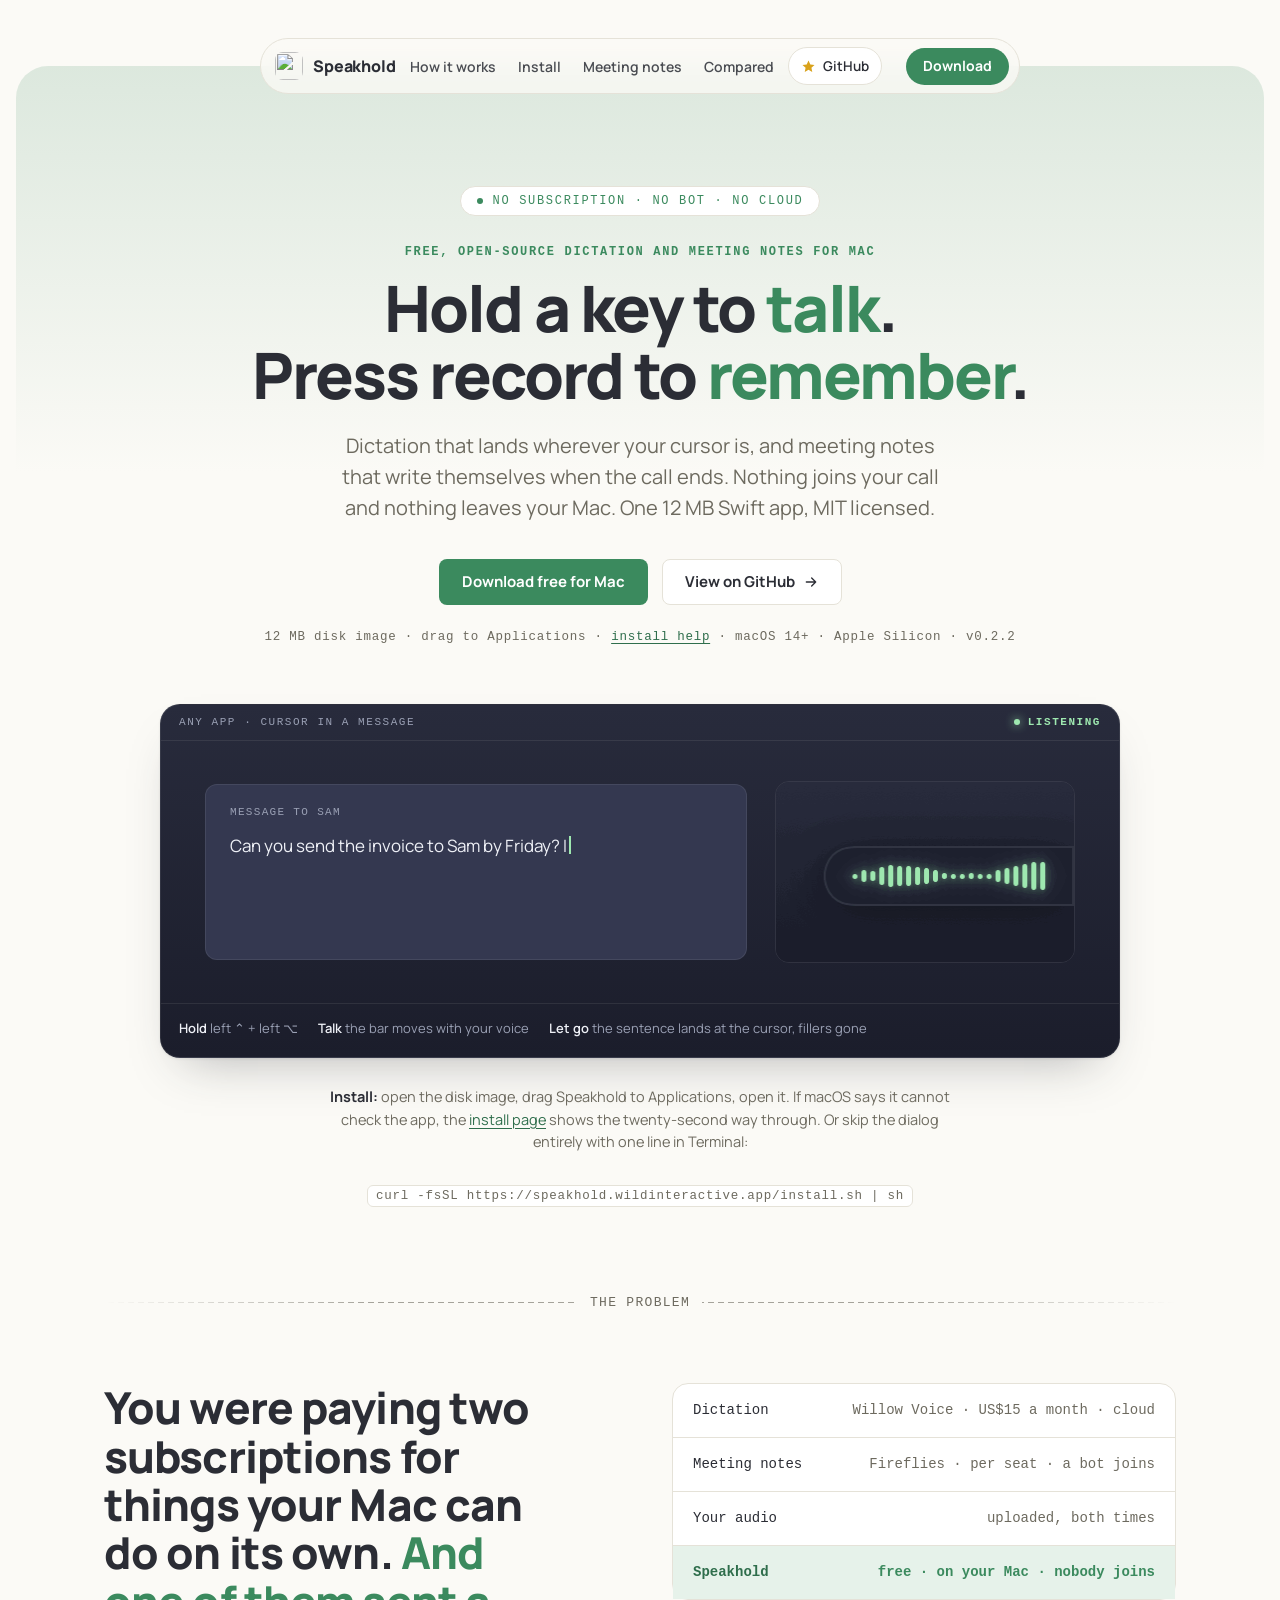
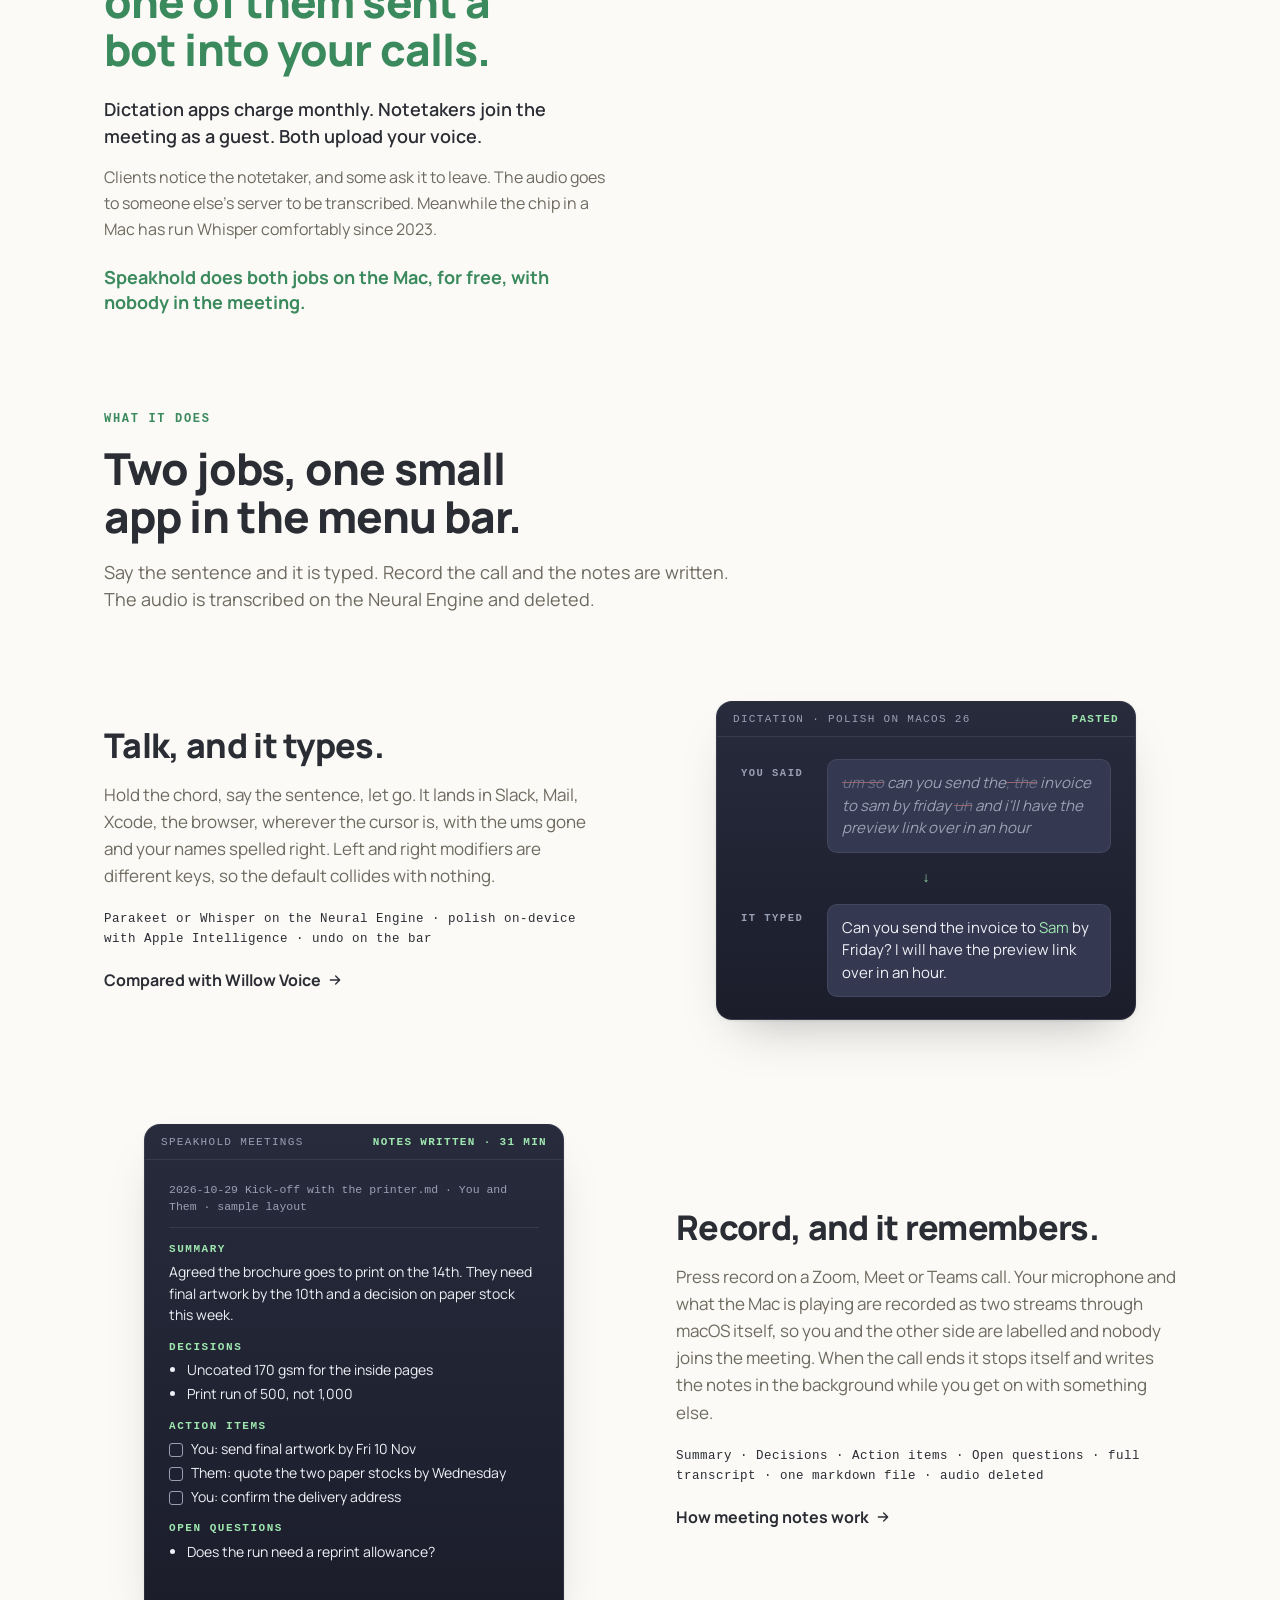
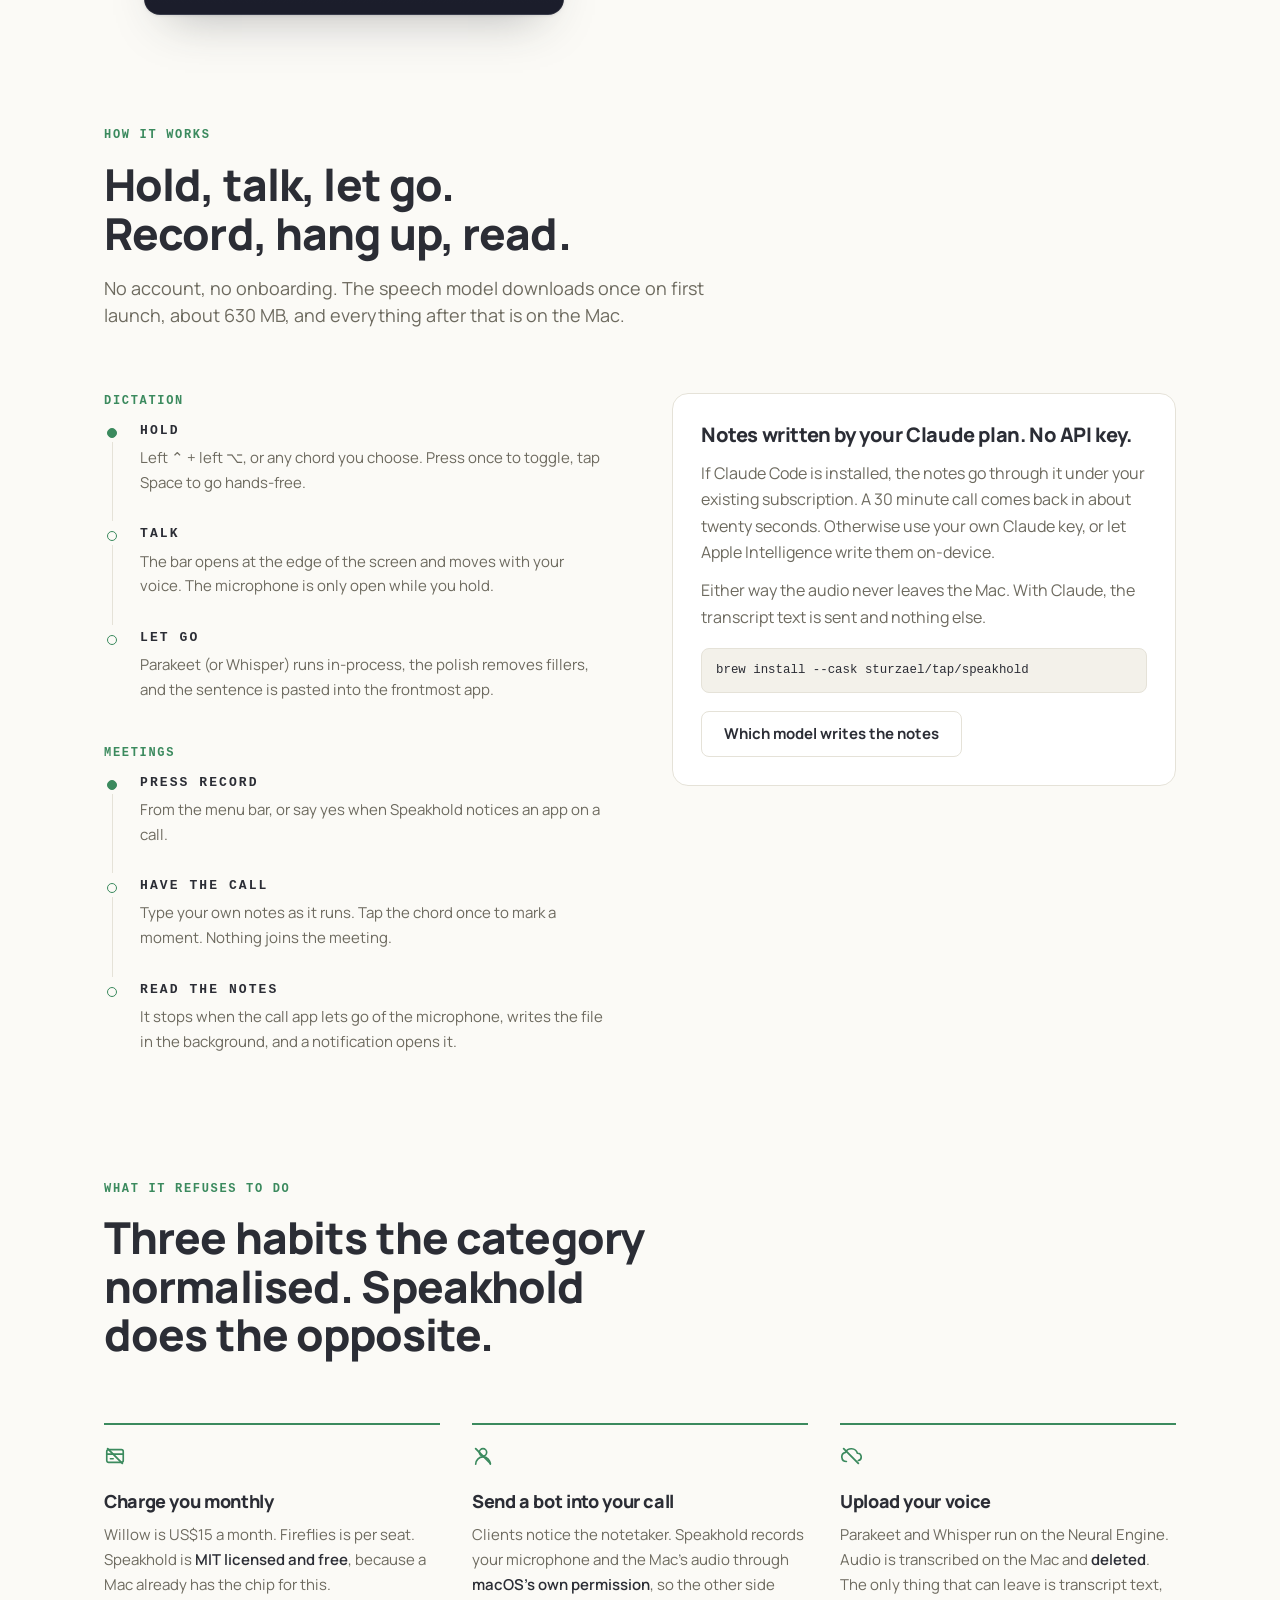
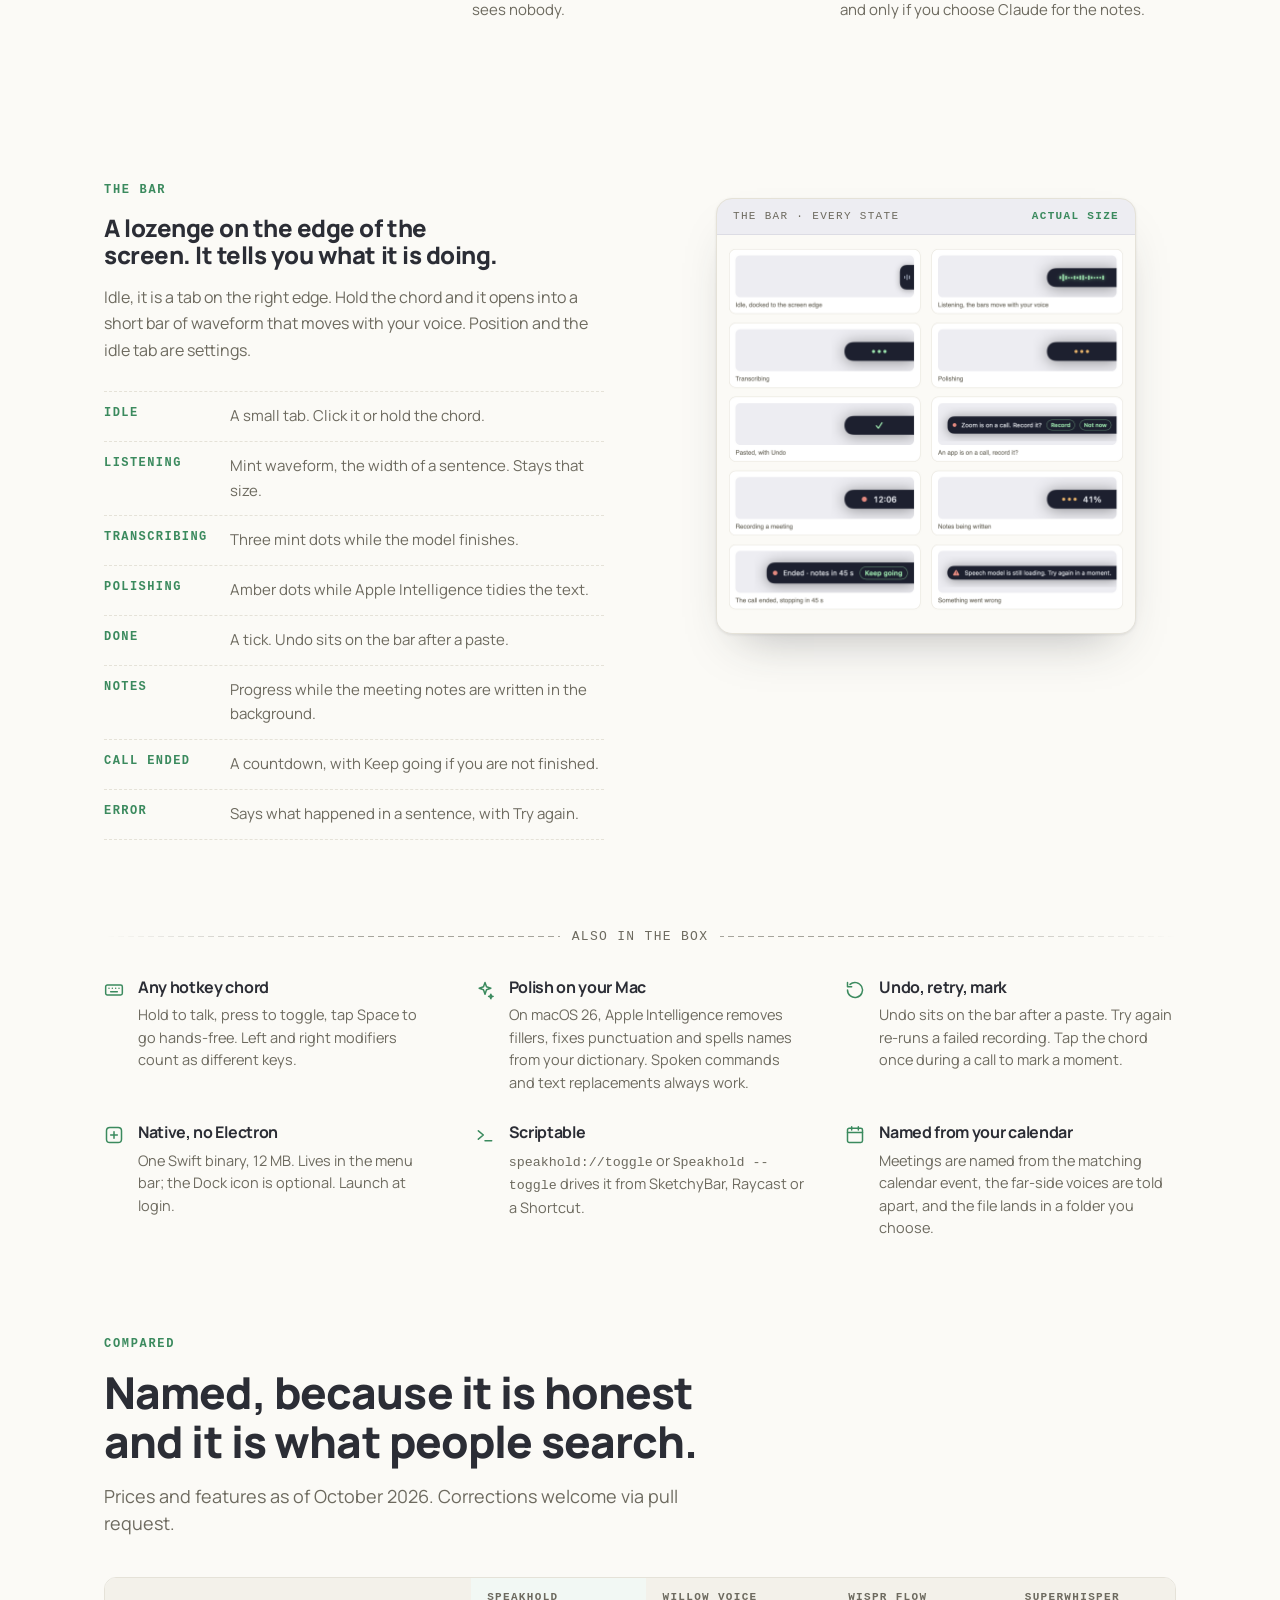
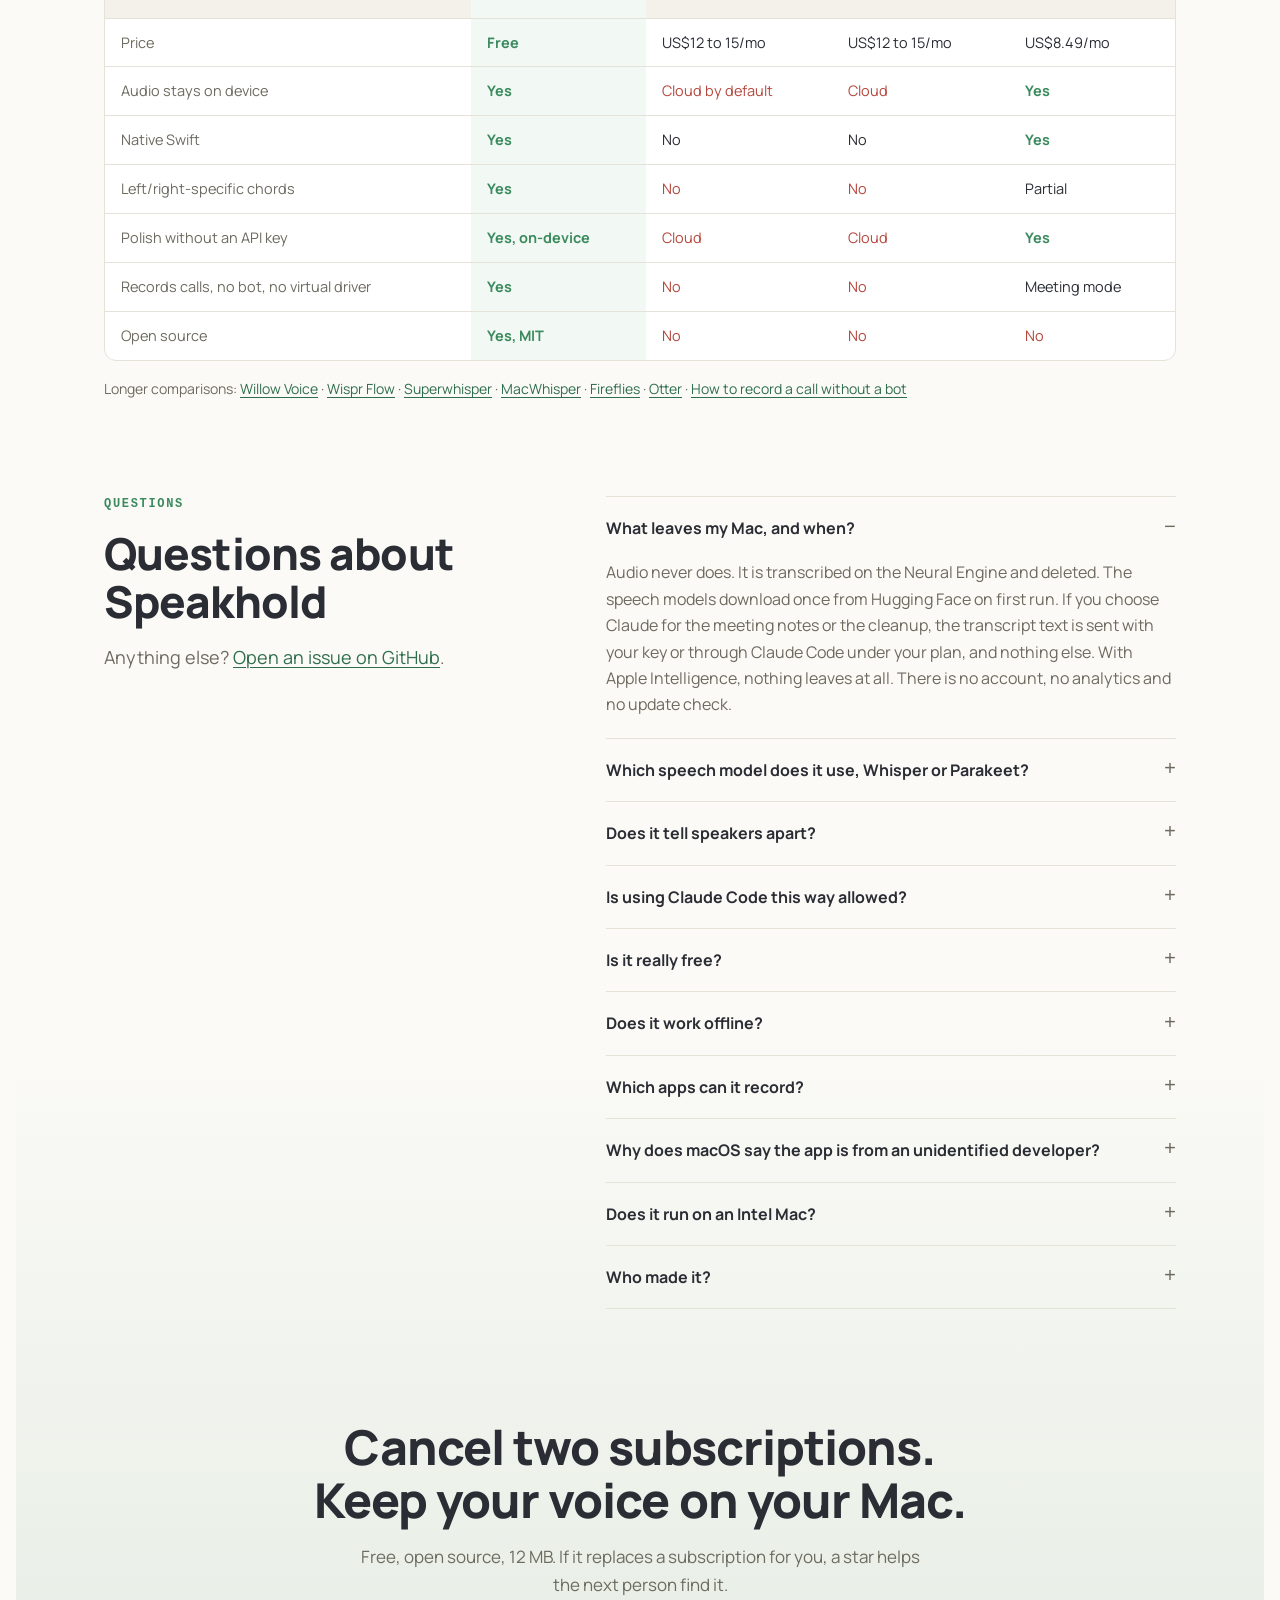
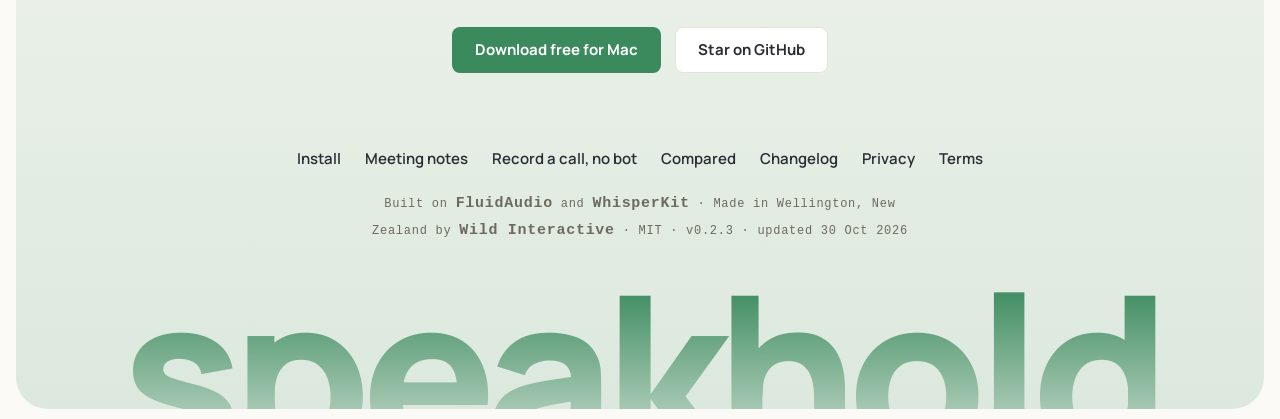
==== commit 76c9fb04: "0.2.3: Parakeet for dictation, default for English Co-Authored-By: Claude Fable 5.1 <noreply@anthrop" ====
--- a/docs/index.html
+++ b/docs/index.html
@@ -17,7 +17,7 @@
 <link rel="preconnect" href="https://fonts.googleapis.com"><link rel="preconnect" href="https://fonts.gstatic.com" crossorigin><link rel="stylesheet" href="https://fonts.googleapis.com/css2?family=Manrope:wght@400;500;600;700;800&display=swap">
 <link rel="stylesheet" href="site.css?v=20261029a">
 <script type="application/ld+json">{"@context": "https://schema.org", "@type": "FAQPage", "mainEntity": [{"@type": "Question", "name": "Is it really free?", "acceptedAnswer": {"@type": "Answer", "text": "Yes. MIT licence, no account, no trial, no Pro tier. It is free because the Mac already has the chip for this, and because a star on GitHub is the only thing it asks for."}}, {"@type": "Question", "name": "Does it work offline?", "acceptedAnswer": {"@type": "Answer", "text": "Dictation does, completely, once the speech model has downloaded on first launch. Meeting notes written by Apple Intelligence also work offline. Only the Claude option needs a connection."}}, {"@type": "Question", "name": "Which apps can it record?", "acceptedAnswer": {"@type": "Answer", "text": "Any app that plays audio: Zoom, Google Meet, Teams, FaceTime, Slack huddles, a browser tab. It records your microphone and what the Mac is playing through macOS's System Audio Recording permission, so there is no virtual audio driver and no bot."}}, {"@type": "Question", "name": "Why does macOS say the app is from an unidentified developer?", "acceptedAnswer": {"@type": "Answer", "text": "It is not notarised yet. On macOS 15 and later, click Done, then System Settings → Privacy & Security → Open Anyway, once. On macOS 14, right-click the app and choose Open. Or skip the dialog with the one-line Terminal install on the install page. The code is on GitHub if you would rather build it yourself."}}, {"@type": "Question", "name": "Does it run on an Intel Mac?", "acceptedAnswer": {"@type": "Answer", "text": "No. It needs Apple Silicon for the Neural Engine, and macOS 14 or later. Polish and on-device notes need macOS 26."}}, {"@type": "Question", "name": "Who made it?", "acceptedAnswer": {"@type": "Answer", "text": "Elliot at Wild Interactive in Wellington, New Zealand. He was paying for Willow to dictate and Fireflies to take notes, both sent his audio off the Mac, and he wrote one small Swift app that does both. It replaced two subscriptions, so he open-sourced it."}}, {"@type": "Question", "name": "Which speech model does it use, Whisper or Parakeet?", "acceptedAnswer": {"@type": "Answer", "text": "Both are built in. Parakeet is the default for English: faster, the same words, and silent over music where Whisper writes Thank you. Whisper Large v3 Turbo covers other languages and dictionary-in-the-decoder. Meetings use the same Parakeet model, loaded once."}}, {"@type": "Question", "name": "Does it tell speakers apart?", "acceptedAnswer": {"@type": "Answer", "text": "Your microphone and the Mac's audio are two streams, so your side and theirs never mix. On the far side an optional on-device speaker model labels Speaker 1, 2, 3."}}, {"@type": "Question", "name": "Is using Claude Code this way allowed?", "acceptedAnswer": {"@type": "Answer", "text": "Speakhold runs the claude command in print mode on your own Mac under your own login, the same as typing the prompt into a terminal. No key is extracted and nothing is proxied."}}]}</script>
-<script type="application/ld+json">{"@context": "https://schema.org", "@type": "SoftwareApplication", "name": "Speakhold", "operatingSystem": "macOS 14+", "applicationCategory": "UtilitiesApplication", "offers": {"@type": "Offer", "price": "0", "priceCurrency": "USD"}, "url": "https://speakhold.wildinteractive.app/", "downloadUrl": "https://github.com/sturzael/speakhold/releases/latest", "softwareVersion": "0.2.2", "license": "https://opensource.org/licenses/MIT", "description": "Free, open-source dictation and meeting notes for Mac. Hold a key to talk; press record and the notes write themselves. No subscription, no bot, no cloud."}</script>
+<script type="application/ld+json">{"@context": "https://schema.org", "@type": "SoftwareApplication", "name": "Speakhold", "operatingSystem": "macOS 14+", "applicationCategory": "UtilitiesApplication", "offers": {"@type": "Offer", "price": "0", "priceCurrency": "USD"}, "url": "https://speakhold.wildinteractive.app/", "downloadUrl": "https://github.com/sturzael/speakhold/releases/latest", "softwareVersion": "0.2.3", "license": "https://opensource.org/licenses/MIT", "description": "Free, open-source dictation and meeting notes for Mac. Hold a key to talk; press record and the notes write themselves. No subscription, no bot, no cloud."}</script>
 </head>
 <body>
 
@@ -305,7 +305,7 @@
           <li><a href="privacy.html">Privacy</a></li>
           <li><a href="terms.html">Terms</a></li>
         </ul>
-        <p class="credit">Built on <a href="https://github.com/FluidInference/FluidAudio">FluidAudio</a> and <a href="https://github.com/argmaxinc/WhisperKit">WhisperKit</a> · Made in Wellington, New Zealand by <a href="https://wildinteractive.co.nz">Wild Interactive</a> · MIT · v0.2.2 · updated 30 Oct 2026</p>
+        <p class="credit">Built on <a href="https://github.com/FluidInference/FluidAudio">FluidAudio</a> and <a href="https://github.com/argmaxinc/WhisperKit">WhisperKit</a> · Made in Wellington, New Zealand by <a href="https://wildinteractive.co.nz">Wild Interactive</a> · MIT · v0.2.3 · updated 30 Oct 2026</p>
       </nav>
     </div>
     <div class="mark" aria-hidden="true"><span>speakhold</span></div>
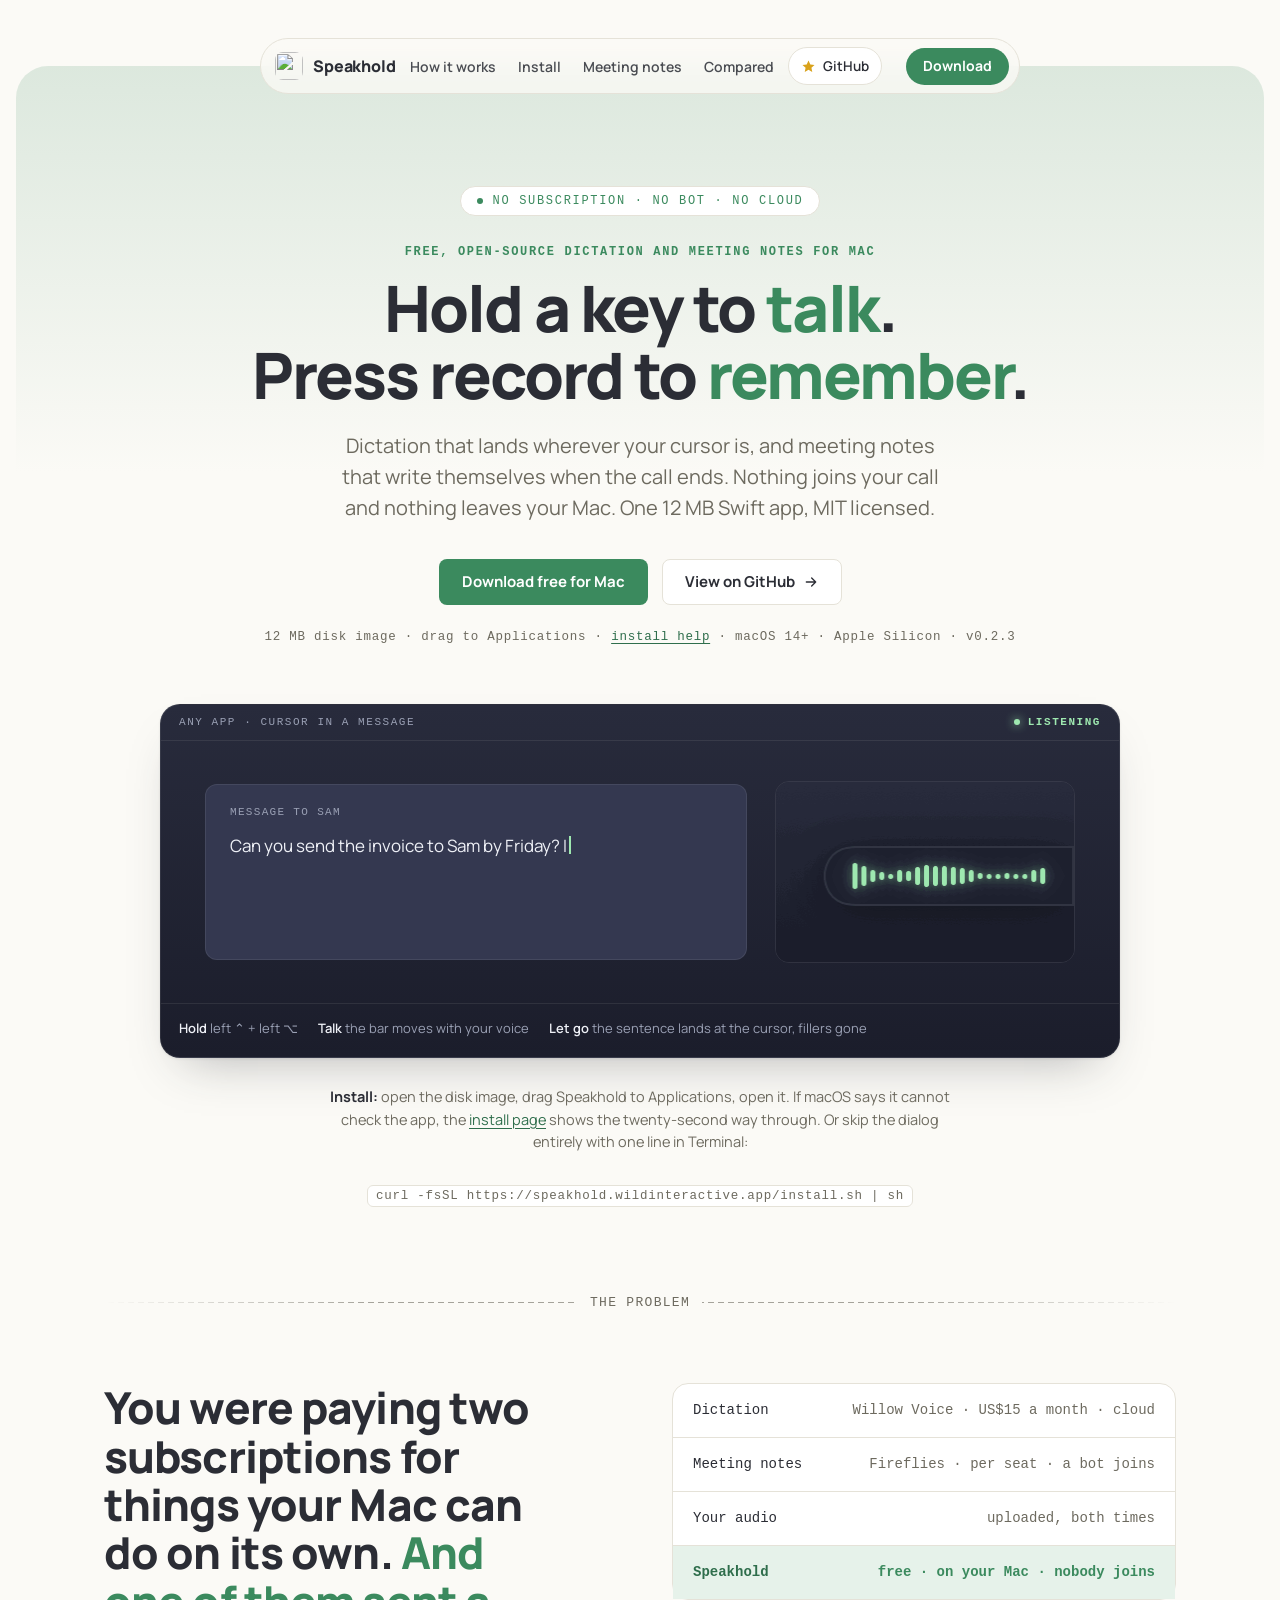
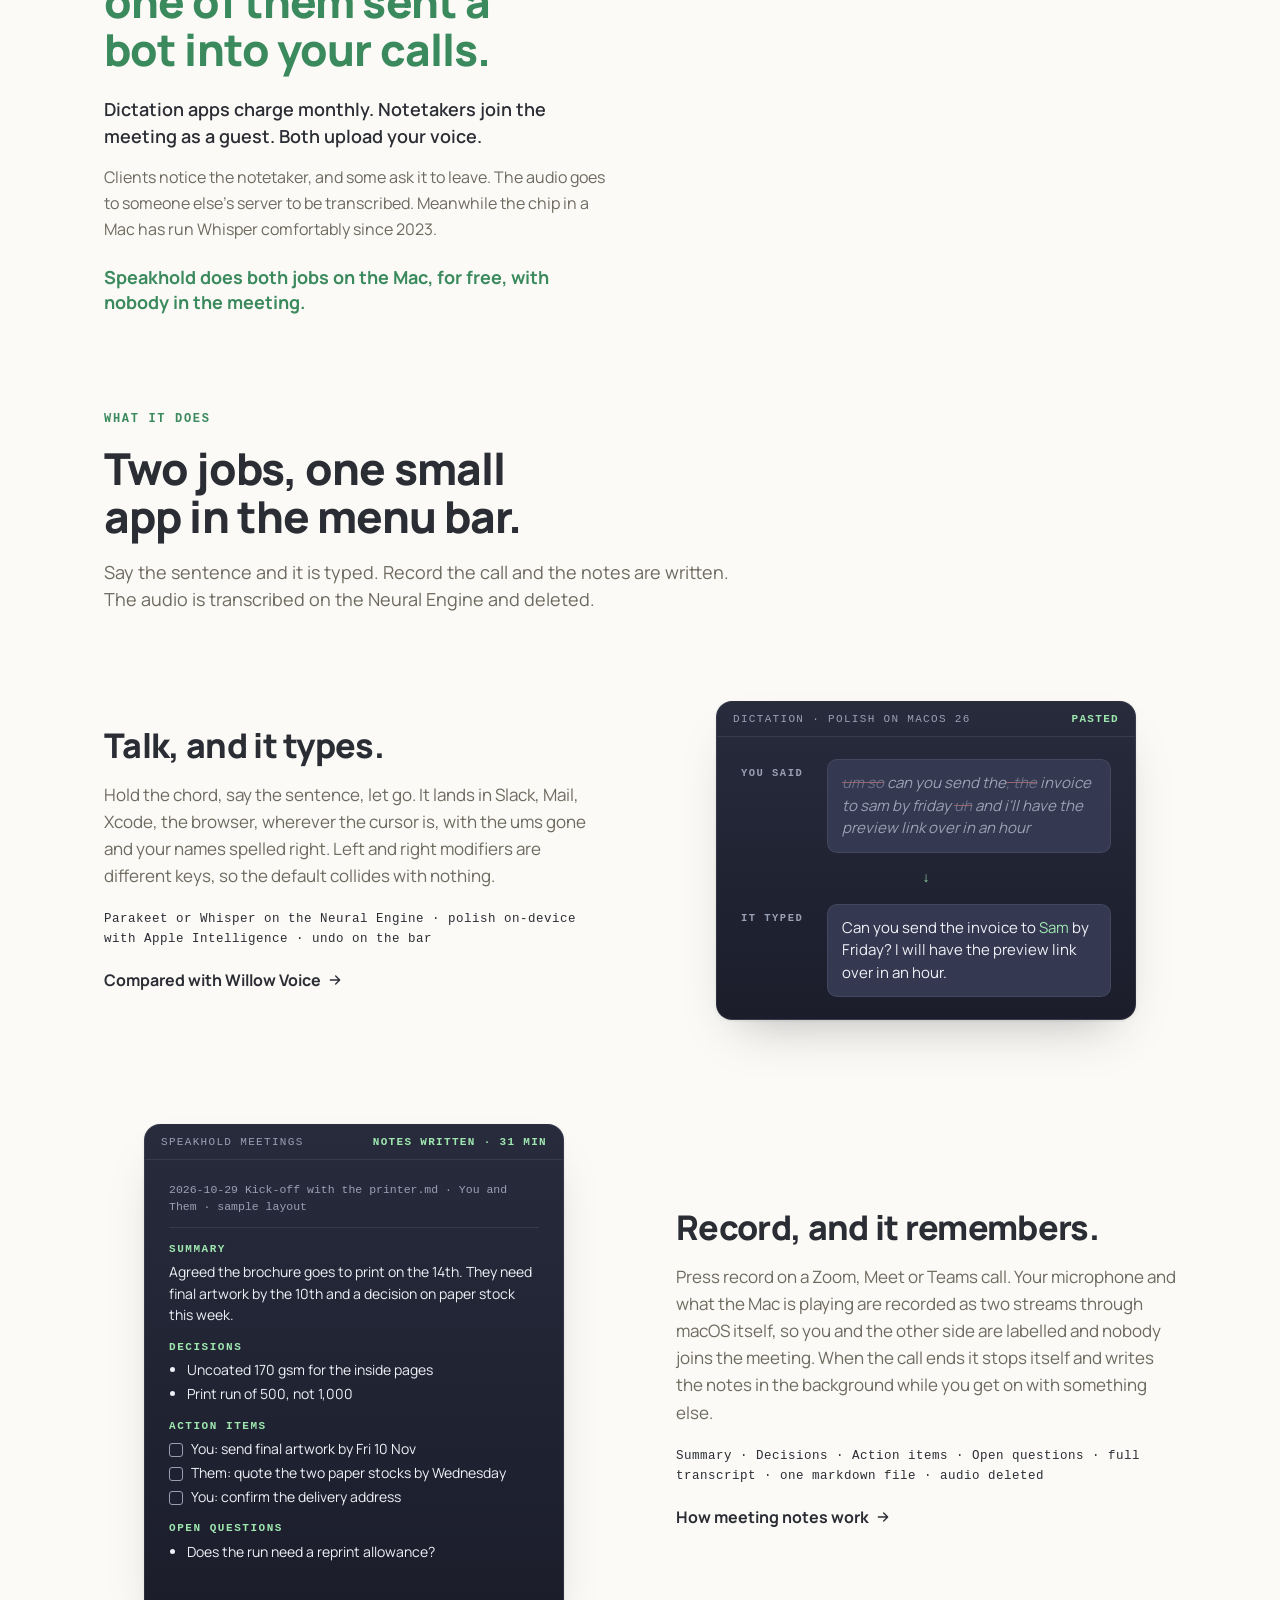
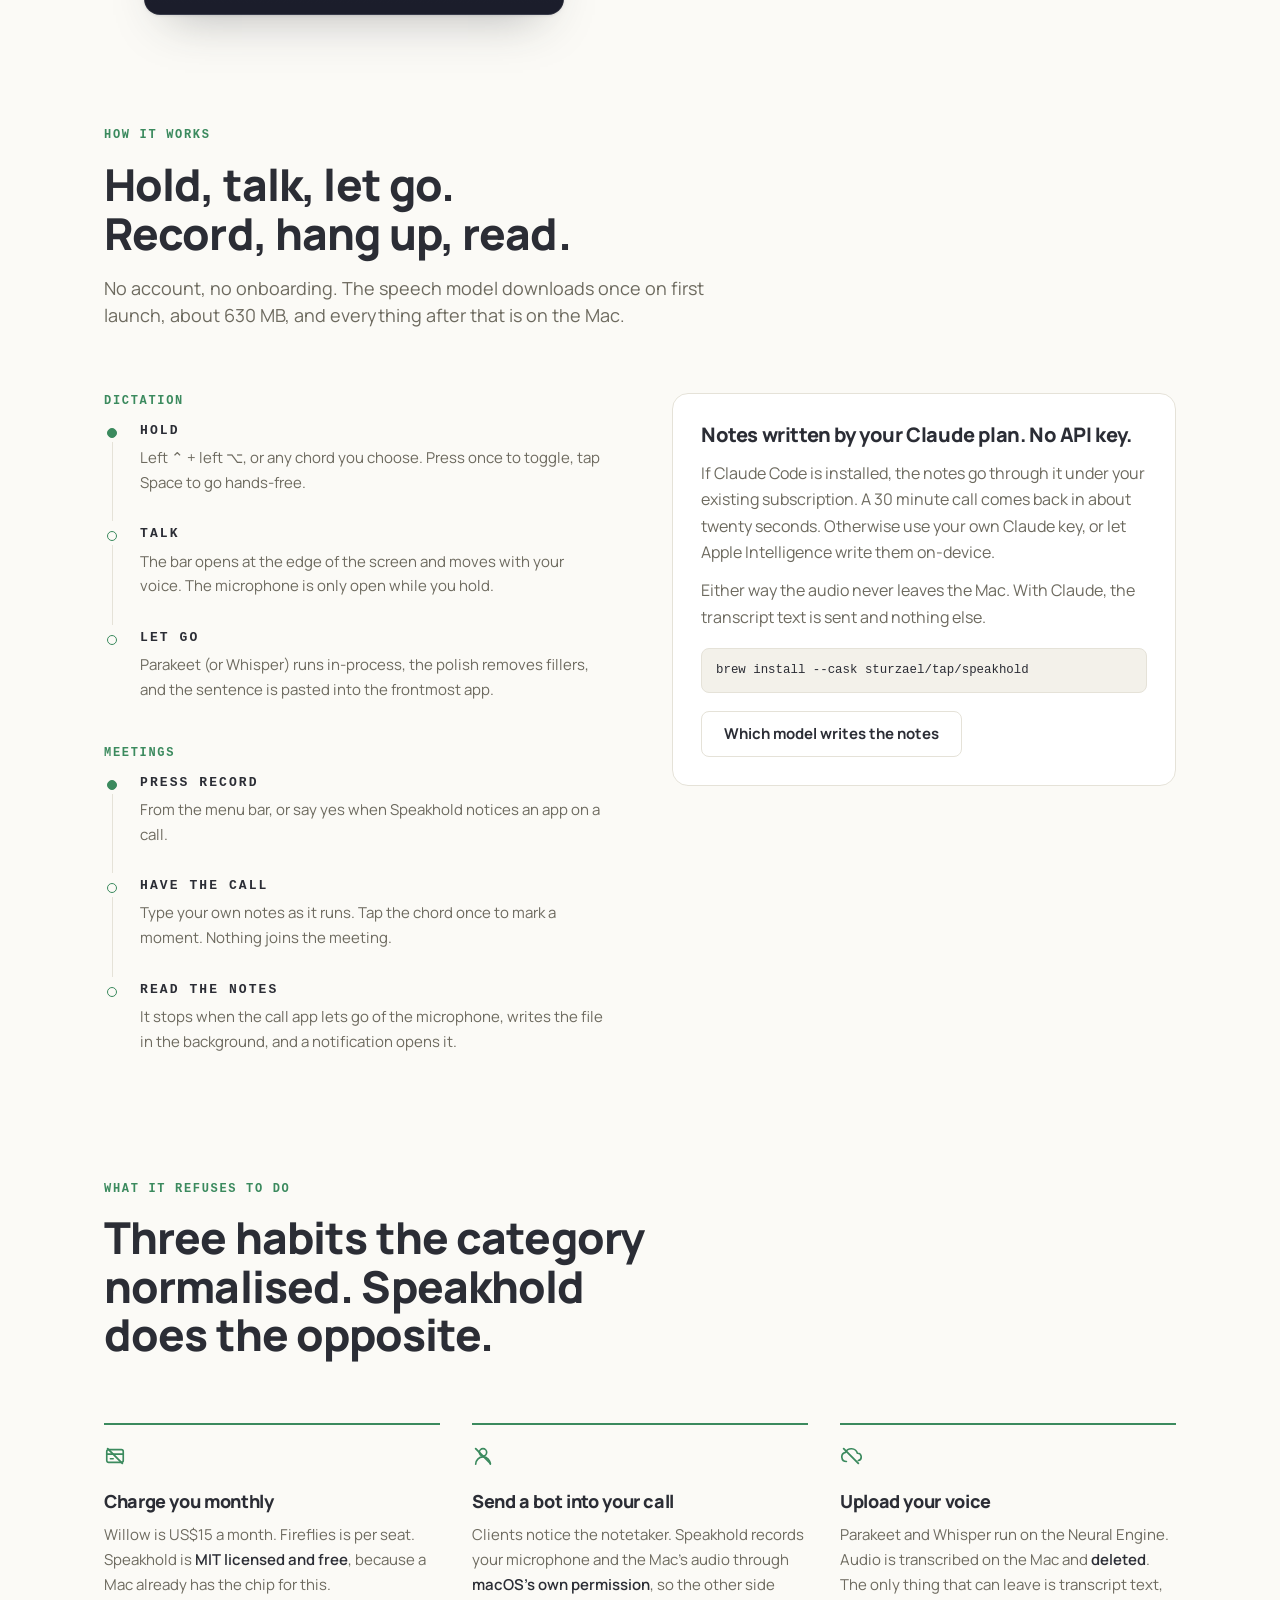
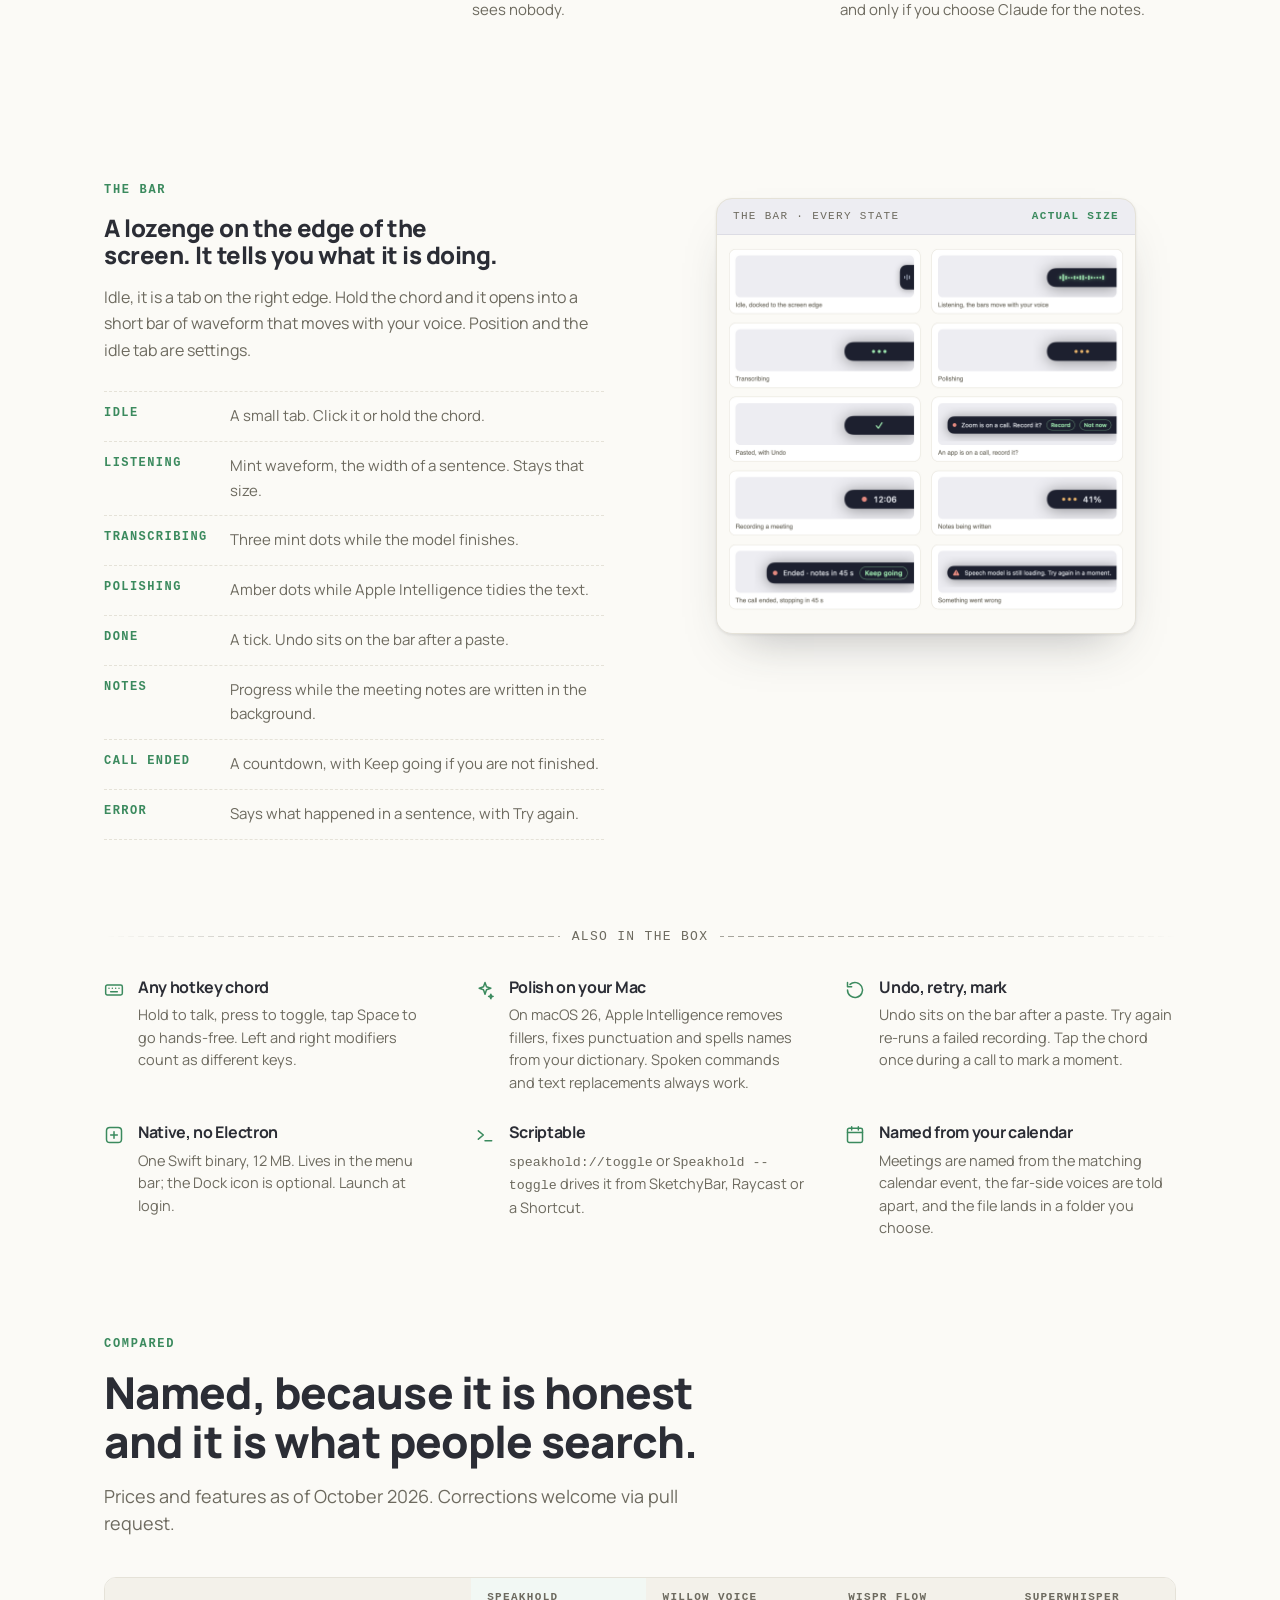
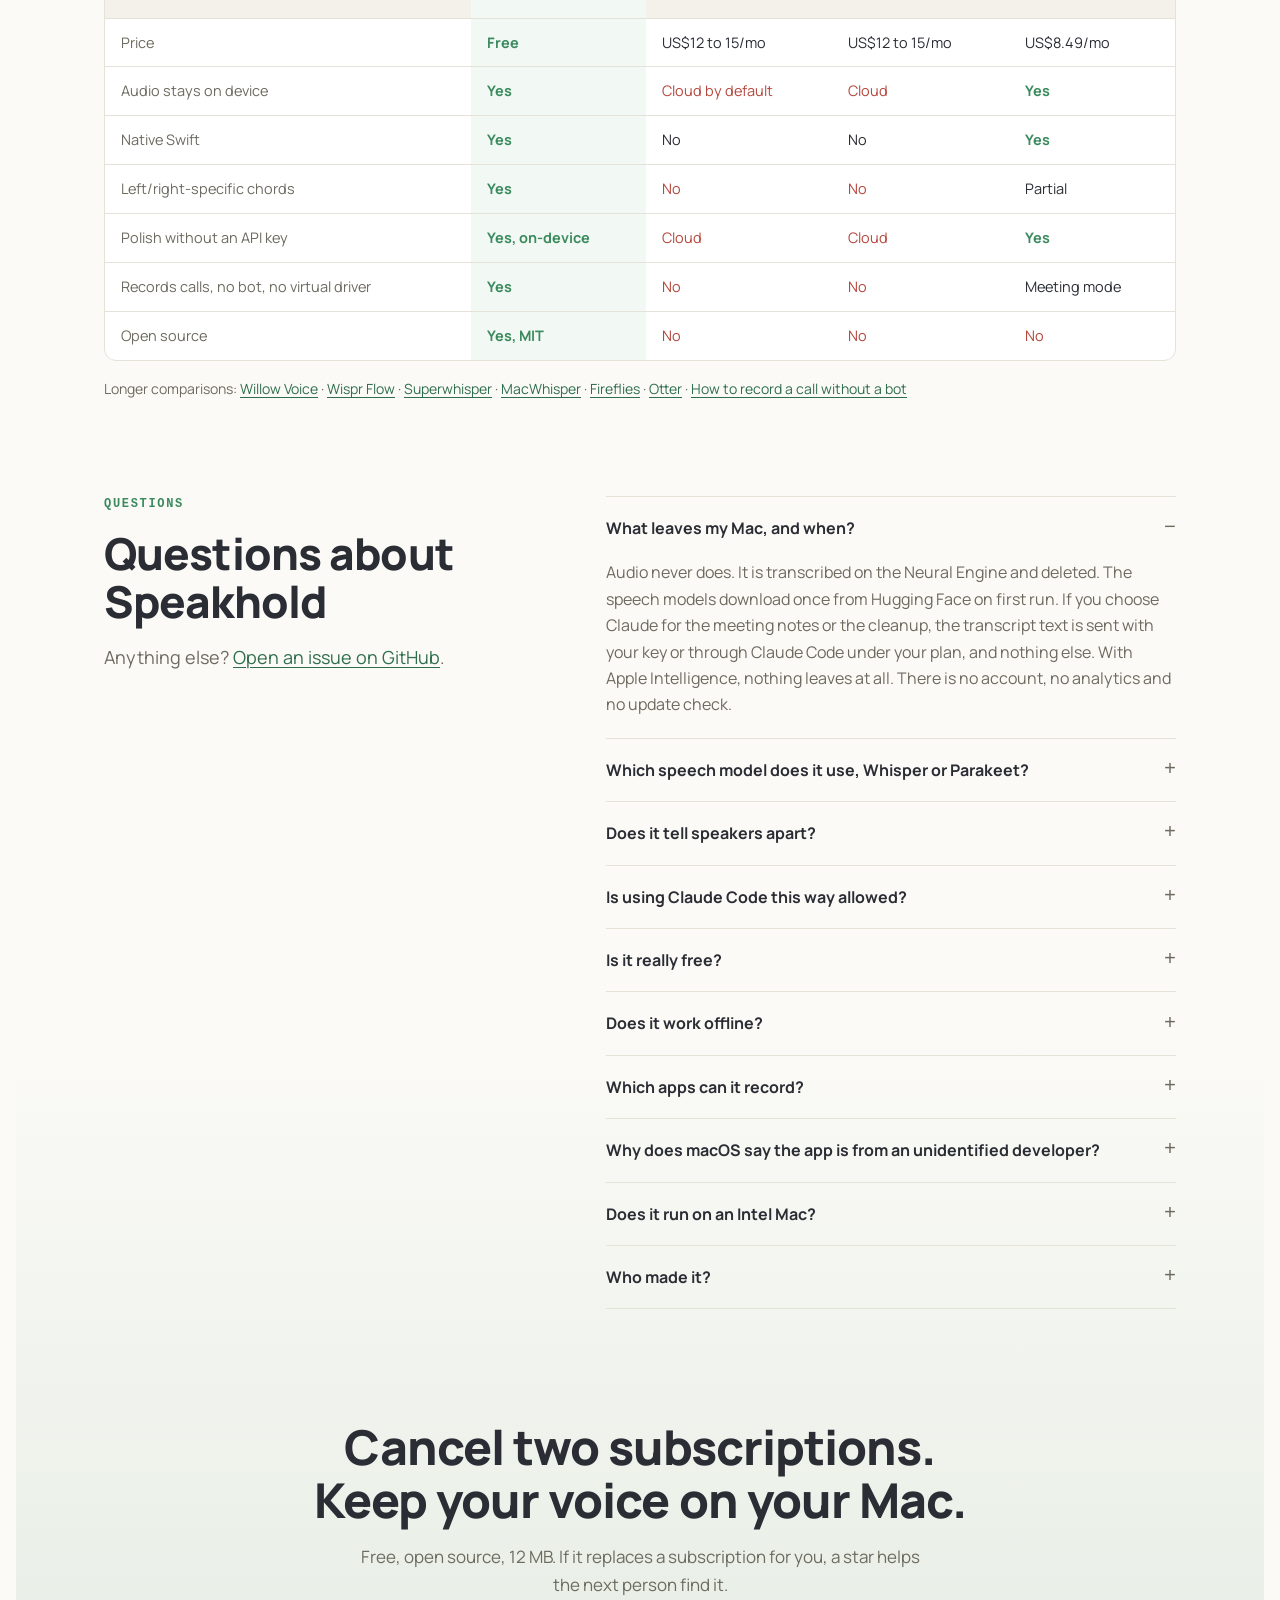
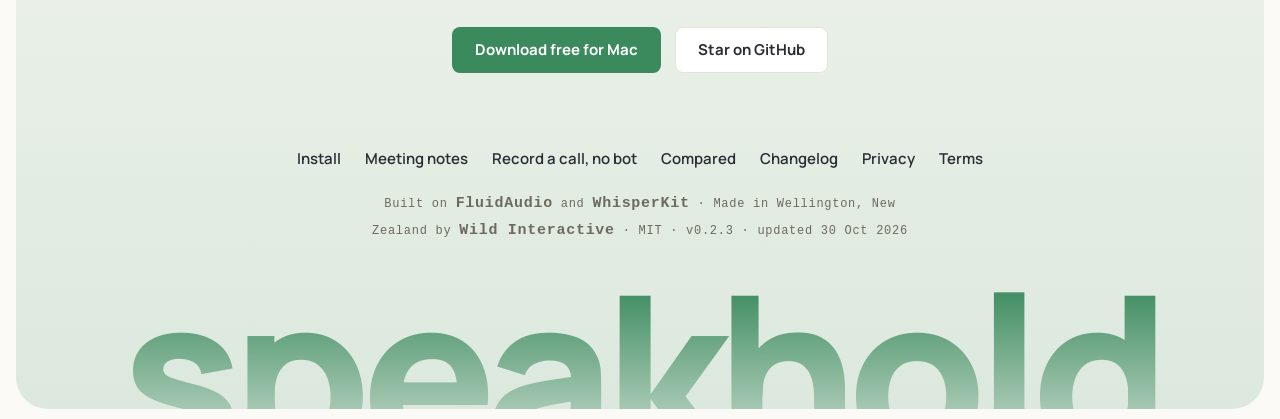
==== commit 0db0c8d9: "Site hero version line 0.2.3 Co-Authored-By: Claude Fable 5.1 <noreply@anthropic.com>" ====
--- a/docs/index.html
+++ b/docs/index.html
@@ -43,7 +43,7 @@
         <a class="btn primary" href="https://github.com/sturzael/speakhold/releases/latest/download/Speakhold.dmg">Download free for Mac</a>
         <a class="btn outline" href="https://github.com/sturzael/speakhold">View on GitHub <svg viewBox="0 0 24 24" fill="none" stroke="currentColor" stroke-width="2" stroke-linecap="round" stroke-linejoin="round" aria-hidden="true"><path d="M5 12h14M13 6l6 6-6 6"/></svg></a>
       </div>
-      <p class="mono">12 MB disk image · drag to Applications · <a href="install.html">install help</a> · macOS 14+ · Apple Silicon · v0.2.2</p>
+      <p class="mono">12 MB disk image · drag to Applications · <a href="install.html">install help</a> · macOS 14+ · Apple Silicon · v0.2.3</p>
     </div>
 
     <div class="container">
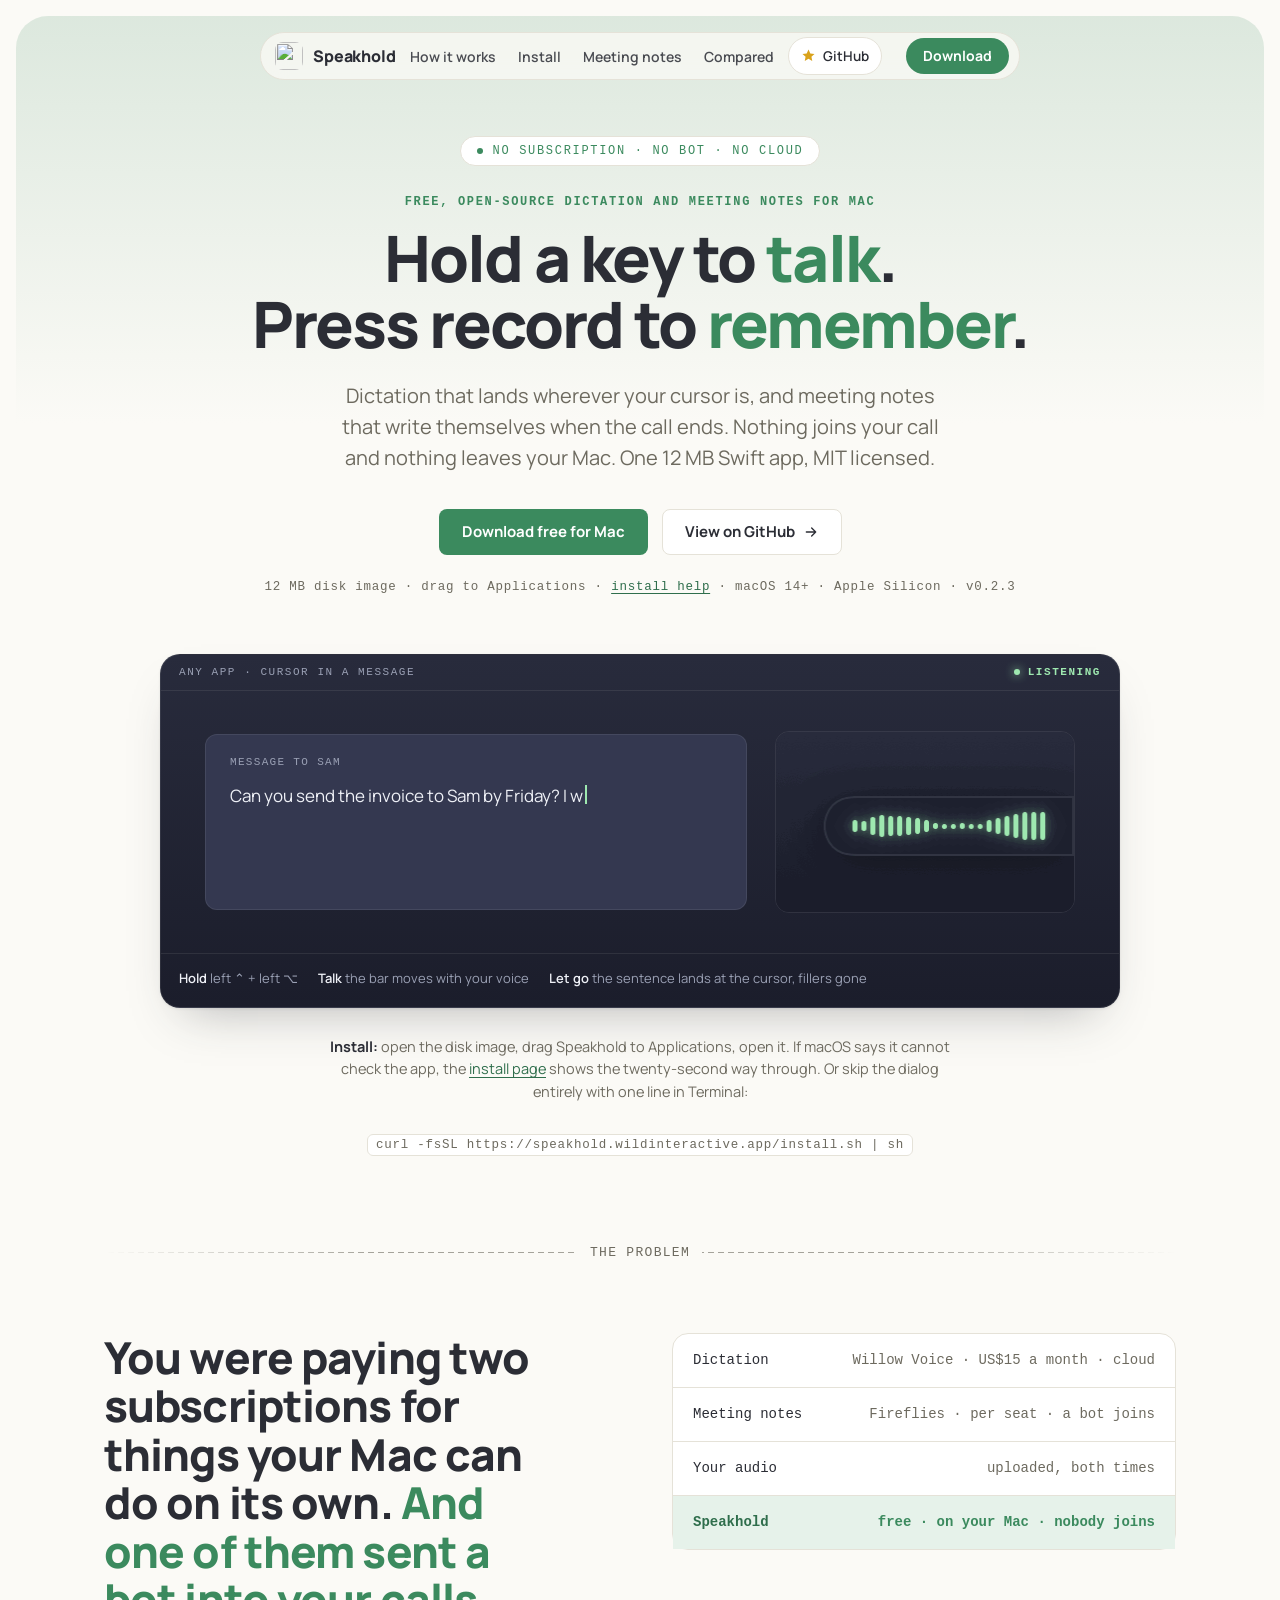
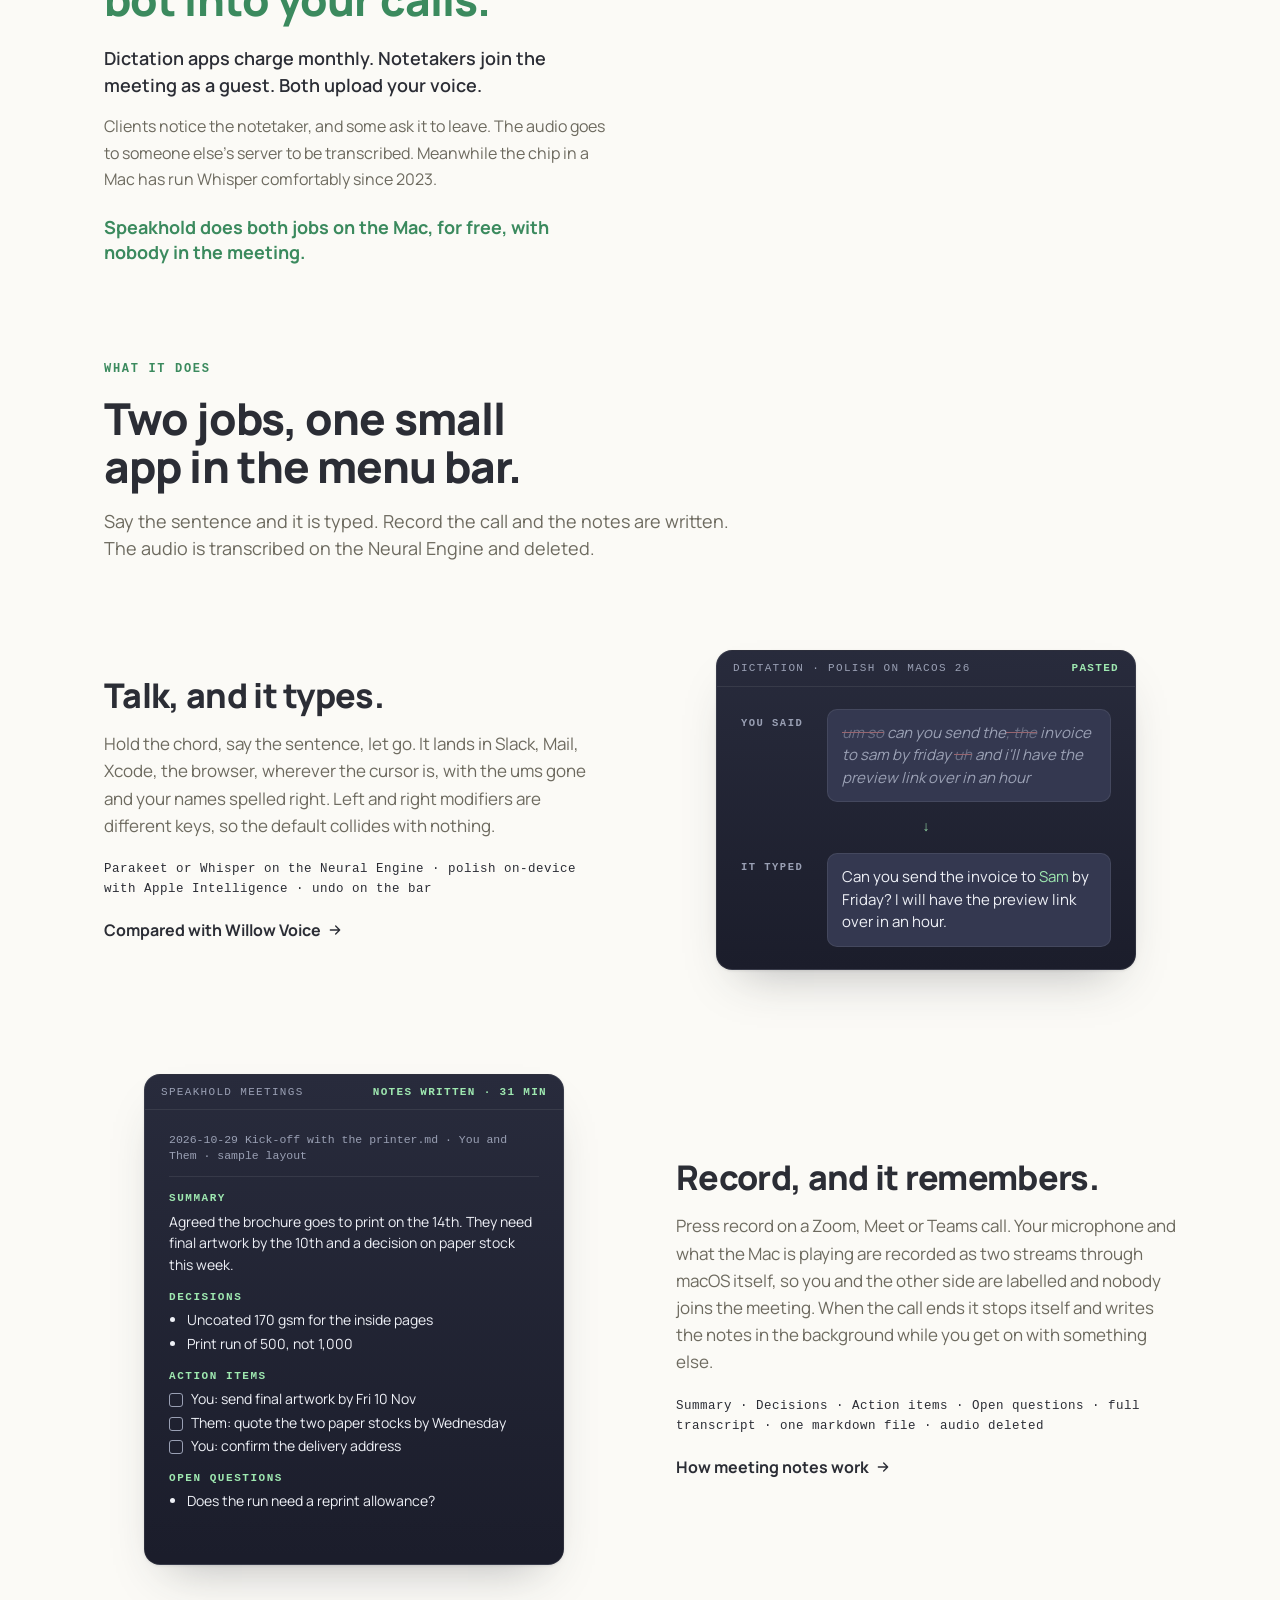
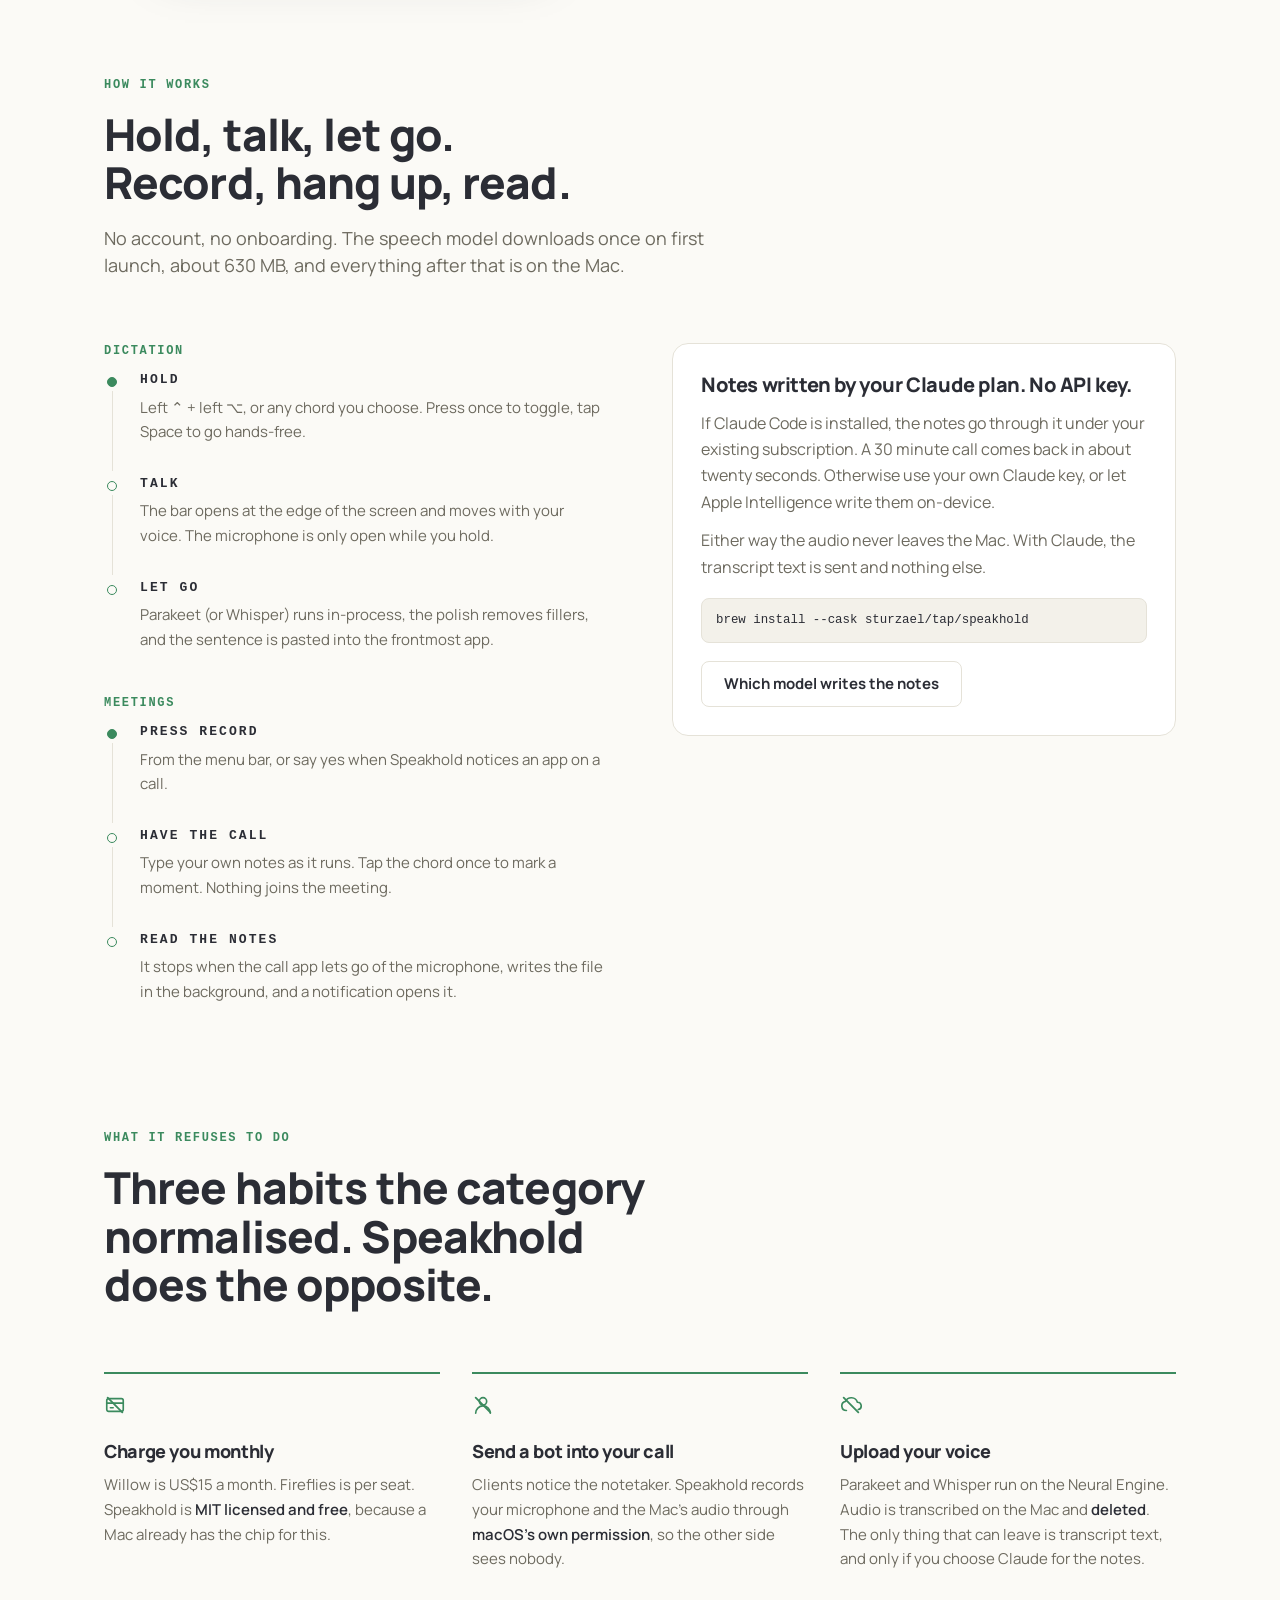
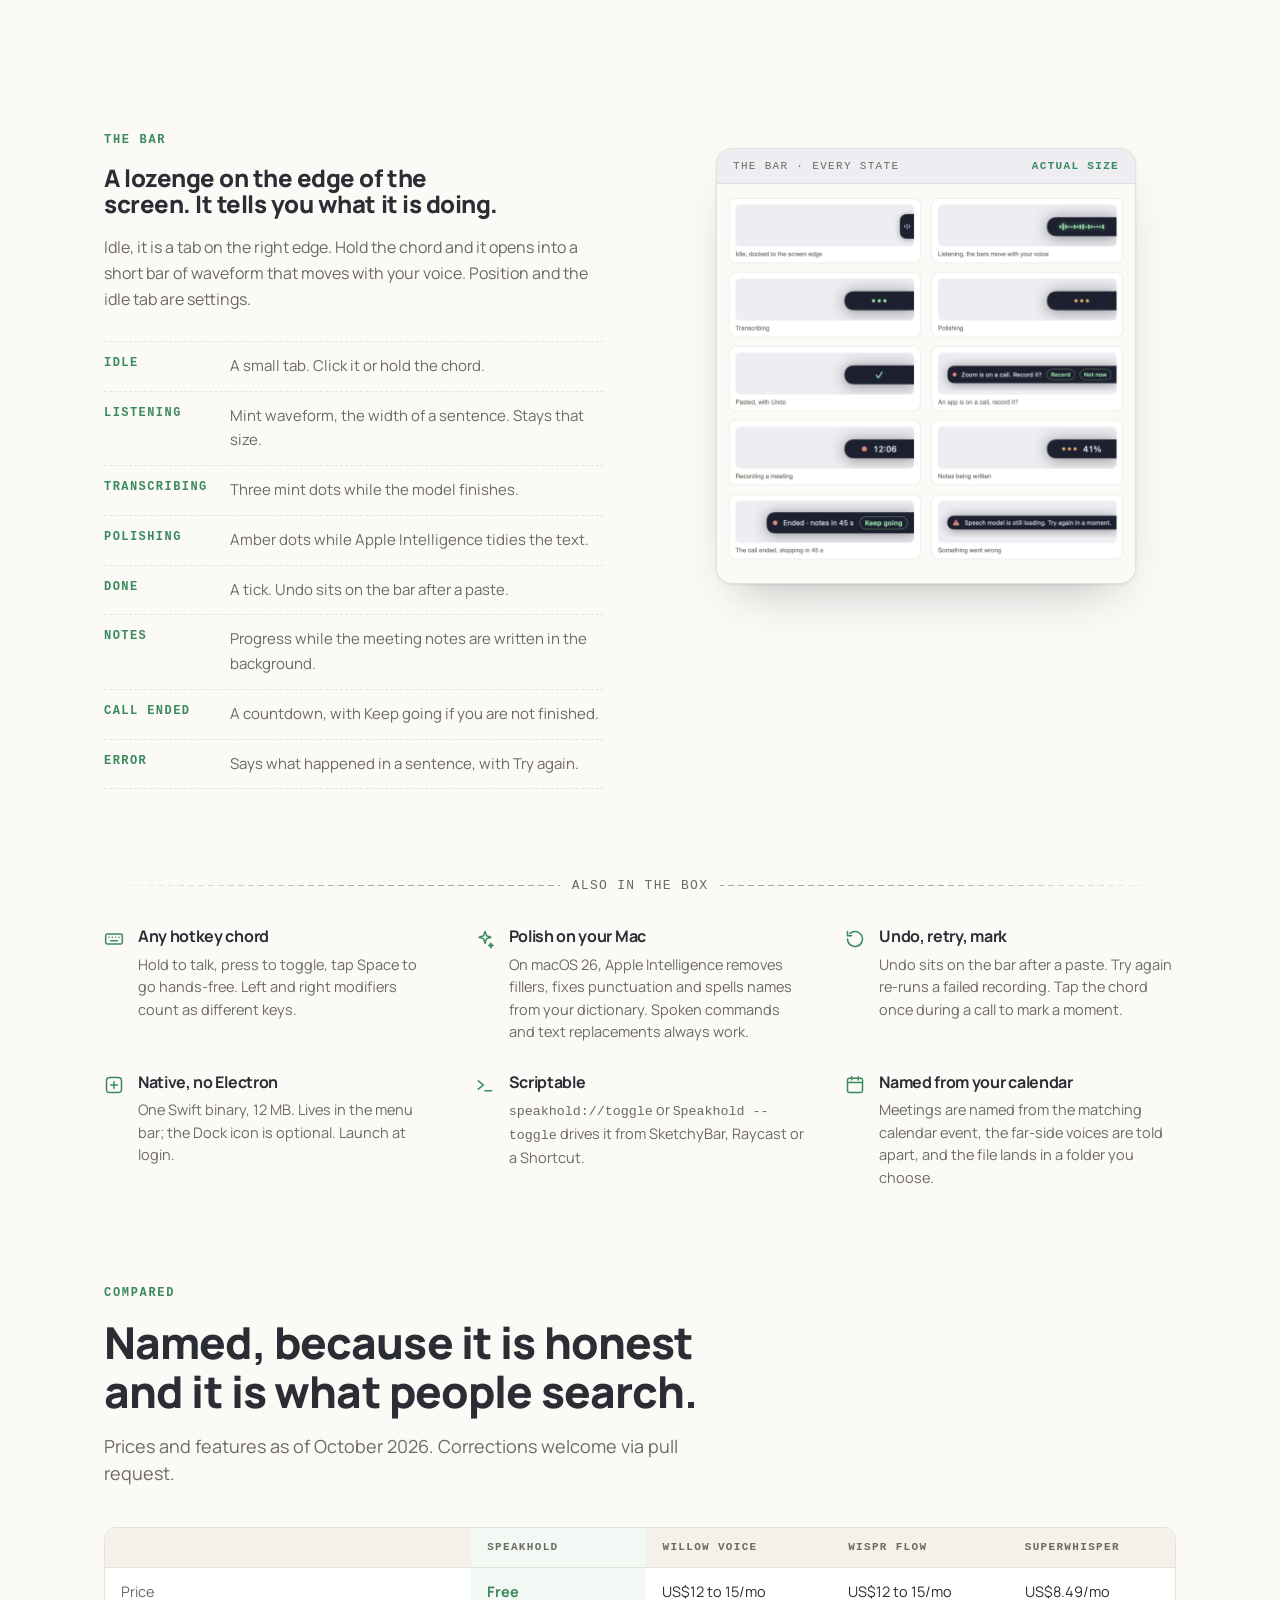
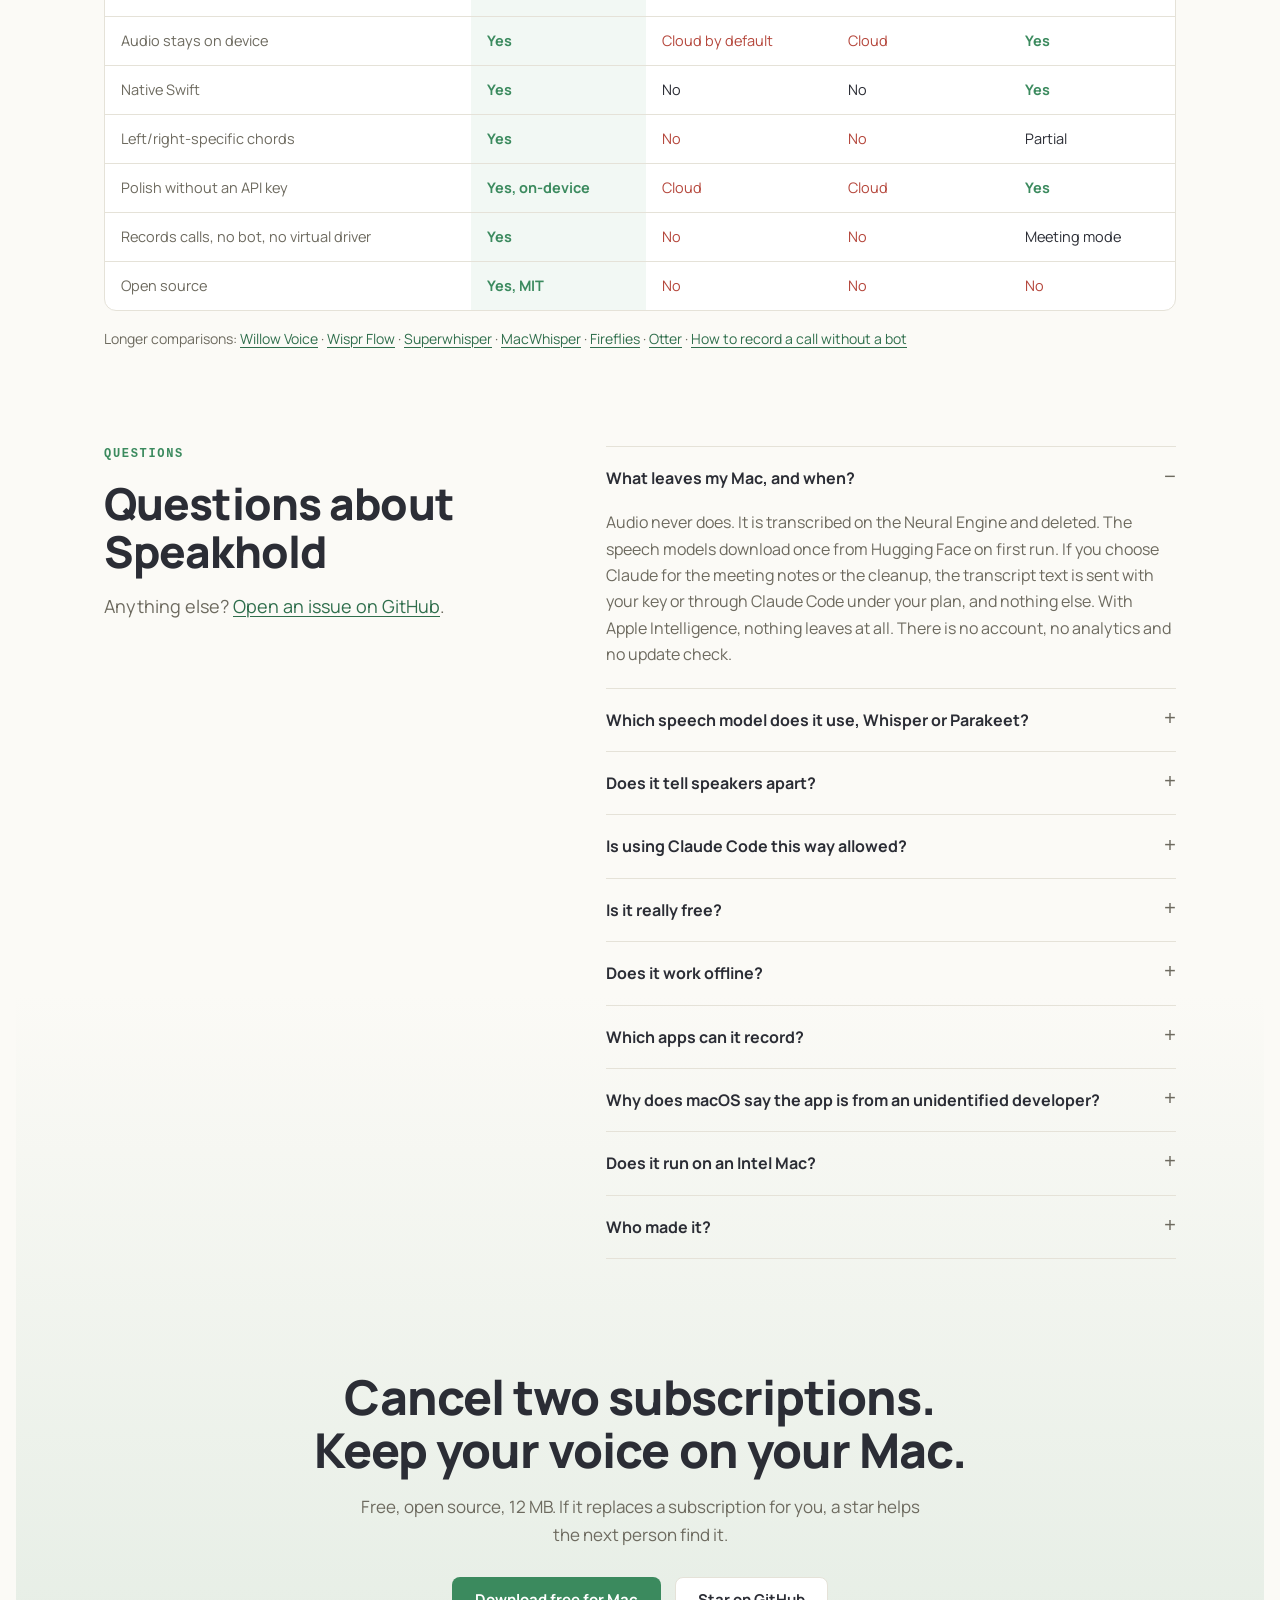
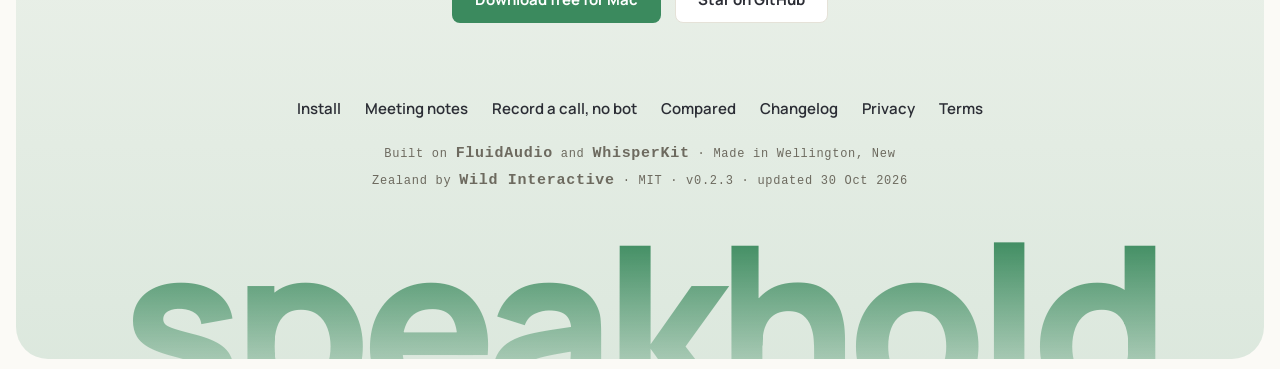
==== commit 00228498: "Site: nav sits inside the top panel; the panel starts at the same inset as its sides Co-Authored-By:" ====
--- a/docs/index.html
+++ b/docs/index.html
@@ -15,7 +15,7 @@
 <meta name="twitter:card" content="summary_large_image">
 <link rel="icon" href="icon.png"><link rel="icon" type="image/png" sizes="32x32" href="favicon-32.png"><link rel="apple-touch-icon" href="apple-touch-icon.png">
 <link rel="preconnect" href="https://fonts.googleapis.com"><link rel="preconnect" href="https://fonts.gstatic.com" crossorigin><link rel="stylesheet" href="https://fonts.googleapis.com/css2?family=Manrope:wght@400;500;600;700;800&display=swap">
-<link rel="stylesheet" href="site.css?v=20261029a">
+<link rel="stylesheet" href="site.css?v=20261030b">
 <script type="application/ld+json">{"@context": "https://schema.org", "@type": "FAQPage", "mainEntity": [{"@type": "Question", "name": "Is it really free?", "acceptedAnswer": {"@type": "Answer", "text": "Yes. MIT licence, no account, no trial, no Pro tier. It is free because the Mac already has the chip for this, and because a star on GitHub is the only thing it asks for."}}, {"@type": "Question", "name": "Does it work offline?", "acceptedAnswer": {"@type": "Answer", "text": "Dictation does, completely, once the speech model has downloaded on first launch. Meeting notes written by Apple Intelligence also work offline. Only the Claude option needs a connection."}}, {"@type": "Question", "name": "Which apps can it record?", "acceptedAnswer": {"@type": "Answer", "text": "Any app that plays audio: Zoom, Google Meet, Teams, FaceTime, Slack huddles, a browser tab. It records your microphone and what the Mac is playing through macOS's System Audio Recording permission, so there is no virtual audio driver and no bot."}}, {"@type": "Question", "name": "Why does macOS say the app is from an unidentified developer?", "acceptedAnswer": {"@type": "Answer", "text": "It is not notarised yet. On macOS 15 and later, click Done, then System Settings → Privacy & Security → Open Anyway, once. On macOS 14, right-click the app and choose Open. Or skip the dialog with the one-line Terminal install on the install page. The code is on GitHub if you would rather build it yourself."}}, {"@type": "Question", "name": "Does it run on an Intel Mac?", "acceptedAnswer": {"@type": "Answer", "text": "No. It needs Apple Silicon for the Neural Engine, and macOS 14 or later. Polish and on-device notes need macOS 26."}}, {"@type": "Question", "name": "Who made it?", "acceptedAnswer": {"@type": "Answer", "text": "Elliot at Wild Interactive in Wellington, New Zealand. He was paying for Willow to dictate and Fireflies to take notes, both sent his audio off the Mac, and he wrote one small Swift app that does both. It replaced two subscriptions, so he open-sourced it."}}, {"@type": "Question", "name": "Which speech model does it use, Whisper or Parakeet?", "acceptedAnswer": {"@type": "Answer", "text": "Both are built in. Parakeet is the default for English: faster, the same words, and silent over music where Whisper writes Thank you. Whisper Large v3 Turbo covers other languages and dictionary-in-the-decoder. Meetings use the same Parakeet model, loaded once."}}, {"@type": "Question", "name": "Does it tell speakers apart?", "acceptedAnswer": {"@type": "Answer", "text": "Your microphone and the Mac's audio are two streams, so your side and theirs never mix. On the far side an optional on-device speaker model labels Speaker 1, 2, 3."}}, {"@type": "Question", "name": "Is using Claude Code this way allowed?", "acceptedAnswer": {"@type": "Answer", "text": "Speakhold runs the claude command in print mode on your own Mac under your own login, the same as typing the prompt into a terminal. No key is extracted and nothing is proxied."}}]}</script>
 <script type="application/ld+json">{"@context": "https://schema.org", "@type": "SoftwareApplication", "name": "Speakhold", "operatingSystem": "macOS 14+", "applicationCategory": "UtilitiesApplication", "offers": {"@type": "Offer", "price": "0", "priceCurrency": "USD"}, "url": "https://speakhold.wildinteractive.app/", "downloadUrl": "https://github.com/sturzael/speakhold/releases/latest", "softwareVersion": "0.2.3", "license": "https://opensource.org/licenses/MIT", "description": "Free, open-source dictation and meeting notes for Mac. Hold a key to talk; press record and the notes write themselves. No subscription, no bot, no cloud."}</script>
 </head>
--- a/docs/site.css
+++ b/docs/site.css
@@ -50,12 +50,16 @@
 .heading .sub{color:var(--muted-fg);margin-top:18px;max-width:640px;font-size:18px;line-height:1.5}
 
 /* ---- the rounded gradient wrappers (Morris Background) ---- */
-.bg-top{margin:10px 10px 0;border-radius:32px 32px 16px 16px;background:linear-gradient(180deg,rgba(59,138,94,.16) 0%,var(--bg) 22%,rgba(251,250,246,.85) 100%)}
+.bg-top{margin:0 10px 0;border-radius:32px 32px 16px 16px;background:linear-gradient(180deg,rgba(59,138,94,.16) 0%,var(--bg) 22%,rgba(251,250,246,.85) 100%)}
 .bg-bottom{margin:0 10px 10px;border-radius:16px 16px 32px 32px;background:linear-gradient(180deg,var(--bg) 0%,var(--bg) 40%,rgba(59,138,94,.16) 100%)}
-@media (min-width:1024px){.bg-top{margin:10px 16px 0}.bg-bottom{margin:0 16px 10px}}
+@media (min-width:1024px){.bg-top{margin:0 16px 0}.bg-bottom{margin:0 16px 10px}}
 
 /* ---- nav ---- */
-.nav{position:sticky;top:14px;z-index:50;width:min(92%,760px);margin:0 auto;background:rgba(251,250,246,.75);backdrop-filter:blur(12px);-webkit-backdrop-filter:blur(12px);border:1px solid var(--border);border-radius:999px;display:flex;align-items:center;justify-content:space-between;padding:8px 10px 8px 14px;transform:translateY(24px)}
+/* The nav floats inside the top panel: it sits 16px below the panel's edge and the panel starts at the same
+   inset as its sides (10px, 16px on wide screens), so the gap above the green matches the gap beside it. */
+:root{--navh:48px}
+.nav{position:sticky;top:16px;z-index:50;width:min(92%,760px);height:var(--navh);box-sizing:border-box;margin:26px auto calc(-1*(var(--navh) + 16px));background:rgba(251,250,246,.75);backdrop-filter:blur(12px);-webkit-backdrop-filter:blur(12px);border:1px solid var(--border);border-radius:999px;display:flex;align-items:center;justify-content:space-between;padding:0 10px 0 14px}
+@media (min-width:1024px){.nav{margin-top:32px}}
 .nav .brand{display:flex;align-items:center;gap:10px;color:var(--fg);text-decoration:none;font-weight:800;letter-spacing:-.01em;font-size:16px}
 .nav .brand img{width:28px;height:28px;border-radius:8px}
 .nav ul{list-style:none;margin:0;padding:0;display:flex;gap:22px}
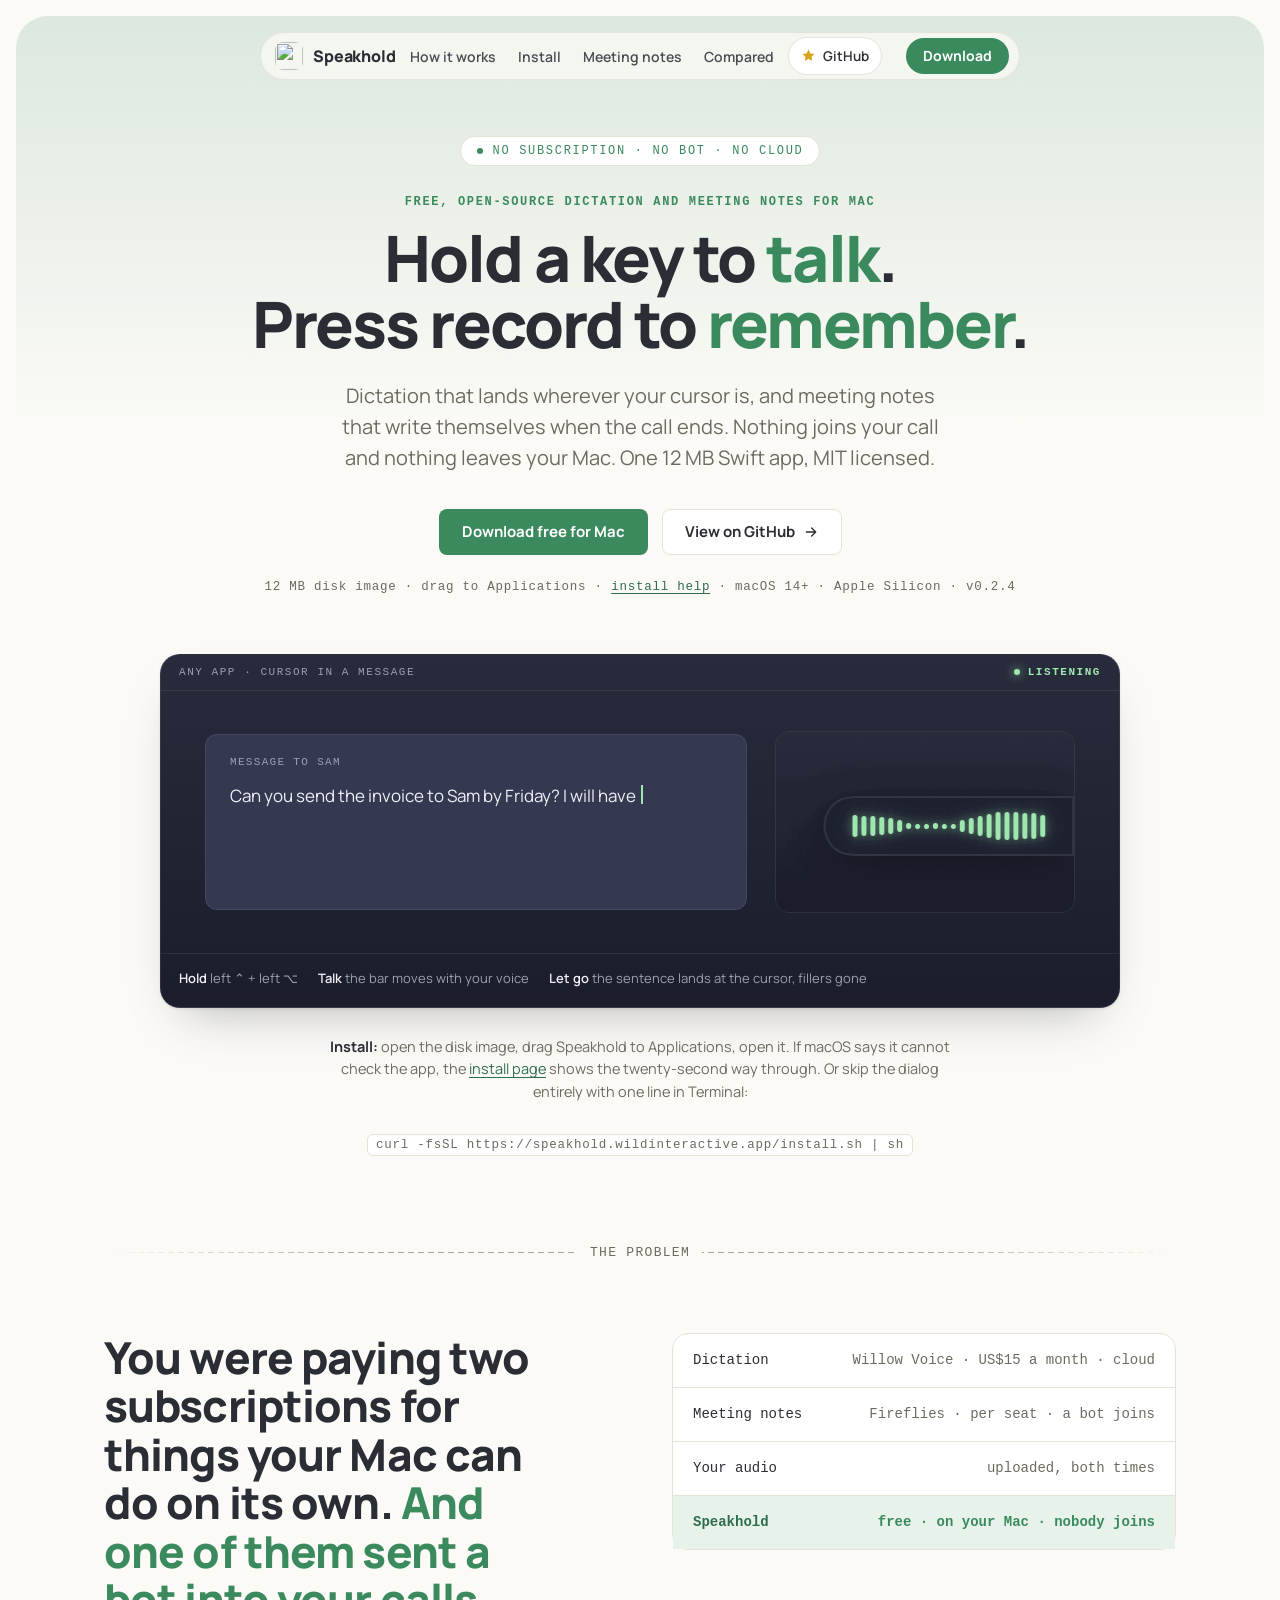
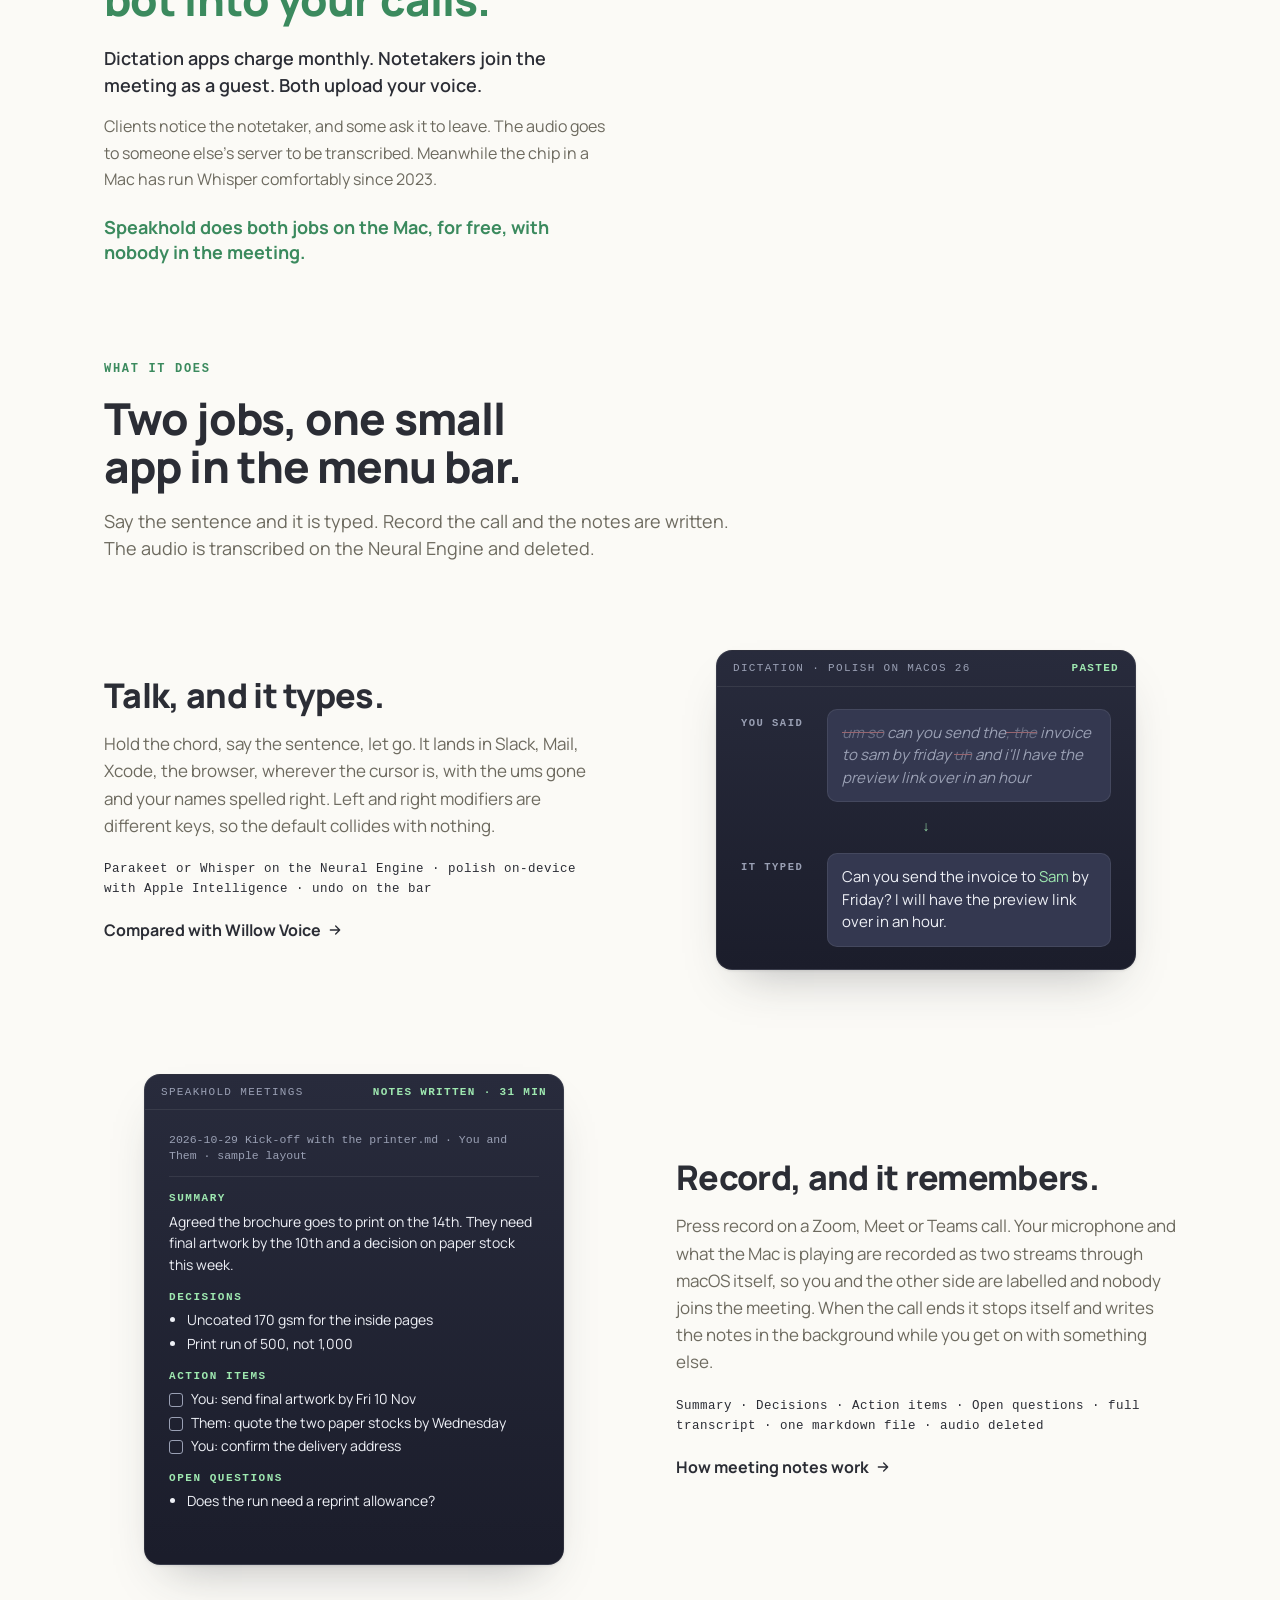
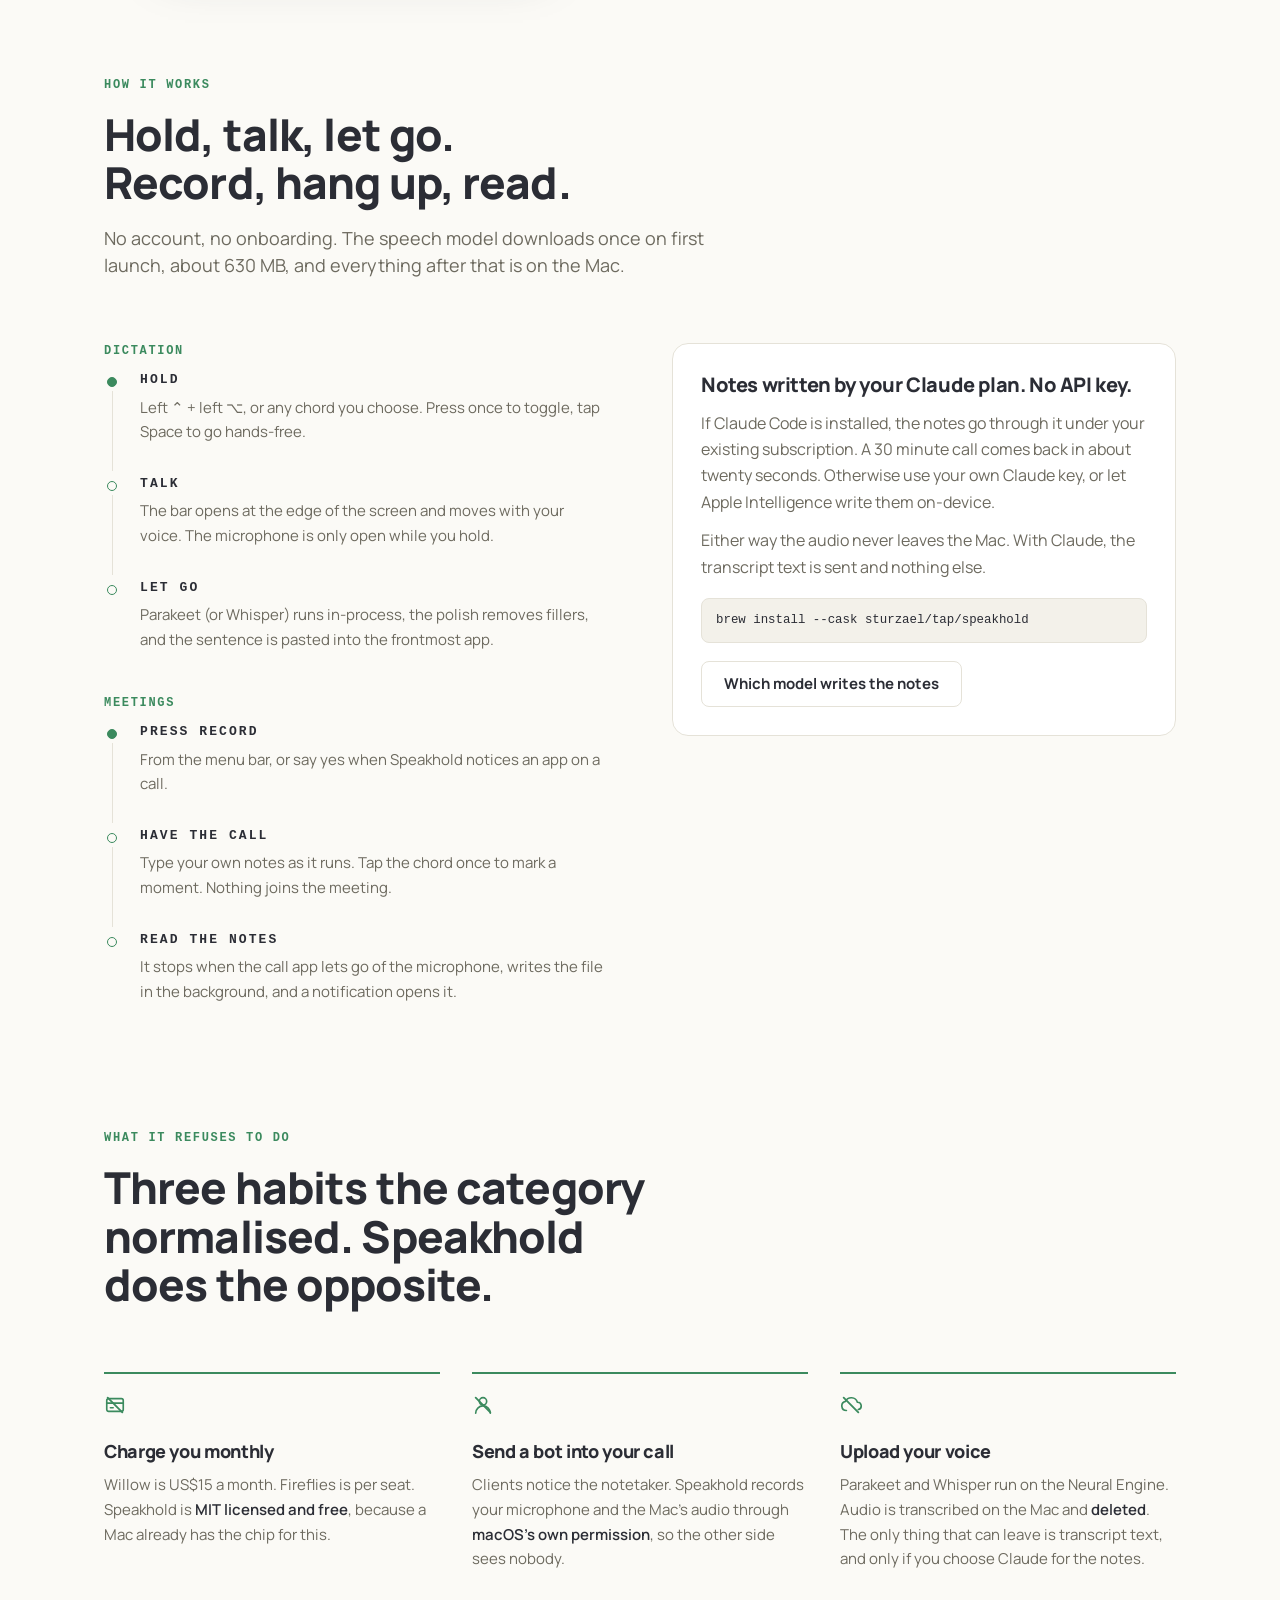
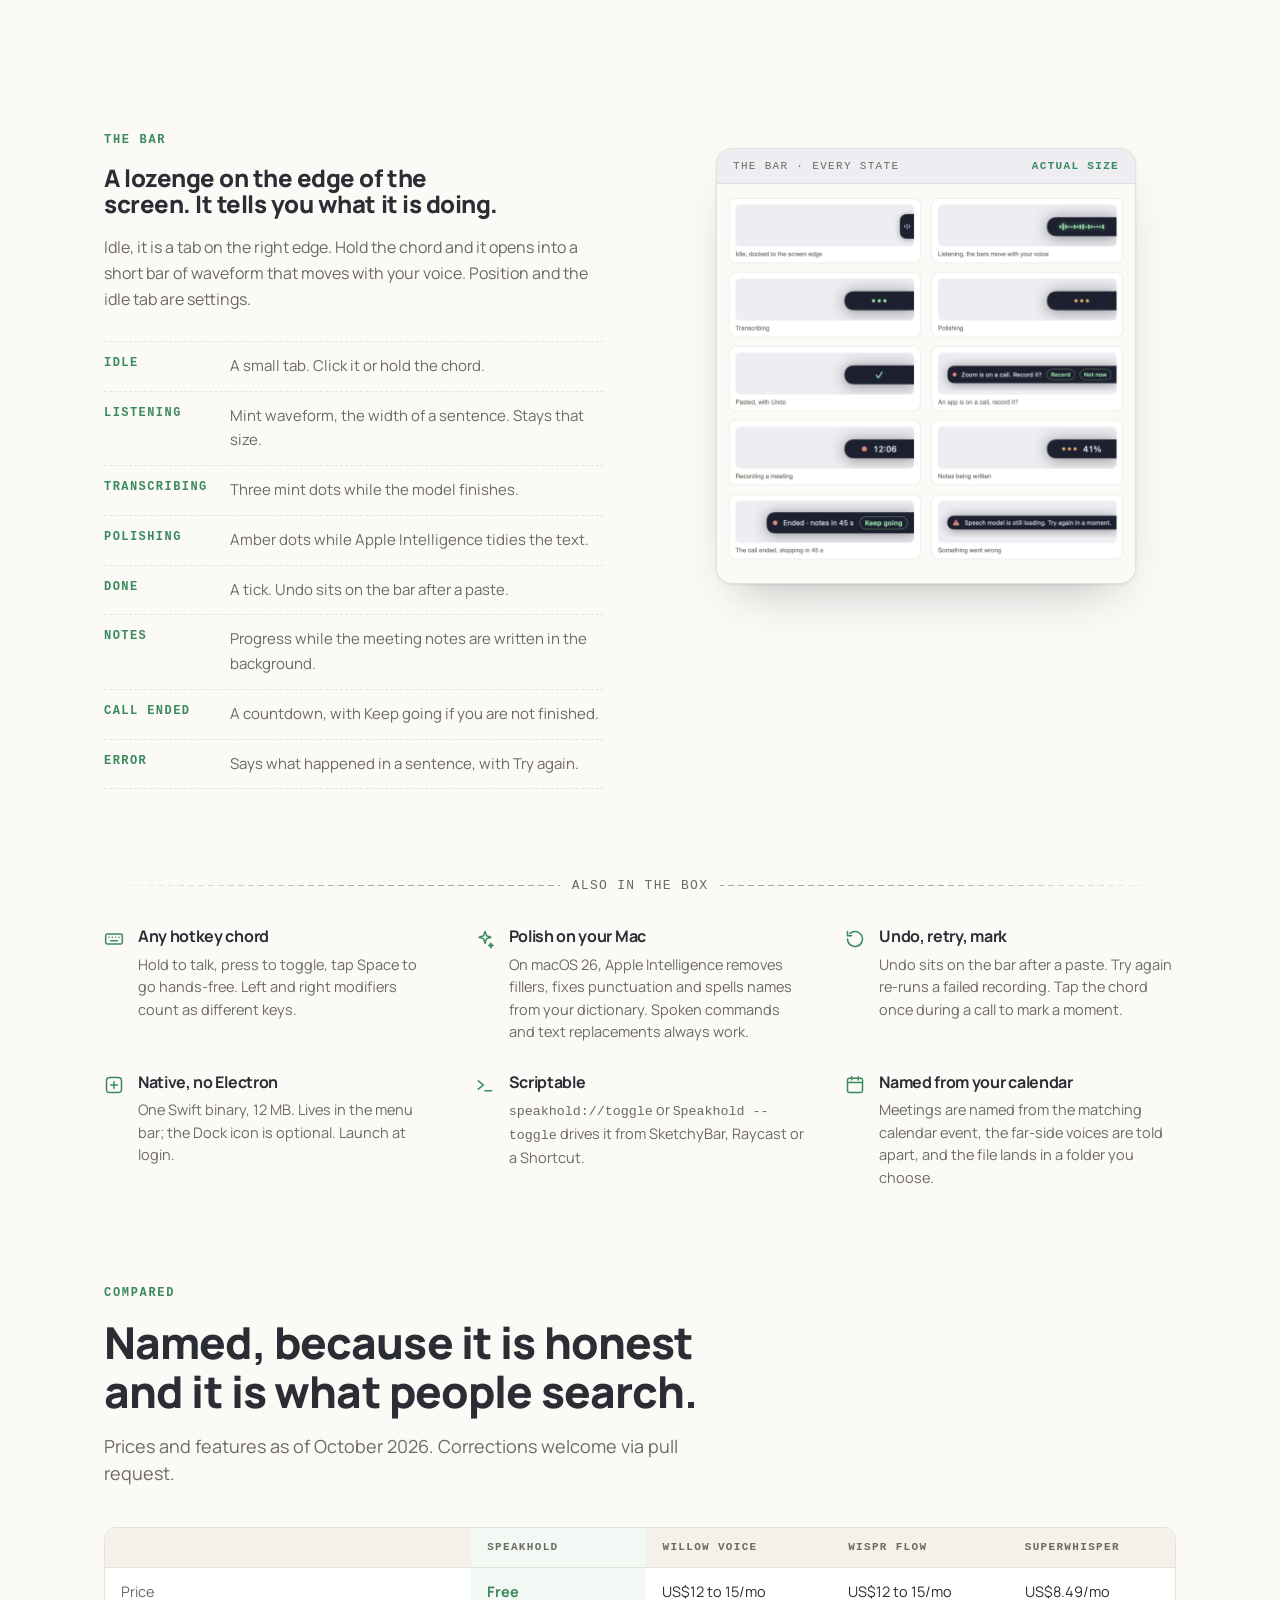
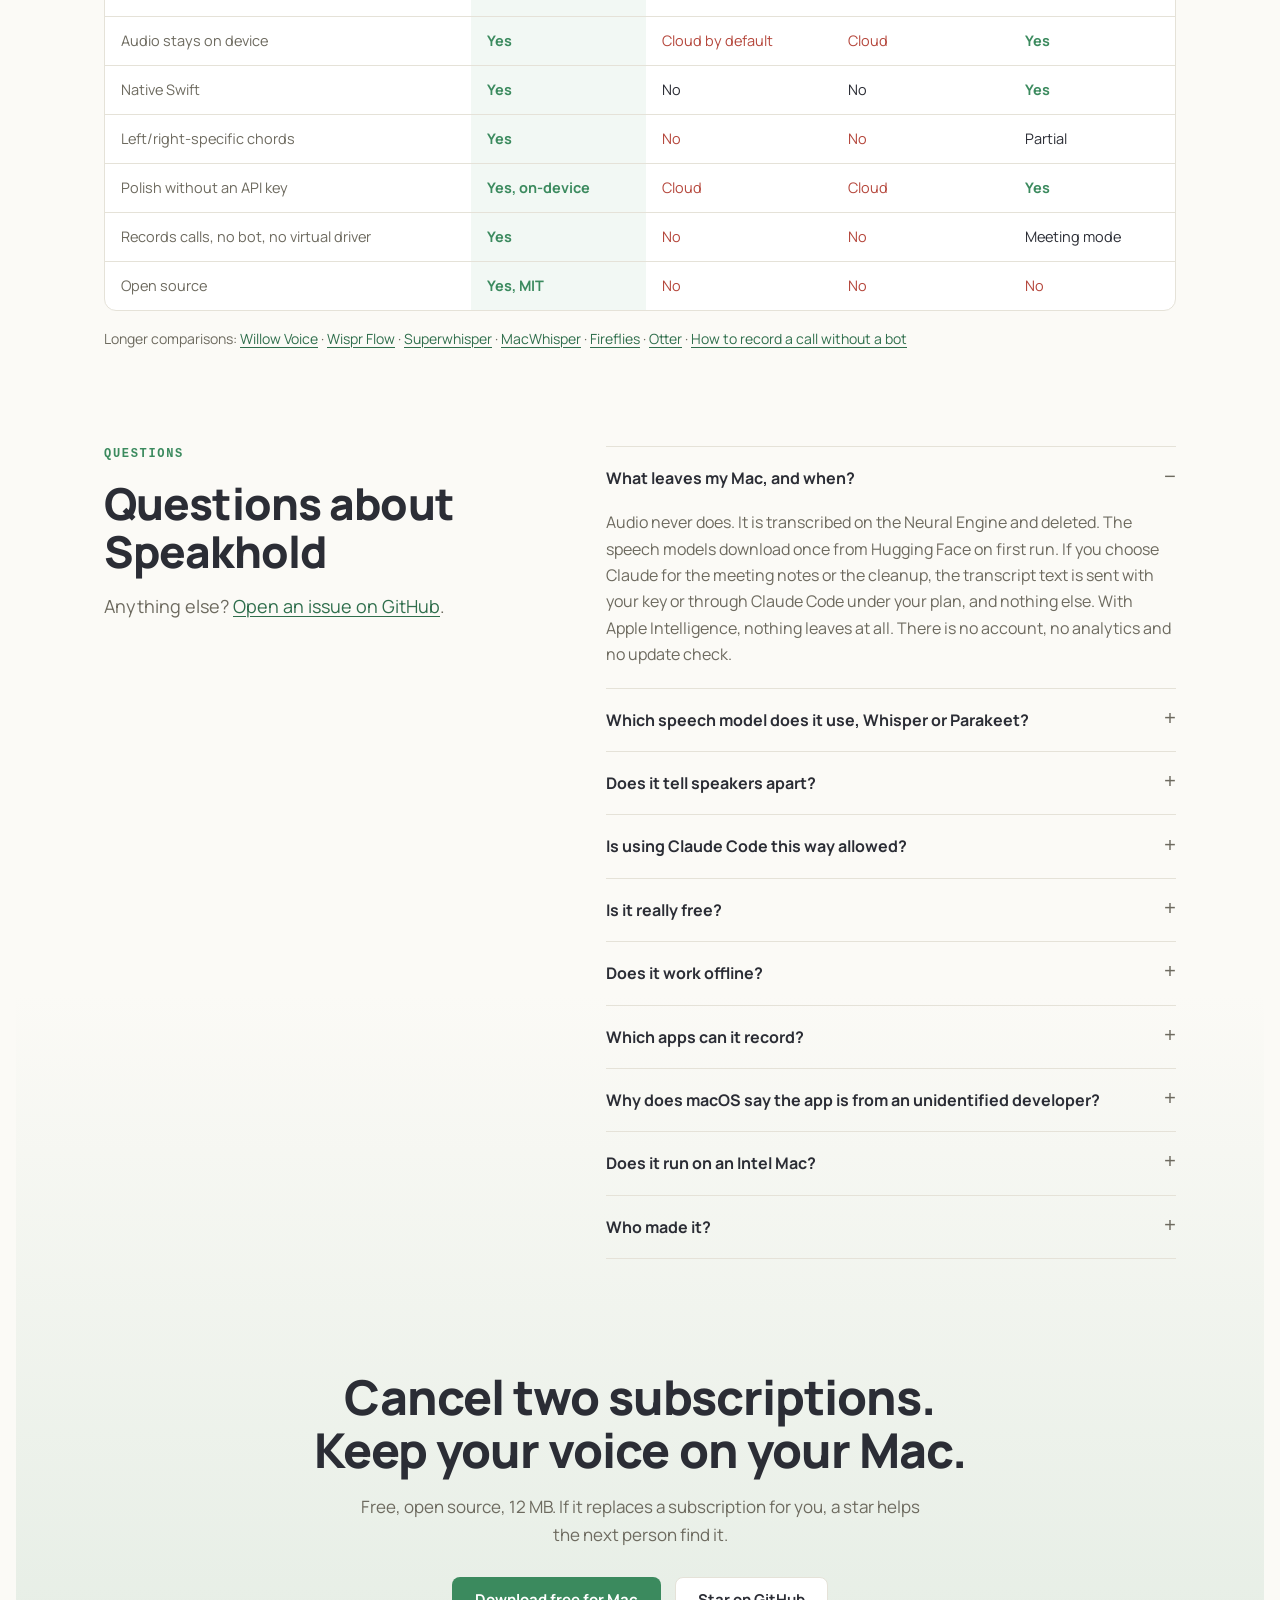
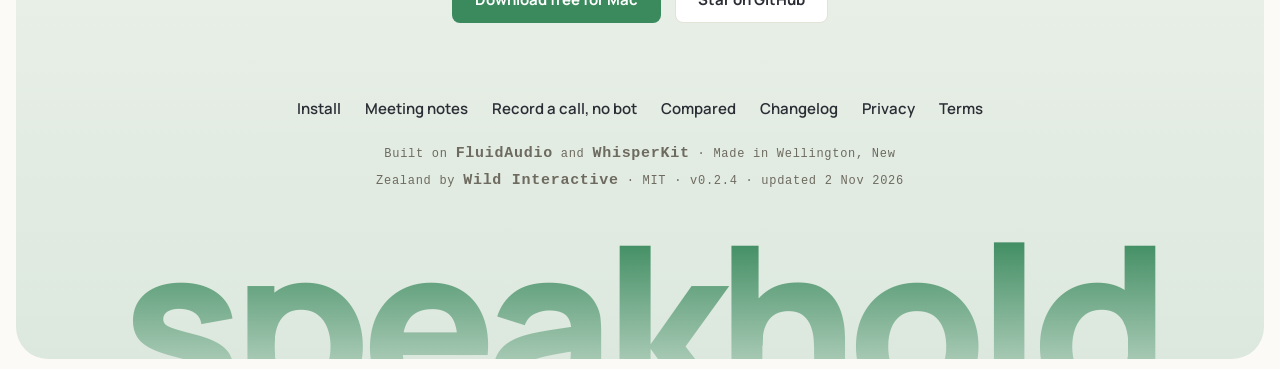
==== commit 2cedda04: "0.2.4: dictionary inside Parakeet, send after pasting, local model, style by app, invitee naming, fi" ====
--- a/docs/index.html
+++ b/docs/index.html
@@ -17,7 +17,7 @@
 <link rel="preconnect" href="https://fonts.googleapis.com"><link rel="preconnect" href="https://fonts.gstatic.com" crossorigin><link rel="stylesheet" href="https://fonts.googleapis.com/css2?family=Manrope:wght@400;500;600;700;800&display=swap">
 <link rel="stylesheet" href="site.css?v=20261030b">
 <script type="application/ld+json">{"@context": "https://schema.org", "@type": "FAQPage", "mainEntity": [{"@type": "Question", "name": "Is it really free?", "acceptedAnswer": {"@type": "Answer", "text": "Yes. MIT licence, no account, no trial, no Pro tier. It is free because the Mac already has the chip for this, and because a star on GitHub is the only thing it asks for."}}, {"@type": "Question", "name": "Does it work offline?", "acceptedAnswer": {"@type": "Answer", "text": "Dictation does, completely, once the speech model has downloaded on first launch. Meeting notes written by Apple Intelligence also work offline. Only the Claude option needs a connection."}}, {"@type": "Question", "name": "Which apps can it record?", "acceptedAnswer": {"@type": "Answer", "text": "Any app that plays audio: Zoom, Google Meet, Teams, FaceTime, Slack huddles, a browser tab. It records your microphone and what the Mac is playing through macOS's System Audio Recording permission, so there is no virtual audio driver and no bot."}}, {"@type": "Question", "name": "Why does macOS say the app is from an unidentified developer?", "acceptedAnswer": {"@type": "Answer", "text": "It is not notarised yet. On macOS 15 and later, click Done, then System Settings → Privacy & Security → Open Anyway, once. On macOS 14, right-click the app and choose Open. Or skip the dialog with the one-line Terminal install on the install page. The code is on GitHub if you would rather build it yourself."}}, {"@type": "Question", "name": "Does it run on an Intel Mac?", "acceptedAnswer": {"@type": "Answer", "text": "No. It needs Apple Silicon for the Neural Engine, and macOS 14 or later. Polish and on-device notes need macOS 26."}}, {"@type": "Question", "name": "Who made it?", "acceptedAnswer": {"@type": "Answer", "text": "Elliot at Wild Interactive in Wellington, New Zealand. He was paying for Willow to dictate and Fireflies to take notes, both sent his audio off the Mac, and he wrote one small Swift app that does both. It replaced two subscriptions, so he open-sourced it."}}, {"@type": "Question", "name": "Which speech model does it use, Whisper or Parakeet?", "acceptedAnswer": {"@type": "Answer", "text": "Both are built in. Parakeet is the default for English: faster, the same words, and silent over music where Whisper writes Thank you. Whisper Large v3 Turbo covers other languages and dictionary-in-the-decoder. Meetings use the same Parakeet model, loaded once."}}, {"@type": "Question", "name": "Does it tell speakers apart?", "acceptedAnswer": {"@type": "Answer", "text": "Your microphone and the Mac's audio are two streams, so your side and theirs never mix. On the far side an optional on-device speaker model labels Speaker 1, 2, 3."}}, {"@type": "Question", "name": "Is using Claude Code this way allowed?", "acceptedAnswer": {"@type": "Answer", "text": "Speakhold runs the claude command in print mode on your own Mac under your own login, the same as typing the prompt into a terminal. No key is extracted and nothing is proxied."}}]}</script>
-<script type="application/ld+json">{"@context": "https://schema.org", "@type": "SoftwareApplication", "name": "Speakhold", "operatingSystem": "macOS 14+", "applicationCategory": "UtilitiesApplication", "offers": {"@type": "Offer", "price": "0", "priceCurrency": "USD"}, "url": "https://speakhold.wildinteractive.app/", "downloadUrl": "https://github.com/sturzael/speakhold/releases/latest", "softwareVersion": "0.2.3", "license": "https://opensource.org/licenses/MIT", "description": "Free, open-source dictation and meeting notes for Mac. Hold a key to talk; press record and the notes write themselves. No subscription, no bot, no cloud."}</script>
+<script type="application/ld+json">{"@context": "https://schema.org", "@type": "SoftwareApplication", "name": "Speakhold", "operatingSystem": "macOS 14+", "applicationCategory": "UtilitiesApplication", "offers": {"@type": "Offer", "price": "0", "priceCurrency": "USD"}, "url": "https://speakhold.wildinteractive.app/", "downloadUrl": "https://github.com/sturzael/speakhold/releases/latest", "softwareVersion": "0.2.4", "license": "https://opensource.org/licenses/MIT", "description": "Free, open-source dictation and meeting notes for Mac. Hold a key to talk; press record and the notes write themselves. No subscription, no bot, no cloud."}</script>
 </head>
 <body>
 
@@ -43,7 +43,7 @@
         <a class="btn primary" href="https://github.com/sturzael/speakhold/releases/latest/download/Speakhold.dmg">Download free for Mac</a>
         <a class="btn outline" href="https://github.com/sturzael/speakhold">View on GitHub <svg viewBox="0 0 24 24" fill="none" stroke="currentColor" stroke-width="2" stroke-linecap="round" stroke-linejoin="round" aria-hidden="true"><path d="M5 12h14M13 6l6 6-6 6"/></svg></a>
       </div>
-      <p class="mono">12 MB disk image · drag to Applications · <a href="install.html">install help</a> · macOS 14+ · Apple Silicon · v0.2.3</p>
+      <p class="mono">12 MB disk image · drag to Applications · <a href="install.html">install help</a> · macOS 14+ · Apple Silicon · v0.2.4</p>
     </div>
 
     <div class="container">
@@ -305,7 +305,7 @@
           <li><a href="privacy.html">Privacy</a></li>
           <li><a href="terms.html">Terms</a></li>
         </ul>
-        <p class="credit">Built on <a href="https://github.com/FluidInference/FluidAudio">FluidAudio</a> and <a href="https://github.com/argmaxinc/WhisperKit">WhisperKit</a> · Made in Wellington, New Zealand by <a href="https://wildinteractive.co.nz">Wild Interactive</a> · MIT · v0.2.3 · updated 30 Oct 2026</p>
+        <p class="credit">Built on <a href="https://github.com/FluidInference/FluidAudio">FluidAudio</a> and <a href="https://github.com/argmaxinc/WhisperKit">WhisperKit</a> · Made in Wellington, New Zealand by <a href="https://wildinteractive.co.nz">Wild Interactive</a> · MIT · v0.2.4 · updated 2 Nov 2026</p>
       </nav>
     </div>
     <div class="mark" aria-hidden="true"><span>speakhold</span></div>
